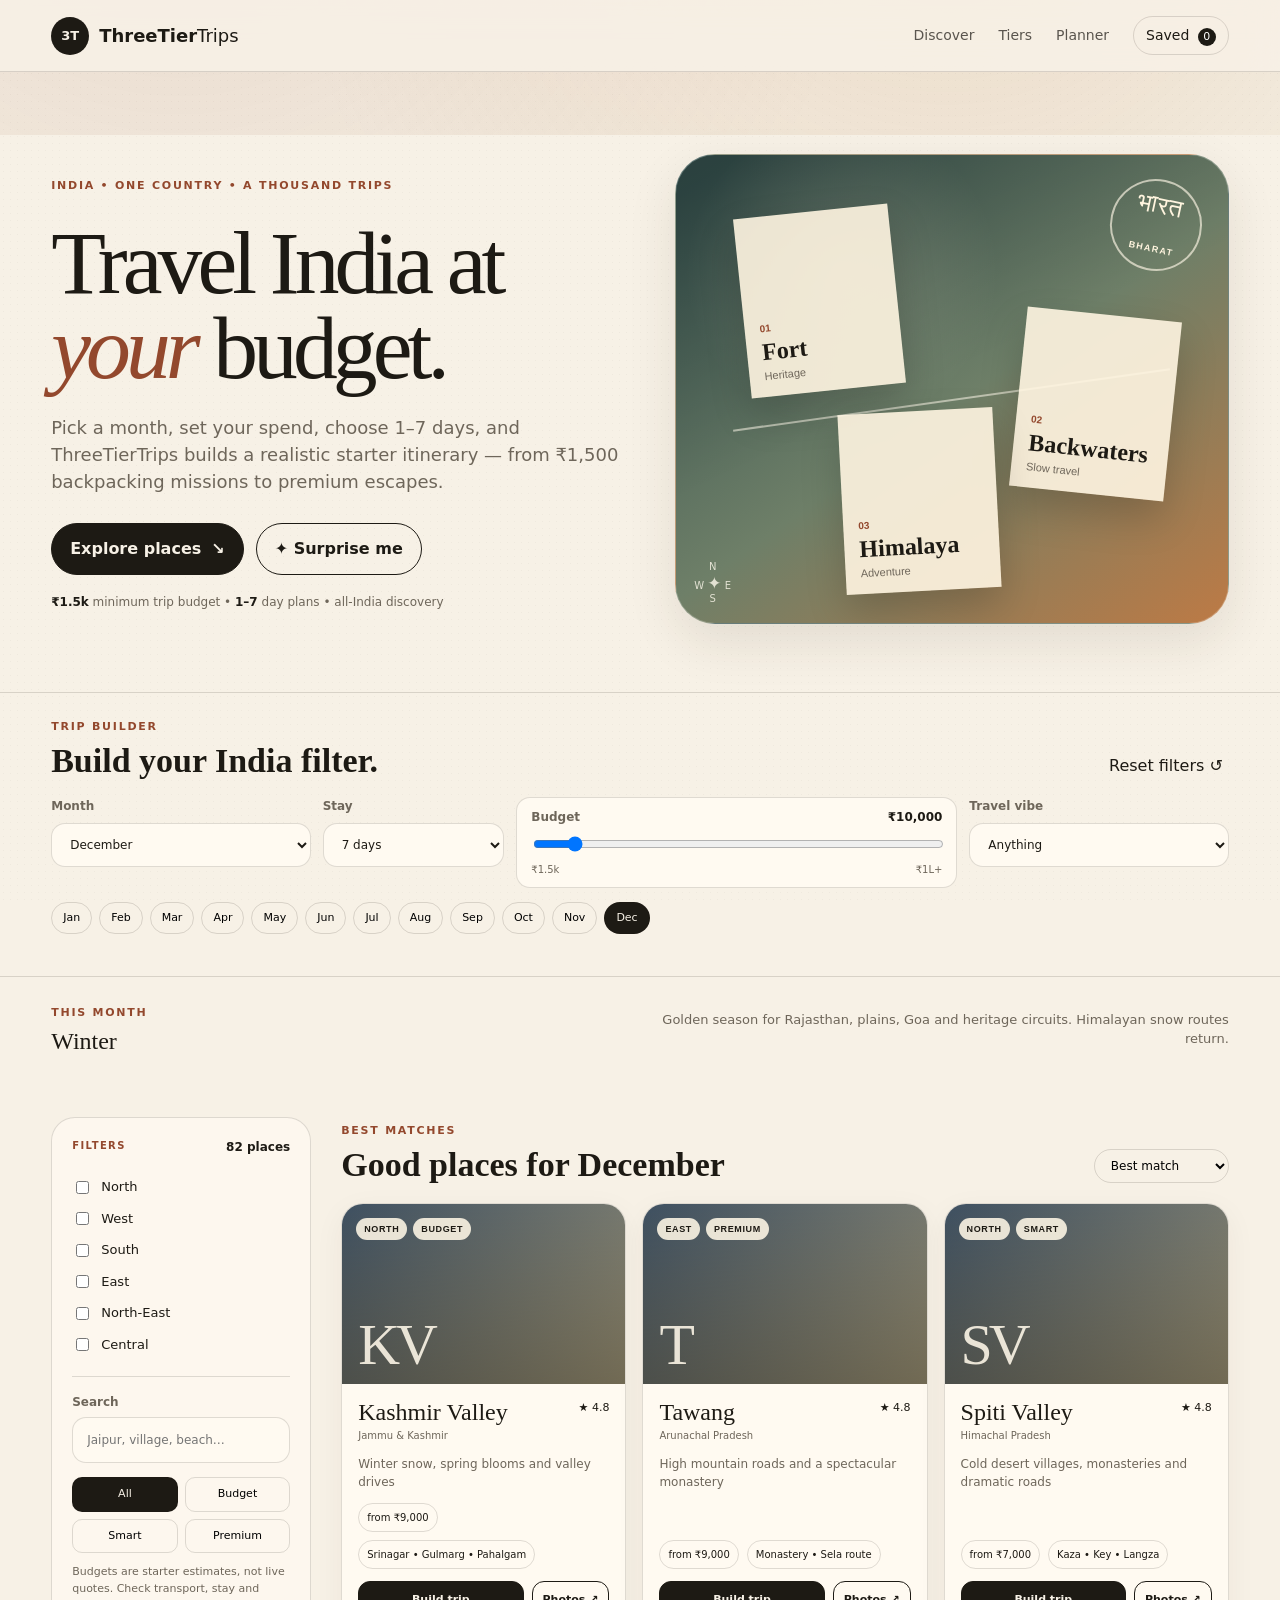
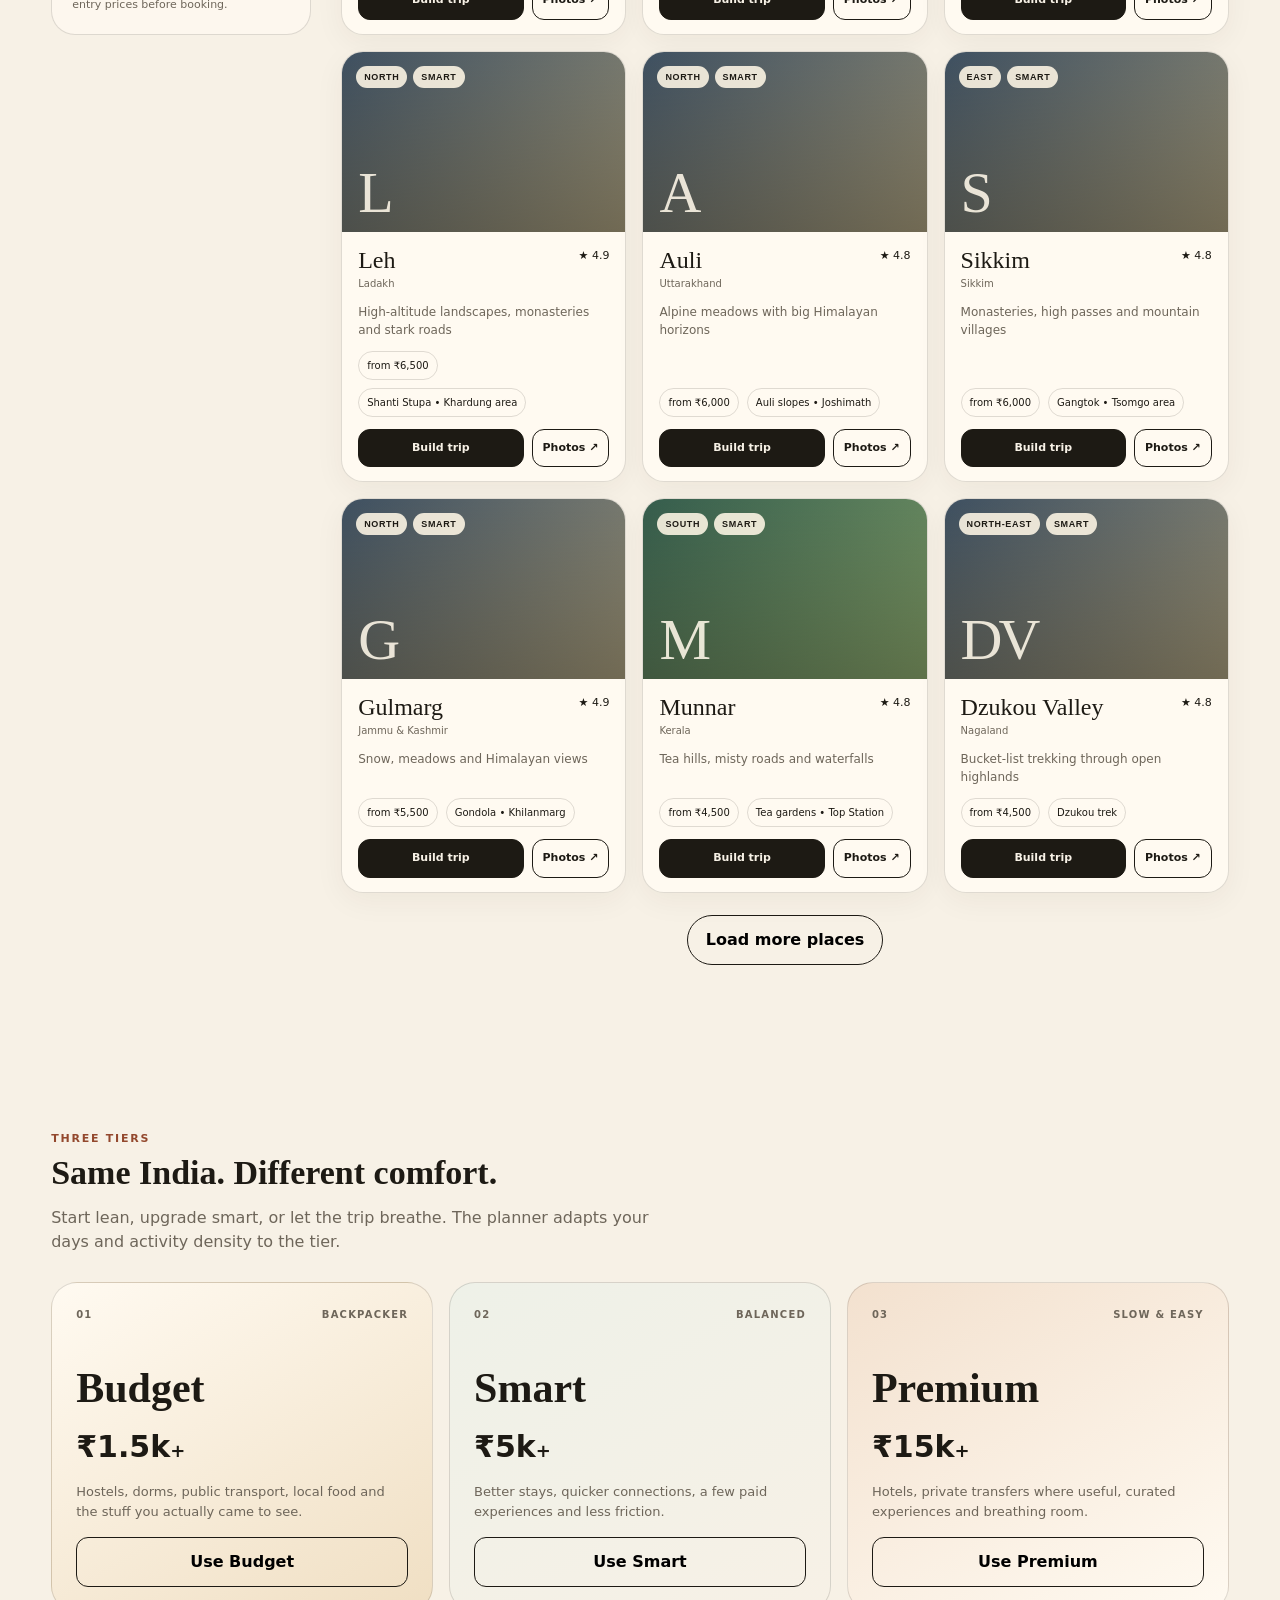
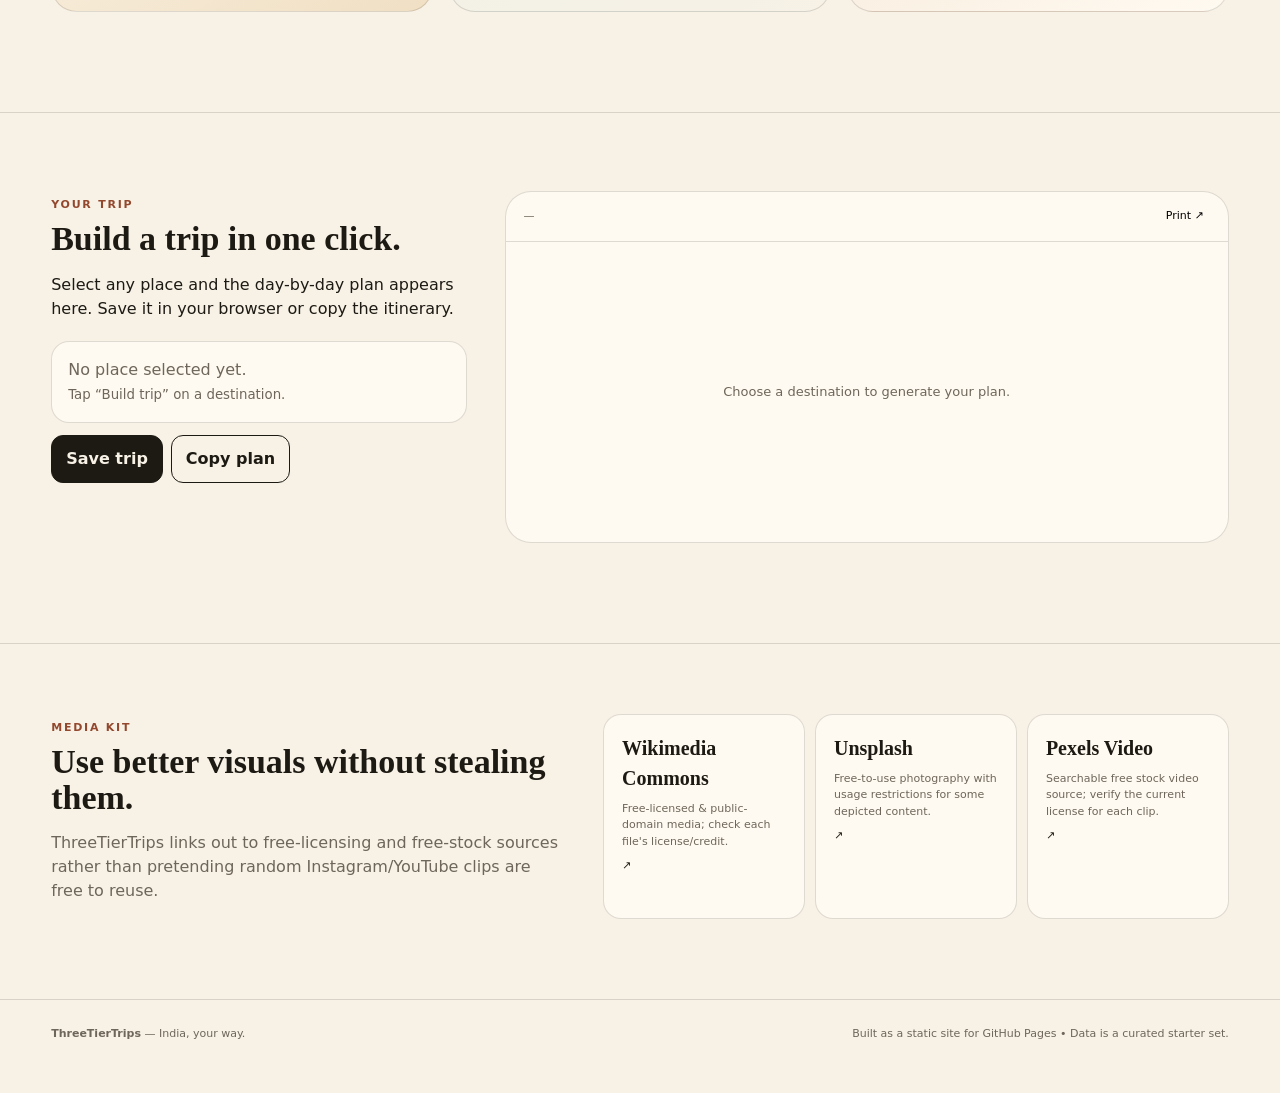
==== index.html @ b6c11d61 "Add files via upload" ====
<!doctype html>
<html lang="en">
<head>
  <meta charset="UTF-8" />
  <meta name="viewport" content="width=device-width, initial-scale=1.0" />
  <meta name="description" content="ThreeTierTrips — plan India trips from ₹1,500 to premium escapes, with 1–7 day itineraries and seasonal recommendations." />
  <title>ThreeTierTrips — India, your way.</title>
  <link rel="stylesheet" href="styles.css" />
</head>
<body>
  <div class="season-glow"></div>
  <header class="topbar">
    <a href="#" class="brand" aria-label="ThreeTierTrips home">
      <span class="brand-mark">3T</span>
      <span><strong>ThreeTier</strong>Trips</span>
    </a>
    <nav class="nav">
      <a href="#discover">Discover</a>
      <a href="#tiers">Tiers</a>
      <a href="#planner">Planner</a>
      <button id="savedBtn" class="ghost-btn">Saved <span id="savedCount">0</span></button>
    </nav>
  </header>

  <main>
    <section class="hero" id="discover">
      <div class="hero-copy">
        <p class="eyebrow">INDIA • ONE COUNTRY • A THOUSAND TRIPS</p>
        <h1>Travel India at <em>your</em> budget.</h1>
        <p class="hero-lede">Pick a month, set your spend, choose 1–7 days, and ThreeTierTrips builds a realistic starter itinerary — from ₹1,500 backpacking missions to premium escapes.</p>
        <div class="hero-actions">
          <a href="#explore" class="primary-btn">Explore places <span>↘</span></a>
          <button id="surpriseBtn" class="secondary-btn">✦ Surprise me</button>
        </div>
        <div class="hero-note"><span>₹1.5k</span> minimum trip budget • <span>1–7</span> day plans • all-India discovery</div>
      </div>
      <div class="hero-art" aria-hidden="true">
        <div class="stamp">भारत<br/><small>BHARAT</small></div>
        <div class="route-line"></div>
        <div class="art-card art-card-one"><span>01</span><b>Fort</b><small>Heritage</small></div>
        <div class="art-card art-card-two"><span>02</span><b>Backwaters</b><small>Slow travel</small></div>
        <div class="art-card art-card-three"><span>03</span><b>Himalaya</b><small>Adventure</small></div>
        <div class="compass">N<br/>W <span>✦</span> E<br/>S</div>
      </div>
    </section>

    <section class="control-panel" id="explore">
      <div class="control-head">
        <div>
          <span class="eyebrow">TRIP BUILDER</span>
          <h2>Build your India filter.</h2>
        </div>
        <button id="resetBtn" class="text-btn">Reset filters ↺</button>
      </div>
      <div class="controls-grid">
        <label class="control">
          <span>Month</span>
          <select id="monthSelect">
            <option value="1">January</option><option value="2">February</option><option value="3">March</option><option value="4">April</option>
            <option value="5">May</option><option value="6">June</option><option value="7">July</option><option value="8">August</option>
            <option value="9">September</option><option value="10">October</option><option value="11">November</option><option value="12">December</option>
          </select>
        </label>
        <label class="control">
          <span>Stay</span>
          <select id="daysSelect"><option value="1">1 day</option><option value="2">2 days</option><option value="3">3 days</option><option value="4">4 days</option><option value="5">5 days</option><option value="6">6 days</option><option value="7" selected>7 days</option></select>
        </label>
        <label class="control range-control">
          <span>Budget <strong id="budgetText">₹10,000</strong></span>
          <input id="budgetRange" type="range" min="1500" max="100000" step="500" value="10000" />
          <div class="range-labels"><span>₹1.5k</span><span>₹1L+</span></div>
        </label>
        <label class="control">
          <span>Travel vibe</span>
          <select id="vibeSelect"><option value="all">Anything</option><option value="heritage">Heritage</option><option value="nature">Nature</option><option value="beach">Beach</option><option value="mountains">Mountains</option><option value="food">Food & culture</option><option value="adventure">Adventure</option><option value="spiritual">Spiritual</option></select>
        </label>
      </div>
      <div class="month-strip" id="monthStrip"></div>
    </section>

    <section class="season-banner" id="seasonBanner"></section>

    <section class="explore-layout">
      <aside class="sidebar">
        <div class="side-card sticky-card">
          <div class="side-title"><span>FILTERS</span><b id="resultCount">0 places</b></div>
          <label class="checkrow"><input type="checkbox" value="North" class="region-check"/> North</label>
          <label class="checkrow"><input type="checkbox" value="West" class="region-check"/> West</label>
          <label class="checkrow"><input type="checkbox" value="South" class="region-check"/> South</label>
          <label class="checkrow"><input type="checkbox" value="East" class="region-check"/> East</label>
          <label class="checkrow"><input type="checkbox" value="North-East" class="region-check"/> North-East</label>
          <label class="checkrow"><input type="checkbox" value="Central" class="region-check"/> Central</label>
          <div class="side-divider"></div>
          <label class="control compact"><span>Search</span><input id="searchInput" type="search" placeholder="Jaipur, village, beach…" /></label>
          <div class="tier-mini">
            <button data-tier="all" class="tier-pill active">All</button>
            <button data-tier="budget" class="tier-pill">Budget</button>
            <button data-tier="smart" class="tier-pill">Smart</button>
            <button data-tier="premium" class="tier-pill">Premium</button>
          </div>
          <p class="side-help">Budgets are starter estimates, not live quotes. Check transport, stay and entry prices before booking.</p>
        </div>
      </aside>

      <div class="results">
        <div class="results-head">
          <div><span class="eyebrow">BEST MATCHES</span><h2 id="resultsTitle">Where should you go?</h2></div>
          <select id="sortSelect" class="sort-select"><option value="match">Best match</option><option value="budget">Lowest budget</option><option value="rating">Top rated</option><option value="name">A–Z</option></select>
        </div>
        <div id="placesGrid" class="places-grid"></div>
        <button id="loadMoreBtn" class="load-more">Load more places</button>
      </div>
    </section>

    <section class="tier-section" id="tiers">
      <div class="section-intro"><span class="eyebrow">THREE TIERS</span><h2>Same India. Different comfort.</h2><p>Start lean, upgrade smart, or let the trip breathe. The planner adapts your days and activity density to the tier.</p></div>
      <div class="tier-grid">
        <article class="tier-card tier-budget"><div class="tier-top"><span>01</span><span>BACKPACKER</span></div><h3>Budget</h3><div class="big-price">₹1.5k<span>+</span></div><p>Hostels, dorms, public transport, local food and the stuff you actually came to see.</p><button class="tier-select" data-set-tier="budget">Use Budget</button></article>
        <article class="tier-card tier-smart"><div class="tier-top"><span>02</span><span>BALANCED</span></div><h3>Smart</h3><div class="big-price">₹5k<span>+</span></div><p>Better stays, quicker connections, a few paid experiences and less friction.</p><button class="tier-select" data-set-tier="smart">Use Smart</button></article>
        <article class="tier-card tier-premium"><div class="tier-top"><span>03</span><span>SLOW & EASY</span></div><h3>Premium</h3><div class="big-price">₹15k<span>+</span></div><p>Hotels, private transfers where useful, curated experiences and breathing room.</p><button class="tier-select" data-set-tier="premium">Use Premium</button></article>
      </div>
    </section>

    <section class="planner" id="planner">
      <div class="planner-side">
        <span class="eyebrow">YOUR TRIP</span>
        <h2 id="plannerTitle">Build a trip in one click.</h2>
        <p>Select any place and the day-by-day plan appears here. Save it in your browser or copy the itinerary.</p>
        <div id="selectedPlace" class="selected-place empty-state">No place selected yet.<br/><small>Tap “Build trip” on a destination.</small></div>
        <div class="planner-actions"><button id="saveTripBtn" class="primary-btn" disabled>Save trip</button><button id="copyTripBtn" class="secondary-btn" disabled>Copy plan</button></div>
      </div>
      <div class="itinerary-wrap">
        <div class="itinerary-head"><span id="planMeta">—</span><button id="printBtn" class="icon-btn">Print ↗</button></div>
        <div id="itinerary" class="itinerary empty-itinerary">Choose a destination to generate your plan.</div>
      </div>
    </section>

    <section class="media-section">
      <div><span class="eyebrow">MEDIA KIT</span><h2>Use better visuals without stealing them.</h2><p>ThreeTierTrips links out to free-licensing and free-stock sources rather than pretending random Instagram/YouTube clips are free to reuse.</p></div>
      <div class="media-grid">
        <a href="https://commons.wikimedia.org/wiki/Category:India" target="_blank" rel="noopener" class="media-card"><b>Wikimedia Commons</b><span>Free-licensed & public-domain media; check each file's license/credit.</span>↗</a>
        <a href="https://unsplash.com/s/photos/india-travel" target="_blank" rel="noopener" class="media-card"><b>Unsplash</b><span>Free-to-use photography with usage restrictions for some depicted content.</span>↗</a>
        <a href="https://www.pexels.com/search/videos/india%20travel/" target="_blank" rel="noopener" class="media-card"><b>Pexels Video</b><span>Searchable free stock video source; verify the current license for each clip.</span>↗</a>
      </div>
    </section>
  </main>

  <footer class="footer"><div><strong>ThreeTierTrips</strong> — India, your way.</div><div>Built as a static site for GitHub Pages • Data is a curated starter set.</div></footer>
  <div id="toast" class="toast" role="status"></div>
  <script src="app.js"></script>
</body>
</html>
---- styles.css ----
:root{
  --ink:#1d1a14;--muted:#6e665a;--paper:#f7f1e6;--paper2:#efe4d1;--card:#fffaf1;--line:rgba(29,26,20,.14);
  --accent:#b24c2d;--accent2:#d08a3b;--sage:#475a4c;--shadow:0 18px 50px rgba(51,37,21,.10);--radius:24px;
}
*{box-sizing:border-box} html{scroll-behavior:smooth} body{margin:0;background:var(--paper);color:var(--ink);font-family:Inter,ui-sans-serif,system-ui,-apple-system,BlinkMacSystemFont,"Segoe UI",sans-serif;line-height:1.5} a{color:inherit;text-decoration:none} button,input,select{font:inherit} button{cursor:pointer}
body:before{content:"";position:fixed;inset:0;pointer-events:none;opacity:.09;background-image:radial-gradient(rgba(30,23,16,.38) .6px,transparent .6px);background-size:7px 7px;z-index:0}.season-glow{position:fixed;inset:-30vh -10vw auto;z-index:0;height:45vh;background:radial-gradient(circle at 70% 30%,rgba(208,138,59,.27),transparent 60%),radial-gradient(circle at 20% 20%,rgba(71,90,76,.16),transparent 55%);pointer-events:none}
.topbar{position:sticky;top:0;z-index:20;display:flex;justify-content:space-between;align-items:center;padding:16px clamp(18px,4vw,60px);background:color-mix(in srgb,var(--paper) 88%,transparent);backdrop-filter:blur(14px);border-bottom:1px solid var(--line)}.brand{display:flex;align-items:center;gap:10px;font-size:18px}.brand-mark{width:38px;height:38px;border-radius:50%;display:grid;place-items:center;background:var(--ink);color:var(--paper);font-weight:900;font-size:13px}.nav{display:flex;align-items:center;gap:24px;font-size:14px}.nav a{opacity:.72}.nav a:hover{opacity:1}.ghost-btn,.text-btn{background:none;border:0;color:var(--ink)}.ghost-btn{padding:8px 12px;border:1px solid var(--line);border-radius:999px}.ghost-btn span{display:inline-grid;place-items:center;margin-left:4px;width:18px;height:18px;border-radius:50%;background:var(--ink);color:#fff;font-size:11px}
main{position:relative;z-index:1}.hero{max-width:1320px;margin:0 auto;padding:74px clamp(18px,4vw,70px) 60px;display:grid;grid-template-columns:1.02fr .98fr;gap:48px;align-items:center;min-height:620px}.eyebrow{letter-spacing:.16em;font-weight:800;font-size:11px;color:var(--accent);display:inline-block}.hero h1{font-family:Georgia,serif;font-size:clamp(54px,7vw,92px);line-height:.95;letter-spacing:-.055em;margin:14px 0 24px;font-weight:500}.hero h1 em{font-style:italic;color:var(--accent)}.hero-lede{max-width:620px;font-size:18px;color:var(--muted)}.hero-actions{display:flex;gap:12px;margin-top:28px}.primary-btn,.secondary-btn{border-radius:999px;padding:13px 18px;border:1px solid var(--ink);display:inline-flex;align-items:center;gap:10px;font-weight:800}.primary-btn{background:var(--ink);color:var(--paper)}.secondary-btn{background:transparent;color:var(--ink)}.primary-btn:hover{transform:translateY(-1px)}.hero-note{margin-top:18px;color:var(--muted);font-size:12px}.hero-note span{color:var(--ink);font-weight:800}.hero-art{min-height:470px;position:relative;border-radius:40px;overflow:hidden;background:linear-gradient(145deg,#36524f 5%,#6e7f68 52%,#bd7a45 100%);box-shadow:var(--shadow);border:1px solid rgba(255,255,255,.24)}.hero-art:before{content:"";position:absolute;inset:0;background:linear-gradient(155deg,rgba(0,0,0,.22),transparent 48%),radial-gradient(circle at 30% 25%,rgba(255,245,211,.18),transparent 30%)}.stamp{position:absolute;right:26px;top:24px;width:92px;height:92px;border:2px solid rgba(255,248,230,.65);color:#fff5df;border-radius:50%;display:grid;place-items:center;text-align:center;font-family:Georgia,serif;font-size:25px;line-height:.75;transform:rotate(12deg)}.stamp small{font:800 9px Inter,sans-serif;letter-spacing:.15em}.route-line{position:absolute;left:10%;right:10%;top:52%;height:2px;background:rgba(255,249,236,.55);transform:rotate(-8deg)}.art-card{position:absolute;width:155px;height:180px;background:rgba(255,246,226,.9);padding:15px;display:flex;flex-direction:column;justify-content:flex-end;box-shadow:0 18px 40px rgba(0,0,0,.18);font-family:Georgia,serif}.art-card span{font:700 10px Inter,sans-serif;color:var(--accent)}.art-card b{font-size:24px}.art-card small{font:500 11px Inter,sans-serif;color:var(--muted)}.art-card-one{left:12%;top:12%;transform:rotate(-6deg)}.art-card-two{right:10%;top:34%;transform:rotate(6deg)}.art-card-three{left:30%;bottom:7%;transform:rotate(-3deg)}.compass{position:absolute;left:18px;bottom:18px;color:rgba(255,250,238,.8);font-size:10px;text-align:center;line-height:1.2}.compass span{font-size:17px}
.control-panel{max-width:1320px;margin:0 auto;padding:20px clamp(18px,4vw,70px) 40px}.control-panel,.side-card,.season-banner,.planner,.media-section,.tier-card{border-top:1px solid var(--line)}.control-head{display:flex;justify-content:space-between;align-items:end;margin-bottom:18px}.control-head h2,.results-head h2,.section-intro h2,.planner h2,.media-section h2{font-family:Georgia,serif;font-size:34px;line-height:1.05;margin:6px 0 0}.controls-grid{display:grid;grid-template-columns:1fr .7fr 1.7fr 1fr;gap:12px}.control{display:flex;flex-direction:column;gap:8px;font-size:12px;color:var(--muted)}.control>span{font-weight:700}.control select,.control input[type=search]{width:100%;background:var(--card);border:1px solid var(--line);border-radius:14px;padding:13px 14px;outline:none;color:var(--ink)}.range-control{background:var(--card);border:1px solid var(--line);border-radius:14px;padding:10px 14px}.range-control>span{display:flex;justify-content:space-between}.range-control strong{color:var(--ink)}.range-control input[type=range]{width:100%}.range-labels{display:flex;justify-content:space-between;font-size:10px}.month-strip{display:flex;gap:7px;overflow:auto;padding:14px 0 2px}.month-chip{white-space:nowrap;border:1px solid var(--line);border-radius:999px;background:transparent;padding:7px 11px;font-size:11px}.month-chip.active{background:var(--ink);color:var(--paper)}.season-banner{max-width:1320px;margin:0 auto;padding:0 clamp(18px,4vw,70px)}.season-inner{display:flex;justify-content:space-between;align-items:center;padding:22px 0}.season-title{font-family:Georgia,serif;font-size:24px}.season-copy{color:var(--muted);font-size:13px;max-width:600px;text-align:right}
.explore-layout{max-width:1320px;margin:0 auto;padding:36px clamp(18px,4vw,70px) 90px;display:grid;grid-template-columns:260px 1fr;gap:30px}.side-card{padding:20px;border:1px solid var(--line);border-radius:var(--radius);background:rgba(255,250,241,.72)}.sticky-card{position:sticky;top:86px}.side-title{display:flex;justify-content:space-between;margin-bottom:15px}.side-title span{font-size:10px;letter-spacing:.14em;font-weight:900;color:var(--accent)}.side-title b{font-size:12px}.checkrow{display:flex;gap:9px;align-items:center;padding:6px 0;font-size:13px}.checkrow input{accent-color:var(--ink)}.side-divider{height:1px;background:var(--line);margin:16px 0}.compact{gap:6px}.tier-mini{display:grid;grid-template-columns:repeat(2,1fr);gap:7px;margin-top:14px}.tier-pill{border:1px solid var(--line);background:none;border-radius:10px;padding:8px;font-size:11px}.tier-pill.active{background:var(--ink);color:var(--paper)}.side-help{font-size:11px;color:var(--muted);margin-bottom:0}.results-head{display:flex;justify-content:space-between;align-items:end;margin-bottom:20px}.sort-select{background:transparent;border:1px solid var(--line);padding:8px 12px;border-radius:999px;font-size:12px}.places-grid{display:grid;grid-template-columns:repeat(3,1fr);gap:16px}.place-card{background:var(--card);border:1px solid var(--line);border-radius:22px;overflow:hidden;display:flex;flex-direction:column;min-height:380px;box-shadow:0 8px 30px rgba(54,39,21,.05);transition:.18s}.place-card:hover{transform:translateY(-3px);box-shadow:var(--shadow)}.place-visual{height:180px;position:relative;overflow:hidden;background:linear-gradient(145deg,#839b7e,#bd7a45)}.place-visual:before{content:"";position:absolute;inset:0;background:linear-gradient(180deg,transparent,rgba(0,0,0,.32))}.place-initial{position:absolute;left:16px;bottom:10px;font:500 58px/1 Georgia,serif;color:rgba(255,248,233,.88);letter-spacing:-.07em}.tag-row{position:absolute;left:14px;top:14px;display:flex;gap:6px}.tag{padding:6px 8px;background:rgba(255,247,230,.88);border-radius:999px;font:800 9px Inter,sans-serif;letter-spacing:.07em}.place-body{padding:16px 16px 14px;display:flex;flex-direction:column;flex:1}.place-top{display:flex;justify-content:space-between;gap:10px}.place-title{font-family:Georgia,serif;font-size:24px;line-height:1.0}.place-state{font-size:10px;color:var(--muted);margin-top:4px}.rating{font-size:11px;white-space:nowrap}.place-desc{font-size:12px;color:var(--muted);margin:12px 0}.place-meta{display:flex;gap:8px;flex-wrap:wrap;margin-top:auto}.meta-pill{font-size:10px;border:1px solid var(--line);border-radius:999px;padding:6px 8px}.place-actions{display:grid;grid-template-columns:1fr auto;gap:8px;margin-top:12px}.build-btn,.media-btn{border:1px solid var(--ink);border-radius:12px;padding:10px;font-size:11px;font-weight:800}.build-btn{background:var(--ink);color:var(--paper)}.media-btn{background:none}.load-more{margin:22px auto 0;display:block;border:1px solid var(--ink);background:none;border-radius:999px;padding:12px 18px;font-weight:800}.no-results{padding:50px 20px;border:1px dashed var(--line);border-radius:20px;text-align:center;color:var(--muted);grid-column:1/-1}
.tier-section{max-width:1320px;margin:0 auto;padding:70px clamp(18px,4vw,70px) 100px}.section-intro{max-width:740px}.section-intro p,.media-section p{color:var(--muted);max-width:600px}.tier-grid{display:grid;grid-template-columns:repeat(3,1fr);gap:16px;margin-top:28px}.tier-card{border:1px solid var(--line);border-radius:26px;padding:24px;background:var(--card);min-height:330px;display:flex;flex-direction:column}.tier-top{display:flex;justify-content:space-between;font-size:10px;font-weight:900;letter-spacing:.12em;color:var(--muted)}.tier-card h3{font-family:Georgia,serif;font-size:42px;margin:35px 0 4px}.big-price{font-size:30px;font-weight:900}.big-price span{font-size:18px}.tier-card p{color:var(--muted);font-size:13px}.tier-select{margin-top:auto;border:1px solid var(--ink);background:none;border-radius:12px;padding:12px;font-weight:900}.tier-budget{background:linear-gradient(150deg,#fffaf1,#f0dfc3)}.tier-smart{background:linear-gradient(150deg,#eef1e8,#f7f1e6)}.tier-premium{background:linear-gradient(150deg,#f3e1cf,#fffaf1)}
.planner{max-width:1320px;margin:0 auto;padding:78px clamp(18px,4vw,70px) 100px;display:grid;grid-template-columns:.74fr 1.26fr;gap:28px}.planner-side{padding-right:10px}.selected-place{margin-top:20px;padding:16px;border:1px solid var(--line);border-radius:18px;background:var(--card)}.empty-state{color:var(--muted)}.selected-place h3{font-family:Georgia,serif;font-size:27px;margin:0}.selected-place p{font-size:12px;color:var(--muted);margin:8px 0}.planner-actions{display:flex;gap:8px;margin-top:12px}.planner-actions button{border-radius:12px;padding:11px 14px}.itinerary-wrap{background:var(--card);border:1px solid var(--line);border-radius:26px;overflow:hidden}.itinerary-head{display:flex;justify-content:space-between;align-items:center;padding:15px 18px;border-bottom:1px solid var(--line);font-size:11px;color:var(--muted)}.icon-btn{border:0;background:none;font-size:11px}.itinerary{padding:8px 18px}.empty-itinerary{min-height:300px;display:grid;place-items:center;color:var(--muted);font-size:13px;text-align:center}.day-row{display:grid;grid-template-columns:78px 1fr auto;gap:15px;padding:17px 0;border-bottom:1px solid var(--line);align-items:center}.day-num{font:800 11px Inter,sans-serif;color:var(--accent);letter-spacing:.1em}.day-title{font-family:Georgia,serif;font-size:22px}.day-desc{font-size:12px;color:var(--muted)}.day-cost{font-size:11px;font-weight:800;white-space:nowrap}.day-tags{display:flex;flex-wrap:wrap;gap:6px;margin-top:7px}.day-tag{font-size:9px;border:1px solid var(--line);padding:4px 6px;border-radius:999px;color:var(--muted)}
.media-section{max-width:1320px;margin:0 auto;padding:70px clamp(18px,4vw,70px) 80px;display:grid;grid-template-columns:.9fr 1.1fr;gap:40px}.media-grid{display:grid;grid-template-columns:repeat(3,1fr);gap:10px}.media-card{border:1px solid var(--line);border-radius:18px;padding:18px;background:var(--card);display:flex;flex-direction:column;gap:8px;font-size:11px}.media-card b{font-family:Georgia,serif;font-size:20px}.media-card span{color:var(--muted)}.footer{display:flex;justify-content:space-between;gap:20px;max-width:1320px;margin:0 auto;padding:26px clamp(18px,4vw,70px) 50px;color:var(--muted);font-size:11px;border-top:1px solid var(--line)}.toast{position:fixed;right:18px;bottom:18px;background:var(--ink);color:var(--paper);padding:11px 14px;border-radius:999px;font-size:12px;opacity:0;transform:translateY(12px);transition:.25s;z-index:50}.toast.show{opacity:1;transform:none}
@media(max-width:1000px){.hero{grid-template-columns:1fr}.hero-art{min-height:380px}.controls-grid{grid-template-columns:1fr 1fr}.range-control{grid-column:1/-1}.explore-layout{grid-template-columns:1fr}.sticky-card{position:static}.places-grid{grid-template-columns:repeat(2,1fr)}.planner,.media-section{grid-template-columns:1fr}.tier-grid{grid-template-columns:1fr 1fr}.media-grid{grid-template-columns:1fr 1fr}}
@media(max-width:680px){.nav a{display:none}.hero{padding-top:44px;min-height:auto}.hero h1{font-size:54px}.hero-art{min-height:330px}.controls-grid{grid-template-columns:1fr}.range-control{grid-column:auto}.places-grid,.tier-grid,.media-grid{grid-template-columns:1fr}.results-head{align-items:start;gap:12px}.day-row{grid-template-columns:50px 1fr}.day-cost{grid-column:2}.footer{flex-direction:column}.season-inner{display:block}.season-copy{text-align:left;margin-top:6px}}
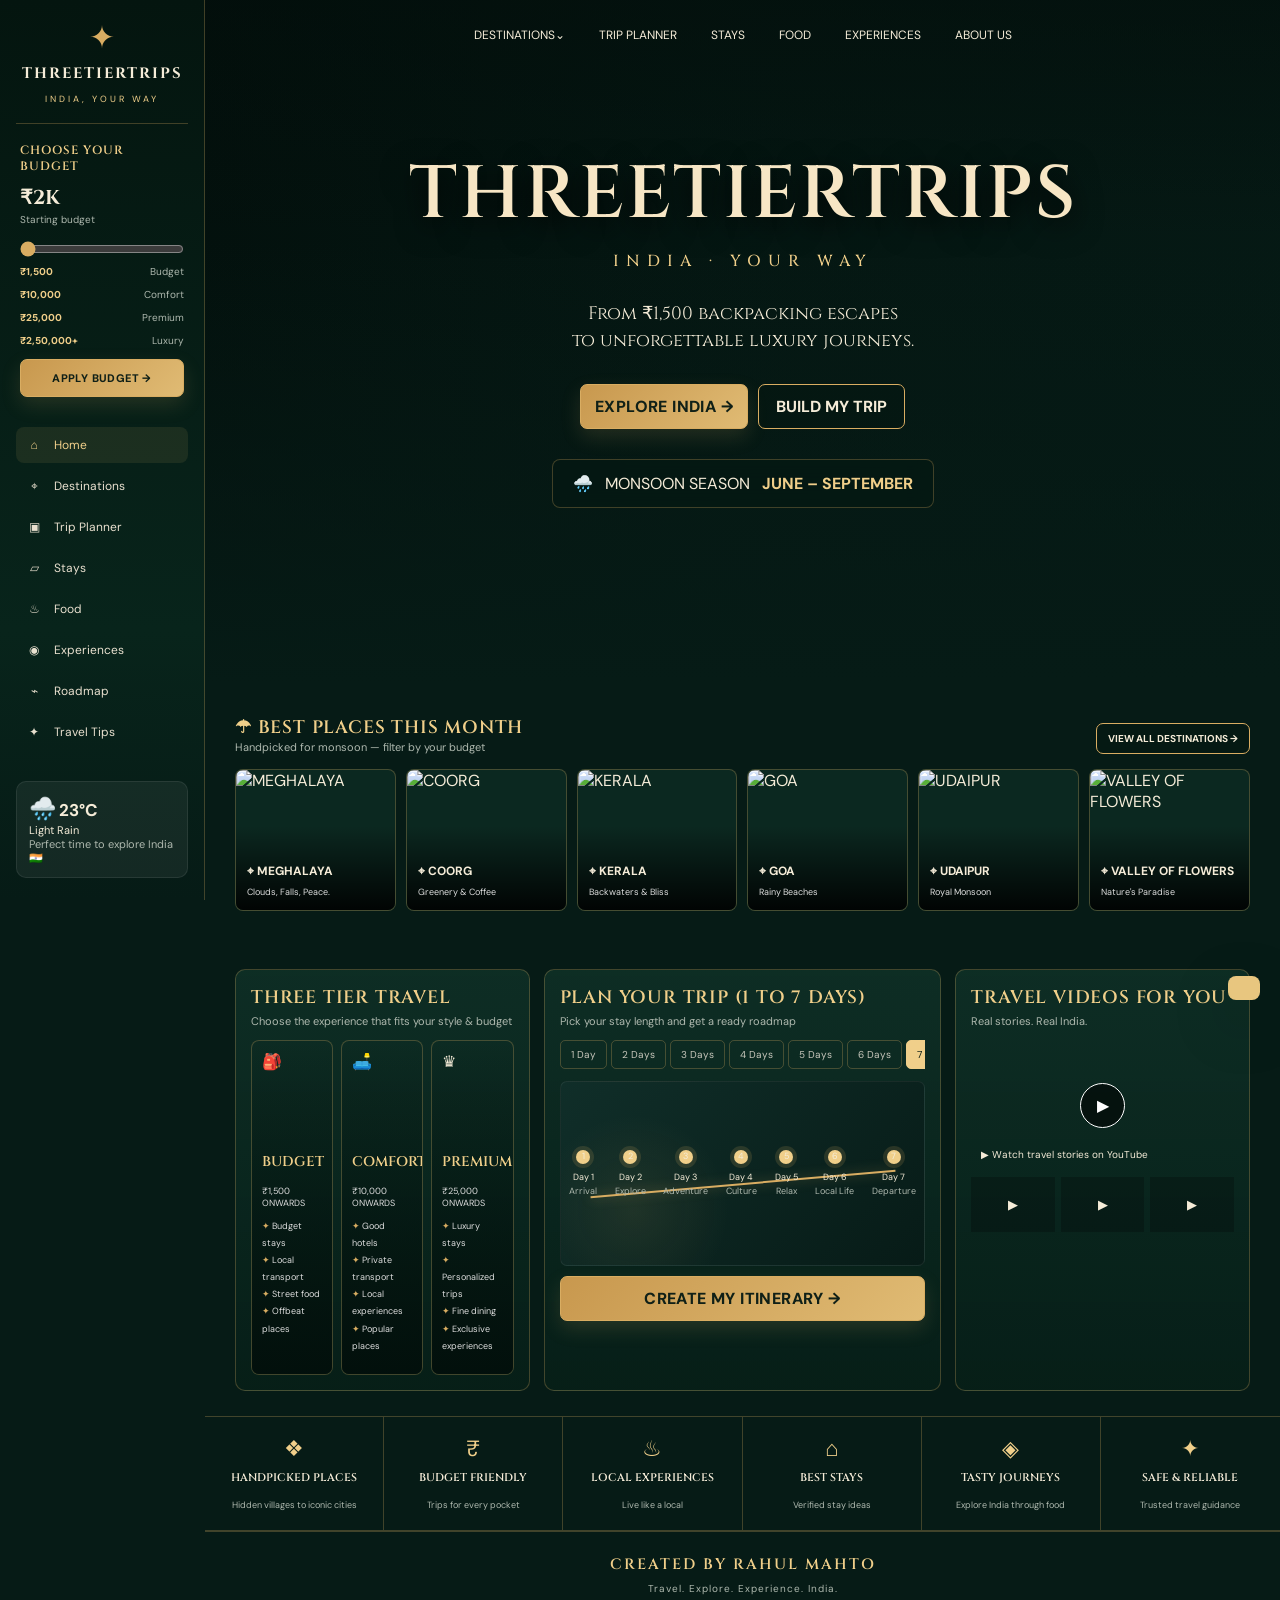
==== commit 322d66c9: "Add files via upload" ====
--- a/index.html
+++ b/index.html
@@ -1,152 +1,88 @@
-<!doctype html>
+<!DOCTYPE html>
 <html lang="en">
 <head>
-  <meta charset="UTF-8" />
-  <meta name="viewport" content="width=device-width, initial-scale=1.0" />
-  <meta name="description" content="ThreeTierTrips — plan India trips from ₹1,500 to premium escapes, with 1–7 day itineraries and seasonal recommendations." />
-  <title>ThreeTierTrips — India, your way.</title>
-  <link rel="stylesheet" href="styles.css" />
+  <meta charset="UTF-8">
+  <meta name="viewport" content="width=device-width, initial-scale=1.0">
+  <meta name="description" content="ThreeTierTrips — discover India by budget, season and trip length.">
+  <title>ThreeTierTrips — India, Your Way</title>
+  <link rel="preconnect" href="https://fonts.googleapis.com">
+  <link rel="preconnect" href="https://fonts.gstatic.com" crossorigin>
+  <link href="https://fonts.googleapis.com/css2?family=Cinzel:wght@500;600;700&family=DM+Sans:wght@400;500;600;700&display=swap" rel="stylesheet">
+  <link rel="stylesheet" href="style.css">
 </head>
 <body>
-  <div class="season-glow"></div>
-  <header class="topbar">
-    <a href="#" class="brand" aria-label="ThreeTierTrips home">
-      <span class="brand-mark">3T</span>
-      <span><strong>ThreeTier</strong>Trips</span>
-    </a>
+<div class="app">
+  <aside class="sidebar" id="sidebar">
+    <div class="brand"><div class="brand-mark">✦</div><h1>THREETIERTRIPS</h1><small>INDIA, YOUR WAY</small></div>
+    <div class="budget-box">
+      <div class="eyebrow">Choose your budget</div>
+      <div class="budget-value" id="budgetValue">₹1,500</div><div class="budget-sub">Starting budget</div>
+      <input id="budget" type="range" min="1500" max="250000" step="500" value="1500">
+      <div class="ticks"><div class="tick"><b>₹1,500</b><span>Budget</span></div><div class="tick"><b>₹10,000</b><span>Comfort</span></div><div class="tick"><b>₹25,000</b><span>Premium</span></div><div class="tick"><b>₹2,50,000+</b><span>Luxury</span></div></div>
+      <button class="btn budget-btn" id="applyBudget">APPLY BUDGET →</button>
+    </div>
     <nav class="nav">
-      <a href="#discover">Discover</a>
-      <a href="#tiers">Tiers</a>
-      <a href="#planner">Planner</a>
-      <button id="savedBtn" class="ghost-btn">Saved <span id="savedCount">0</span></button>
+      <button class="active" data-scroll="home"><span class="ico">⌂</span>Home</button>
+      <button data-scroll="destinations"><span class="ico">⌖</span>Destinations</button>
+      <button data-scroll="planner"><span class="ico">▣</span>Trip Planner</button>
+      <button data-scroll="tiers"><span class="ico">▱</span>Stays</button>
+      <button data-scroll="tiers"><span class="ico">♨</span>Food</button>
+      <button data-scroll="videos"><span class="ico">◉</span>Experiences</button>
+      <button data-scroll="planner"><span class="ico">⌁</span>Roadmap</button>
+      <button data-scroll="footer"><span class="ico">✦</span>Travel Tips</button>
     </nav>
-  </header>
+    <div class="weather"><span class="rain">🌧️</span> <strong>23°C</strong><br>Light Rain<br><span style="color:#aeb8ae">Perfect time to explore India</span> 🇮🇳</div>
+  </aside>
 
   <main>
-    <section class="hero" id="discover">
-      <div class="hero-copy">
-        <p class="eyebrow">INDIA • ONE COUNTRY • A THOUSAND TRIPS</p>
-        <h1>Travel India at <em>your</em> budget.</h1>
-        <p class="hero-lede">Pick a month, set your spend, choose 1–7 days, and ThreeTierTrips builds a realistic starter itinerary — from ₹1,500 backpacking missions to premium escapes.</p>
-        <div class="hero-actions">
-          <a href="#explore" class="primary-btn">Explore places <span>↘</span></a>
-          <button id="surpriseBtn" class="secondary-btn">✦ Surprise me</button>
-        </div>
-        <div class="hero-note"><span>₹1.5k</span> minimum trip budget • <span>1–7</span> day plans • all-India discovery</div>
-      </div>
-      <div class="hero-art" aria-hidden="true">
-        <div class="stamp">भारत<br/><small>BHARAT</small></div>
-        <div class="route-line"></div>
-        <div class="art-card art-card-one"><span>01</span><b>Fort</b><small>Heritage</small></div>
-        <div class="art-card art-card-two"><span>02</span><b>Backwaters</b><small>Slow travel</small></div>
-        <div class="art-card art-card-three"><span>03</span><b>Himalaya</b><small>Adventure</small></div>
-        <div class="compass">N<br/>W <span>✦</span> E<br/>S</div>
+    <button class="mobile-menu" id="menu">☰</button>
+    <section class="hero" id="home">
+      <div class="topbar"><a href="#destinations">DESTINATIONS⌄</a><a href="#planner">TRIP PLANNER</a><a href="#tiers">STAYS</a><a href="#tiers">FOOD</a><a href="#videos">EXPERIENCES</a><a href="#footer">ABOUT US</a></div>
+      <div class="hero-content">
+        <h2>THREETIERTRIPS</h2><div class="tag">INDIA · YOUR WAY</div>
+        <p class="hero-copy">From ₹1,500 backpacking escapes<br>to unforgettable luxury journeys.</p>
+        <div class="hero-actions"><button class="btn" onclick="scrollToId('destinations')">EXPLORE INDIA →</button><button class="outline" onclick="scrollToId('planner')">BUILD MY TRIP</button></div>
+        <div class="season-pill">🌧️ <span>MONSOON SEASON</span><b>JUNE – SEPTEMBER</b></div>
       </div>
     </section>
 
-    <section class="control-panel" id="explore">
-      <div class="control-head">
-        <div>
-          <span class="eyebrow">TRIP BUILDER</span>
-          <h2>Build your India filter.</h2>
-        </div>
-        <button id="resetBtn" class="text-btn">Reset filters ↺</button>
-      </div>
-      <div class="controls-grid">
-        <label class="control">
-          <span>Month</span>
-          <select id="monthSelect">
-            <option value="1">January</option><option value="2">February</option><option value="3">March</option><option value="4">April</option>
-            <option value="5">May</option><option value="6">June</option><option value="7">July</option><option value="8">August</option>
-            <option value="9">September</option><option value="10">October</option><option value="11">November</option><option value="12">December</option>
-          </select>
-        </label>
-        <label class="control">
-          <span>Stay</span>
-          <select id="daysSelect"><option value="1">1 day</option><option value="2">2 days</option><option value="3">3 days</option><option value="4">4 days</option><option value="5">5 days</option><option value="6">6 days</option><option value="7" selected>7 days</option></select>
-        </label>
-        <label class="control range-control">
-          <span>Budget <strong id="budgetText">₹10,000</strong></span>
-          <input id="budgetRange" type="range" min="1500" max="100000" step="500" value="10000" />
-          <div class="range-labels"><span>₹1.5k</span><span>₹1L+</span></div>
-        </label>
-        <label class="control">
-          <span>Travel vibe</span>
-          <select id="vibeSelect"><option value="all">Anything</option><option value="heritage">Heritage</option><option value="nature">Nature</option><option value="beach">Beach</option><option value="mountains">Mountains</option><option value="food">Food & culture</option><option value="adventure">Adventure</option><option value="spiritual">Spiritual</option></select>
-        </label>
-      </div>
-      <div class="month-strip" id="monthStrip"></div>
+    <section class="section" id="destinations">
+      <div class="section-head"><div><div class="section-title">☂ BEST PLACES THIS MONTH</div><div class="section-note">Handpicked for monsoon — filter by your budget</div></div><button class="outline" style="padding:8px 11px;font-size:10px" id="viewAll">VIEW ALL DESTINATIONS →</button></div>
+      <div class="destinations" id="destinationGrid"></div>
     </section>
 
-    <section class="season-banner" id="seasonBanner"></section>
+    <section class="section" id="tiers">
+      <div class="grid3">
+        <div class="panel"><div class="section-title">THREE TIER TRAVEL</div><div class="section-note" style="margin:4px 0 12px">Choose the experience that fits your style & budget</div><div class="tier-grid">
+          <article class="tier" style="background-image:url('https://images.unsplash.com/photo-1527631746610-bca00a040d60?auto=format&fit=crop&w=700&q=80')"><span>🎒</span><h3>BUDGET</h3><p>₹1,500 ONWARDS</p><ul><li>Budget stays</li><li>Local transport</li><li>Street food</li><li>Offbeat places</li></ul></article>
+          <article class="tier" style="background-image:url('https://images.unsplash.com/photo-1566073771259-6a8506099945?auto=format&fit=crop&w=700&q=80')"><span>🛋️</span><h3>COMFORT</h3><p>₹10,000 ONWARDS</p><ul><li>Good hotels</li><li>Private transport</li><li>Local experiences</li><li>Popular places</li></ul></article>
+          <article class="tier" style="background-image:url('https://images.unsplash.com/photo-1601918774946-25832a4be0d6?auto=format&fit=crop&w=700&q=80')"><span>♛</span><h3>PREMIUM</h3><p>₹25,000 ONWARDS</p><ul><li>Luxury stays</li><li>Personalized trips</li><li>Fine dining</li><li>Exclusive experiences</li></ul></article>
+        </div></div>
 
-    <section class="explore-layout">
-      <aside class="sidebar">
-        <div class="side-card sticky-card">
-          <div class="side-title"><span>FILTERS</span><b id="resultCount">0 places</b></div>
-          <label class="checkrow"><input type="checkbox" value="North" class="region-check"/> North</label>
-          <label class="checkrow"><input type="checkbox" value="West" class="region-check"/> West</label>
-          <label class="checkrow"><input type="checkbox" value="South" class="region-check"/> South</label>
-          <label class="checkrow"><input type="checkbox" value="East" class="region-check"/> East</label>
-          <label class="checkrow"><input type="checkbox" value="North-East" class="region-check"/> North-East</label>
-          <label class="checkrow"><input type="checkbox" value="Central" class="region-check"/> Central</label>
-          <div class="side-divider"></div>
-          <label class="control compact"><span>Search</span><input id="searchInput" type="search" placeholder="Jaipur, village, beach…" /></label>
-          <div class="tier-mini">
-            <button data-tier="all" class="tier-pill active">All</button>
-            <button data-tier="budget" class="tier-pill">Budget</button>
-            <button data-tier="smart" class="tier-pill">Smart</button>
-            <button data-tier="premium" class="tier-pill">Premium</button>
-          </div>
-          <p class="side-help">Budgets are starter estimates, not live quotes. Check transport, stay and entry prices before booking.</p>
+        <div class="panel" id="planner"><div class="section-title">PLAN YOUR TRIP (1 TO 7 DAYS)</div><div class="section-note" style="margin:4px 0 12px">Pick your stay length and get a ready roadmap</div>
+          <div class="planner-tabs" id="dayTabs"></div><div class="roadmap"><div class="route"></div><div class="stops" id="stops"></div></div>
+          <button class="btn" style="width:100%;margin-top:10px" id="createTrip">CREATE MY ITINERARY →</button>
         </div>
-      </aside>
 
-      <div class="results">
-        <div class="results-head">
-          <div><span class="eyebrow">BEST MATCHES</span><h2 id="resultsTitle">Where should you go?</h2></div>
-          <select id="sortSelect" class="sort-select"><option value="match">Best match</option><option value="budget">Lowest budget</option><option value="rating">Top rated</option><option value="name">A–Z</option></select>
+        <div class="panel" id="videos"><div class="section-title">TRAVEL VIDEOS FOR YOU</div><div class="section-note" style="margin:4px 0 12px">Real stories. Real India.</div>
+          <div class="video-main"><button class="play" id="watch">▶</button><label>▶ Watch travel stories on YouTube</label></div>
+          <div class="mini-videos"><div class="mini" style="background-image:url('https://images.unsplash.com/photo-1528127269322-539801943592?auto=format&fit=crop&w=500&q=80')"></div><div class="mini" style="background-image:url('https://images.unsplash.com/photo-1477587458883-47145ed94245?auto=format&fit=crop&w=500&q=80')"></div><div class="mini" style="background-image:url('https://images.unsplash.com/photo-1524492412937-b28074a5d7da?auto=format&fit=crop&w=500&q=80')"></div></div>
         </div>
-        <div id="placesGrid" class="places-grid"></div>
-        <button id="loadMoreBtn" class="load-more">Load more places</button>
       </div>
     </section>
 
-    <section class="tier-section" id="tiers">
-      <div class="section-intro"><span class="eyebrow">THREE TIERS</span><h2>Same India. Different comfort.</h2><p>Start lean, upgrade smart, or let the trip breathe. The planner adapts your days and activity density to the tier.</p></div>
-      <div class="tier-grid">
-        <article class="tier-card tier-budget"><div class="tier-top"><span>01</span><span>BACKPACKER</span></div><h3>Budget</h3><div class="big-price">₹1.5k<span>+</span></div><p>Hostels, dorms, public transport, local food and the stuff you actually came to see.</p><button class="tier-select" data-set-tier="budget">Use Budget</button></article>
-        <article class="tier-card tier-smart"><div class="tier-top"><span>02</span><span>BALANCED</span></div><h3>Smart</h3><div class="big-price">₹5k<span>+</span></div><p>Better stays, quicker connections, a few paid experiences and less friction.</p><button class="tier-select" data-set-tier="smart">Use Smart</button></article>
-        <article class="tier-card tier-premium"><div class="tier-top"><span>03</span><span>SLOW & EASY</span></div><h3>Premium</h3><div class="big-price">₹15k<span>+</span></div><p>Hotels, private transfers where useful, curated experiences and breathing room.</p><button class="tier-select" data-set-tier="premium">Use Premium</button></article>
-      </div>
+    <section class="benefits">
+      <div class="benefit"><i>❖</i><b>HANDPICKED PLACES</b><small>Hidden villages to iconic cities</small></div>
+      <div class="benefit"><i>₹</i><b>BUDGET FRIENDLY</b><small>Trips for every pocket</small></div>
+      <div class="benefit"><i>♨</i><b>LOCAL EXPERIENCES</b><small>Live like a local</small></div>
+      <div class="benefit"><i>⌂</i><b>BEST STAYS</b><small>Verified stay ideas</small></div>
+      <div class="benefit"><i>◈</i><b>TASTY JOURNEYS</b><small>Explore India through food</small></div>
+      <div class="benefit"><i>✦</i><b>SAFE & RELIABLE</b><small>Trusted travel guidance</small></div>
     </section>
-
-    <section class="planner" id="planner">
-      <div class="planner-side">
-        <span class="eyebrow">YOUR TRIP</span>
-        <h2 id="plannerTitle">Build a trip in one click.</h2>
-        <p>Select any place and the day-by-day plan appears here. Save it in your browser or copy the itinerary.</p>
-        <div id="selectedPlace" class="selected-place empty-state">No place selected yet.<br/><small>Tap “Build trip” on a destination.</small></div>
-        <div class="planner-actions"><button id="saveTripBtn" class="primary-btn" disabled>Save trip</button><button id="copyTripBtn" class="secondary-btn" disabled>Copy plan</button></div>
-      </div>
-      <div class="itinerary-wrap">
-        <div class="itinerary-head"><span id="planMeta">—</span><button id="printBtn" class="icon-btn">Print ↗</button></div>
-        <div id="itinerary" class="itinerary empty-itinerary">Choose a destination to generate your plan.</div>
-      </div>
-    </section>
-
-    <section class="media-section">
-      <div><span class="eyebrow">MEDIA KIT</span><h2>Use better visuals without stealing them.</h2><p>ThreeTierTrips links out to free-licensing and free-stock sources rather than pretending random Instagram/YouTube clips are free to reuse.</p></div>
-      <div class="media-grid">
-        <a href="https://commons.wikimedia.org/wiki/Category:India" target="_blank" rel="noopener" class="media-card"><b>Wikimedia Commons</b><span>Free-licensed & public-domain media; check each file's license/credit.</span>↗</a>
-        <a href="https://unsplash.com/s/photos/india-travel" target="_blank" rel="noopener" class="media-card"><b>Unsplash</b><span>Free-to-use photography with usage restrictions for some depicted content.</span>↗</a>
-        <a href="https://www.pexels.com/search/videos/india%20travel/" target="_blank" rel="noopener" class="media-card"><b>Pexels Video</b><span>Searchable free stock video source; verify the current license for each clip.</span>↗</a>
-      </div>
-    </section>
+    <footer id="footer">CREATED BY RAHUL MAHTO<small>Travel. Explore. Experience. India.</small></footer>
   </main>
-
-  <footer class="footer"><div><strong>ThreeTierTrips</strong> — India, your way.</div><div>Built as a static site for GitHub Pages • Data is a curated starter set.</div></footer>
-  <div id="toast" class="toast" role="status"></div>
-  <script src="app.js"></script>
+</div>
+<div class="toast" id="toast"></div>
+<script src="script.js"></script>
 </body>
-</html>
+</html>
--- a/style.css
+++ b/style.css
@@ -0,0 +1,40 @@
+:root{
+      --bg:#061b16;--panel:#0b2820;--panel2:#103329;--gold:#d9ad62;--gold2:#f0cf8a;
+      --cream:#f5ecd8;--muted:#aeb8ae;--line:rgba(217,173,98,.28);--shadow:0 20px 60px rgba(0,0,0,.3);
+    }
+    *{box-sizing:border-box} html{scroll-behavior:smooth}
+    body{margin:0;background:var(--bg);color:var(--cream);font-family:"DM Sans",sans-serif}
+    button,input{font:inherit} button{cursor:pointer}
+    .app{min-height:100vh;display:grid;grid-template-columns:205px 1fr}
+    .sidebar{position:fixed;inset:0 auto 0 0;width:205px;background:linear-gradient(180deg,#04150f,#08241b 70%,#061b16);border-right:1px solid var(--line);z-index:20;padding:22px 16px;display:flex;flex-direction:column}
+    .brand{text-align:center;padding-bottom:16px;border-bottom:1px solid var(--line)}
+    .brand-mark{font-size:31px;color:var(--gold);line-height:1}.brand h1{font:700 15px Cinzel,serif;letter-spacing:2px;margin:10px 0 2px}.brand small{font-size:9px;letter-spacing:3px;color:var(--gold2)}
+    .budget-box{padding:18px 4px 14px}.eyebrow{font:600 12px Cinzel,serif;letter-spacing:1px;color:var(--gold2);text-transform:uppercase}
+    .budget-value{font:700 20px Cinzel,serif;margin:10px 0 2px}.budget-sub{font-size:10px;color:var(--muted)}
+    input[type=range]{width:100%;accent-color:var(--gold);margin:15px 0 8px}
+    .ticks{display:flex;flex-direction:column;gap:10px}.tick{display:flex;justify-content:space-between;font-size:10px;color:var(--muted)}.tick b{color:var(--gold2)}
+    .btn{border:1px solid var(--gold);background:linear-gradient(135deg,#c8984e,#e0bb74);color:#102017;border-radius:7px;padding:11px 14px;font-weight:800;letter-spacing:.4px;box-shadow:0 8px 20px rgba(217,173,98,.15)}
+    .budget-btn{width:100%;margin:12px 0 16px;font-size:11px}
+    .nav{display:grid;gap:5px}.nav button{background:transparent;border:0;color:#e9e0cf;text-align:left;padding:10px 9px;border-radius:8px;font-size:12px;display:flex;gap:11px;align-items:center}.nav button:hover,.nav button.active{background:rgba(217,173,98,.1);color:var(--gold2)}.ico{width:18px;text-align:center}
+    .weather{margin-top:auto;background:rgba(255,255,255,.06);border:1px solid rgba(255,255,255,.08);border-radius:10px;padding:12px;font-size:11px}.weather strong{font-size:17px}.weather .rain{font-size:22px}
+    main{grid-column:2;min-width:0}
+    .hero{min-height:690px;position:relative;background:linear-gradient(90deg,rgba(2,13,10,.72) 0%,rgba(2,13,10,.3) 50%,rgba(2,13,10,.15)),url("https://images.unsplash.com/photo-1500530855697-b586d89ba3ee?auto=format&fit=crop&w=2200&q=85") center/cover}
+    .hero:after{content:"";position:absolute;inset:0;background:linear-gradient(180deg,rgba(2,12,9,.5),transparent 35%,#061b16 99%);pointer-events:none}
+    .topbar{position:relative;z-index:3;height:70px;display:flex;align-items:center;justify-content:center;gap:34px;font-size:12px}.topbar a{color:var(--cream);text-decoration:none}.topbar a:hover{color:var(--gold2)}
+    .hero-content{position:relative;z-index:3;max-width:900px;margin:75px auto 0;text-align:center;padding:0 25px}.hero-content h2{font:600 clamp(42px,6vw,74px) Cinzel,serif;letter-spacing:2px;margin:0;color:#f7e6c5;text-shadow:0 8px 30px #000}.tag{font:500 16px Cinzel,serif;letter-spacing:7px;color:var(--gold2);margin:5px 0 28px}.hero-copy{font:18px Cinzel,serif;line-height:1.5;max-width:620px;margin:auto}
+    .hero-actions{margin:30px 0;display:flex;gap:10px;justify-content:center}.outline{background:rgba(4,20,15,.35);color:var(--cream);border:1px solid var(--gold);border-radius:7px;padding:11px 17px;font-weight:700}
+    .season-pill{display:inline-flex;gap:12px;align-items:center;background:rgba(5,24,18,.72);border:1px solid var(--line);border-radius:8px;padding:13px 20px;backdrop-filter:blur(10px)}.season-pill b{color:var(--gold2)}
+    .section{padding:25px 30px}.section-head{display:flex;align-items:end;justify-content:space-between;margin-bottom:15px}.section-title{font:600 18px Cinzel,serif;color:var(--gold2);letter-spacing:.8px}.section-note{font-size:11px;color:var(--muted)}
+    .destinations{display:grid;grid-template-columns:repeat(6,minmax(150px,1fr));gap:10px;overflow:auto;padding-bottom:8px}
+    .card{min-width:150px;height:142px;border:1px solid var(--line);border-radius:8px;overflow:hidden;position:relative;background:#0b2820}.card img{width:100%;height:100%;object-fit:cover;transition:.35s}.card:hover img{transform:scale(1.06)}.card:after{content:"";position:absolute;inset:40% 0 0;background:linear-gradient(transparent,rgba(0,0,0,.9))}.card-info{position:absolute;z-index:2;left:11px;right:7px;bottom:10px}.card-info b{display:block;font-size:12px}.card-info small{color:#ddd;font-size:9px}
+    .grid3{display:grid;grid-template-columns:1fr 1.35fr 1fr;gap:14px}.panel{background:linear-gradient(180deg,rgba(16,51,41,.78),rgba(7,31,24,.92));border:1px solid var(--line);border-radius:10px;padding:15px;min-width:0}.tier-grid{display:grid;grid-template-columns:repeat(3,1fr);gap:8px}.tier{min-height:190px;border:1px solid var(--line);border-radius:8px;overflow:hidden;position:relative;padding:10px;background-size:cover;background-position:center}.tier:after{content:"";position:absolute;inset:0;background:linear-gradient(transparent,rgba(2,15,11,.95))}.tier>*{position:relative;z-index:2}.tier h3{margin-top:80px;font:600 14px Cinzel,serif;color:var(--gold2)}.tier p{font-size:9px;color:#ddd}.tier ul{padding:0;list-style:none;font-size:9px;line-height:1.9;color:#ddd}.tier li:before{content:"✦ ";color:var(--gold)}
+    .planner-tabs{display:flex;gap:4px;overflow:auto;margin-bottom:12px}.planner-tabs button{border:1px solid var(--line);background:transparent;color:#c8c7bc;padding:7px 10px;border-radius:5px;font-size:10px;white-space:nowrap}.planner-tabs button.active{background:var(--gold2);color:#102017;border-color:var(--gold2)}
+    .roadmap{height:185px;border:1px solid rgba(255,255,255,.07);border-radius:7px;padding:12px;background:radial-gradient(circle at 20% 70%,rgba(217,173,98,.09),transparent 30%),linear-gradient(135deg,#102e29,#071b17);position:relative;overflow:hidden}.route{position:absolute;left:8%;right:8%;top:55%;height:2px;background:var(--gold);transform:rotate(-5deg);box-shadow:0 0 12px rgba(217,173,98,.45)}.stops{position:absolute;inset:0;display:flex;justify-content:space-around;align-items:center}.stop{font-size:9px;text-align:center}.dot{width:14px;height:14px;border-radius:50%;background:var(--gold2);margin:auto auto 7px;box-shadow:0 0 0 4px rgba(217,173,98,.15)}.stop span{color:var(--muted);display:block;margin-top:2px}
+    .video-main{height:130px;border-radius:8px;overflow:hidden;position:relative;background:url("https://images.unsplash.com/photo-1530789253388-582c481c54b0?auto=format&fit=crop&w=900&q=80") center/cover}.play{position:absolute;inset:0;margin:auto;width:45px;height:45px;border-radius:50%;border:1px solid white;background:rgba(0,0,0,.55);color:#fff}.video-main label{position:absolute;bottom:9px;left:10px;font-size:10px}
+    .mini-videos{display:grid;grid-template-columns:repeat(3,1fr);gap:6px;margin-top:7px}.mini{height:55px;border-radius:5px;background-size:cover;background-position:center;position:relative}.mini:after{content:"▶";position:absolute;inset:0;display:grid;place-items:center;background:rgba(0,0,0,.25);font-size:13px}
+    .benefits{display:grid;grid-template-columns:repeat(6,1fr);border-top:1px solid var(--line);border-bottom:1px solid var(--line)}.benefit{padding:17px 10px;text-align:center;border-right:1px solid var(--line)}.benefit:last-child{border:0}.benefit i{font-size:22px;color:var(--gold2);font-style:normal}.benefit b{display:block;font:600 11px Cinzel,serif;margin:7px 0}.benefit small{font-size:9px;color:var(--muted)}
+    footer{padding:22px;text-align:center;font:600 15px Cinzel,serif;letter-spacing:2px;color:var(--gold2);border-top:1px solid var(--line)}footer small{display:block;font:400 10px "DM Sans";letter-spacing:1px;color:var(--muted);margin-top:7px}
+    .mobile-menu{display:none}
+    .toast{position:fixed;right:20px;bottom:20px;background:#e8c67f;color:#0b2118;padding:12px 16px;border-radius:8px;font-size:12px;font-weight:700;z-index:100;transform:translateY(120px);transition:.3s;box-shadow:var(--shadow)}.toast.show{transform:none}
+    @media(max-width:1100px){.destinations{grid-template-columns:repeat(3,1fr)}.grid3{grid-template-columns:1fr}.benefits{grid-template-columns:repeat(3,1fr)}}
+    @media(max-width:780px){.app{display:block}.sidebar{transform:translateX(-100%);transition:.3s;width:245px;box-shadow:var(--shadow)}.sidebar.open{transform:none}.mobile-menu{display:block;position:fixed;top:15px;left:15px;z-index:30;border:1px solid var(--gold);background:#071d16;color:var(--gold2);border-radius:7px;padding:8px 11px}.topbar{padding-left:50px;gap:14px;justify-content:flex-end;padding-right:16px}.topbar a:nth-child(n+4){display:none}.hero{min-height:620px}.section{padding:22px 16px}.destinations{grid-template-columns:repeat(2,1fr)}.tier-grid{grid-template-columns:1fr}.tier{min-height:150px}.benefits{grid-template-columns:repeat(2,1fr)}.benefit:nth-child(odd){border-right:1px solid var(--line)}.hero-content{margin-top:65px}}
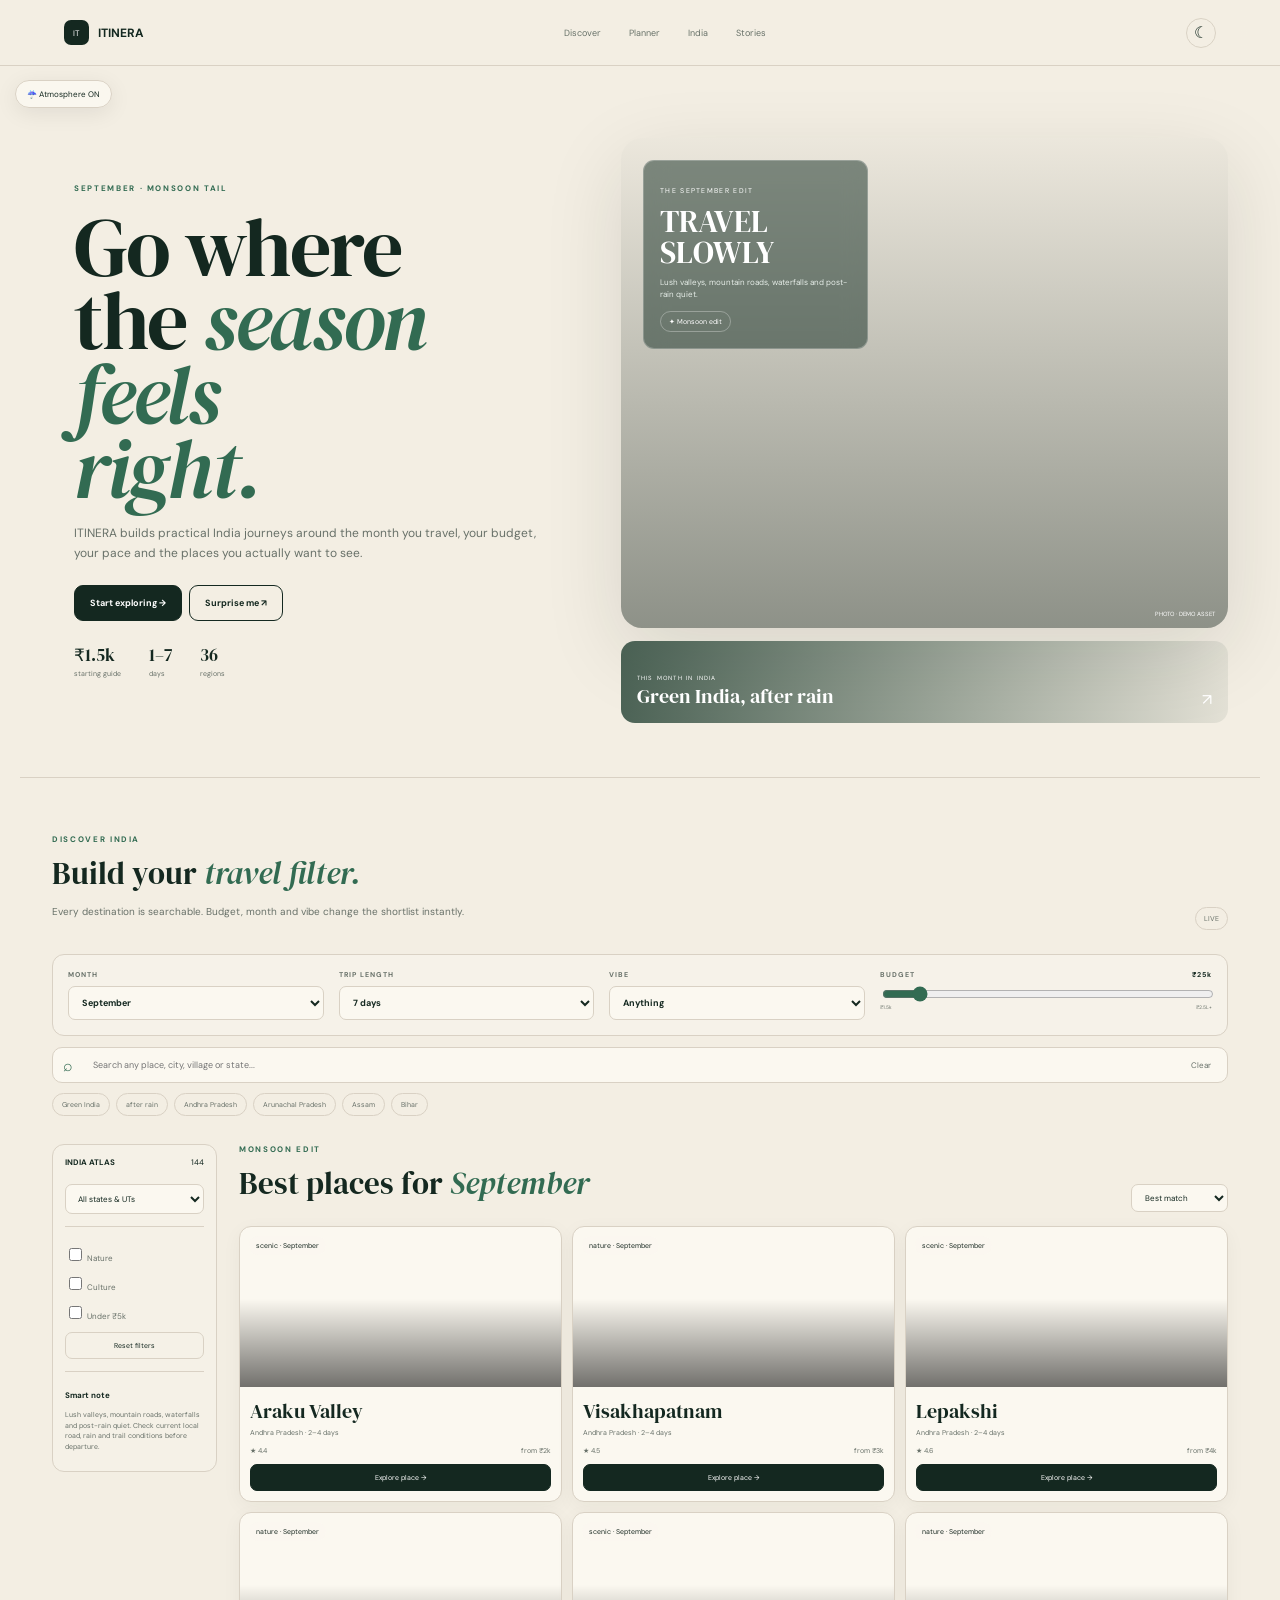
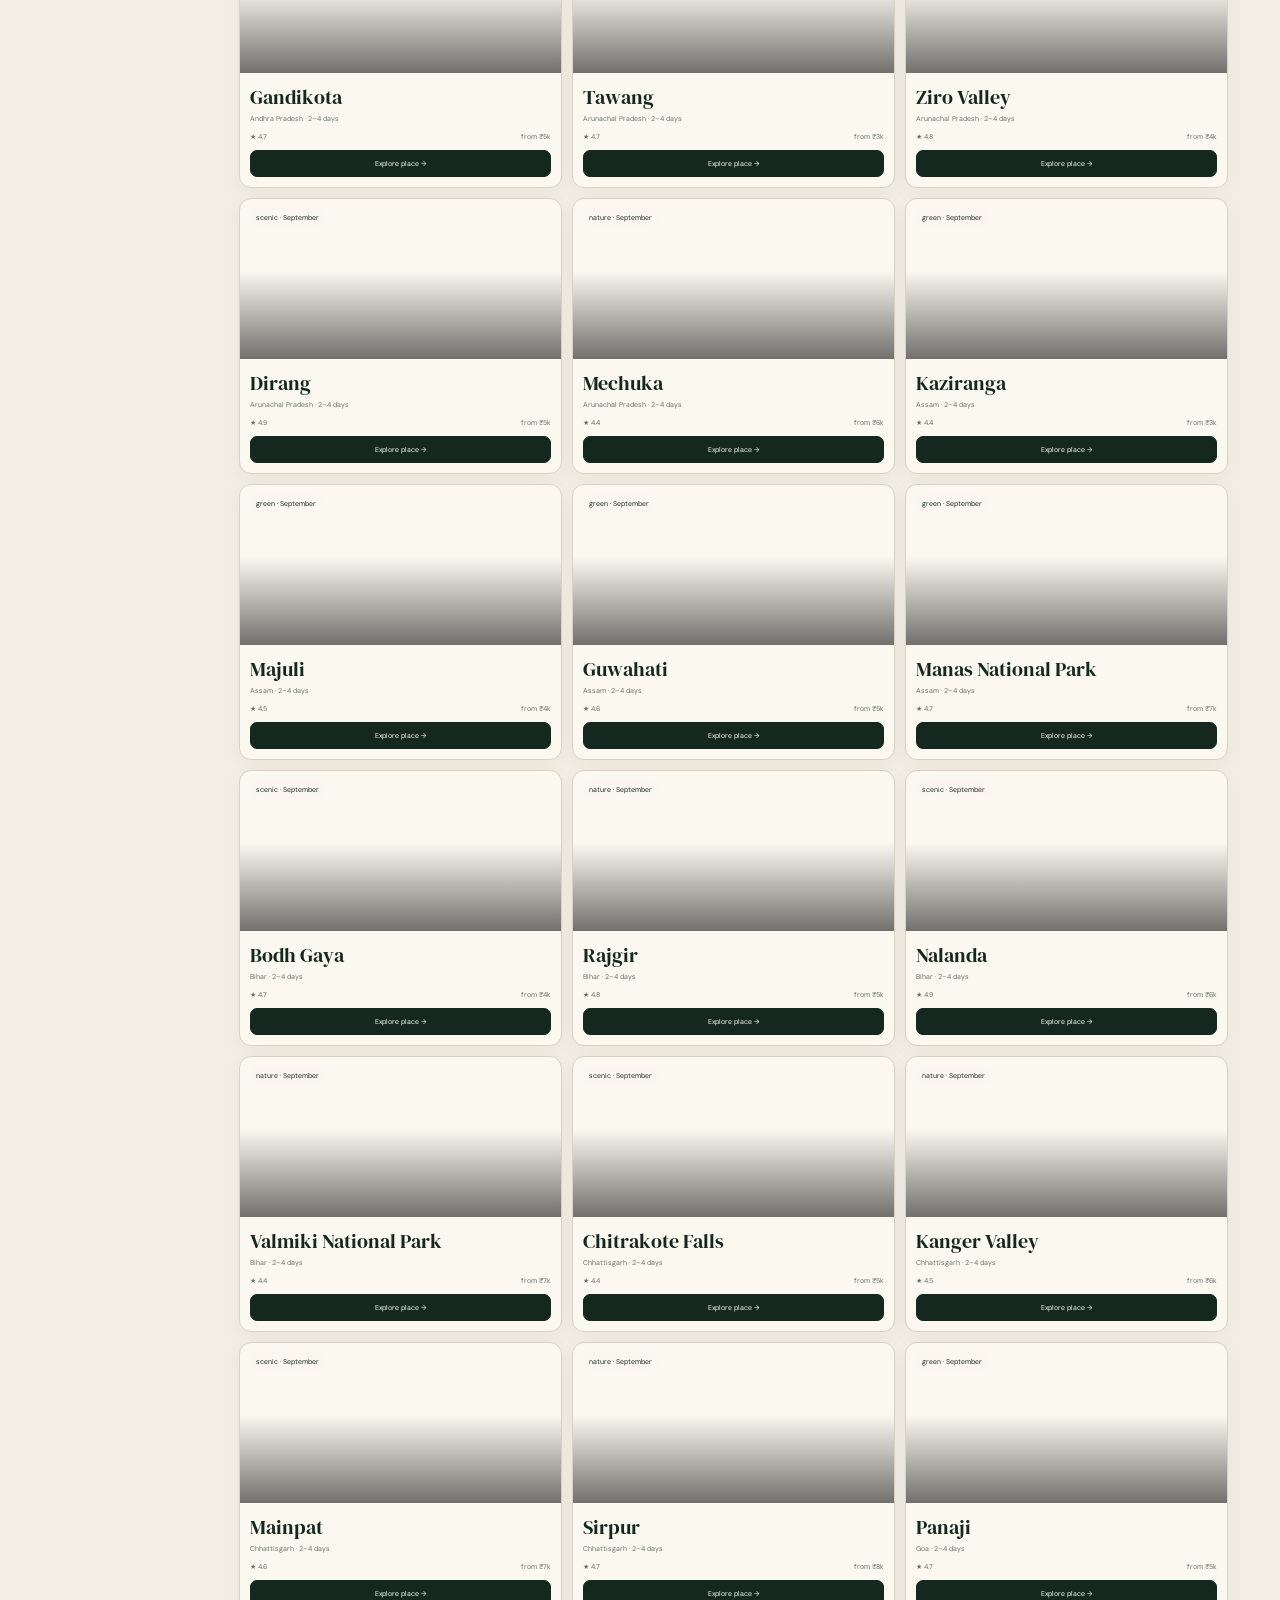
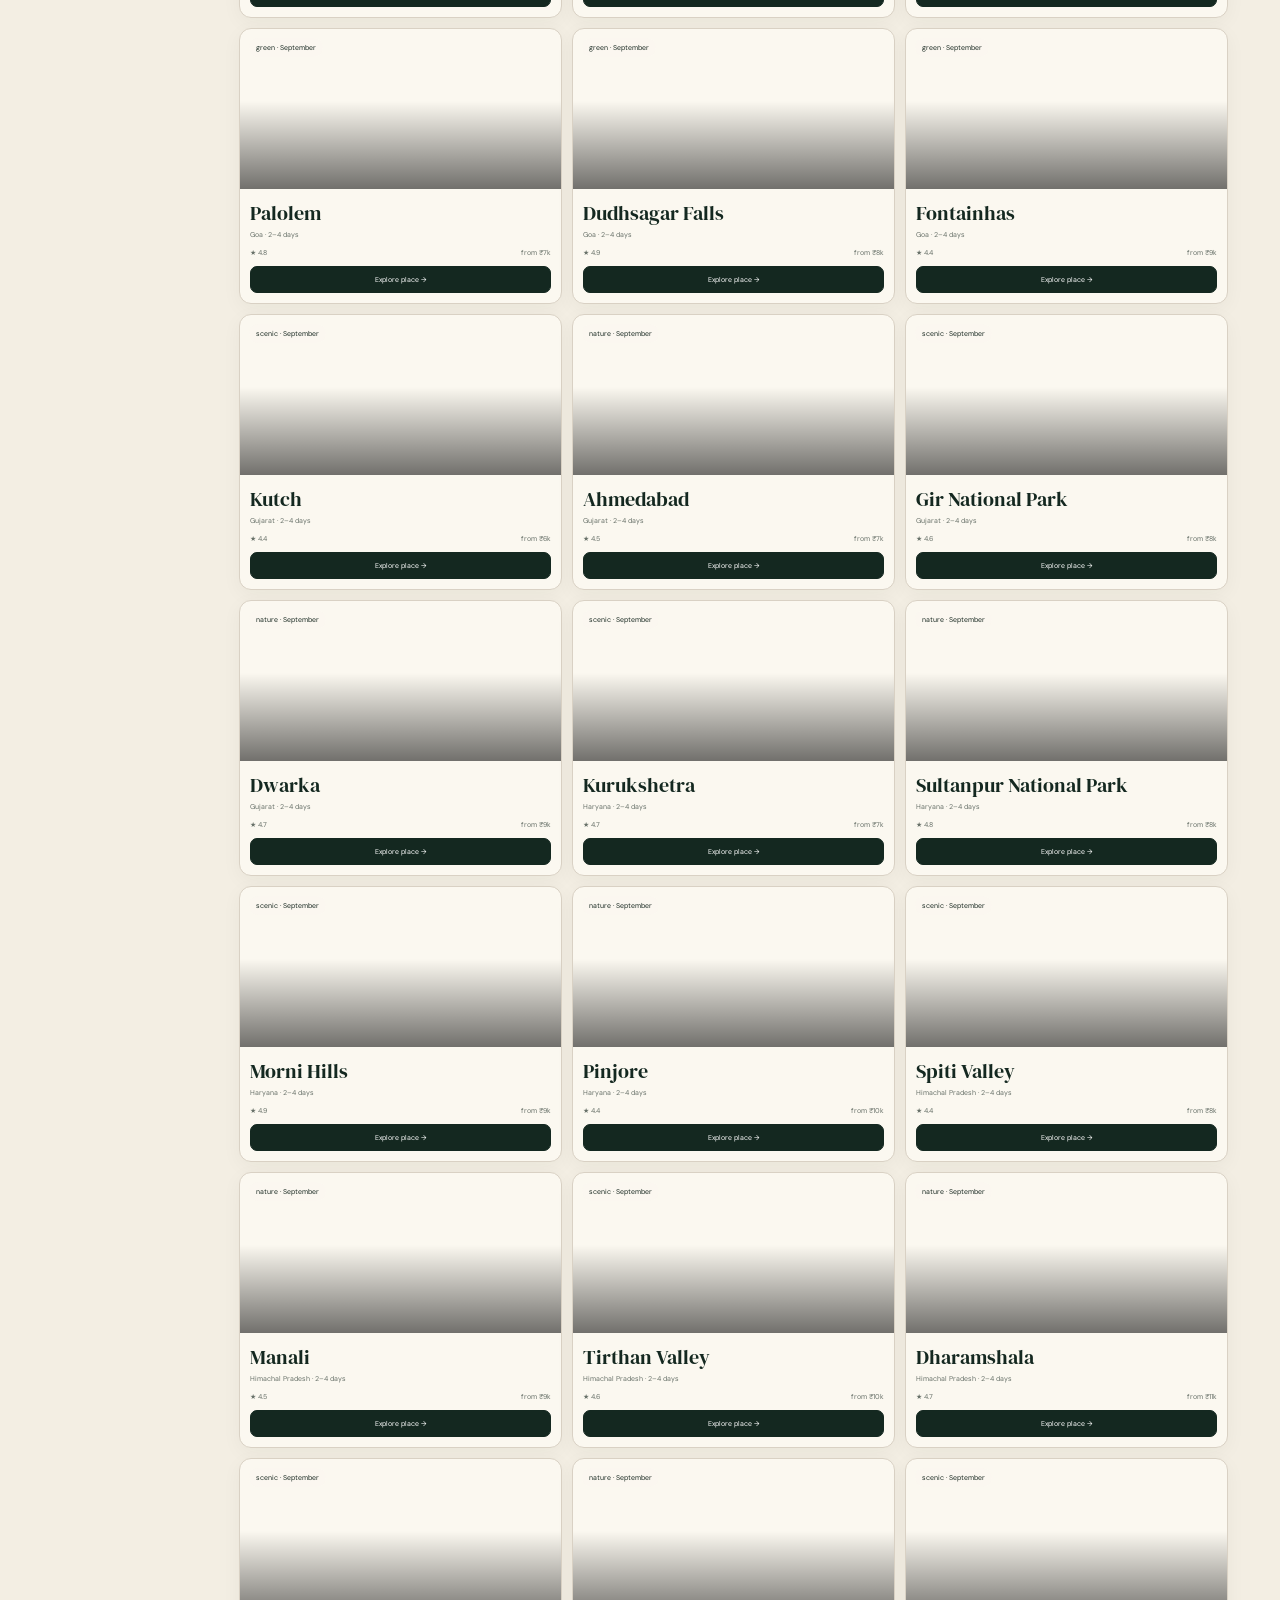
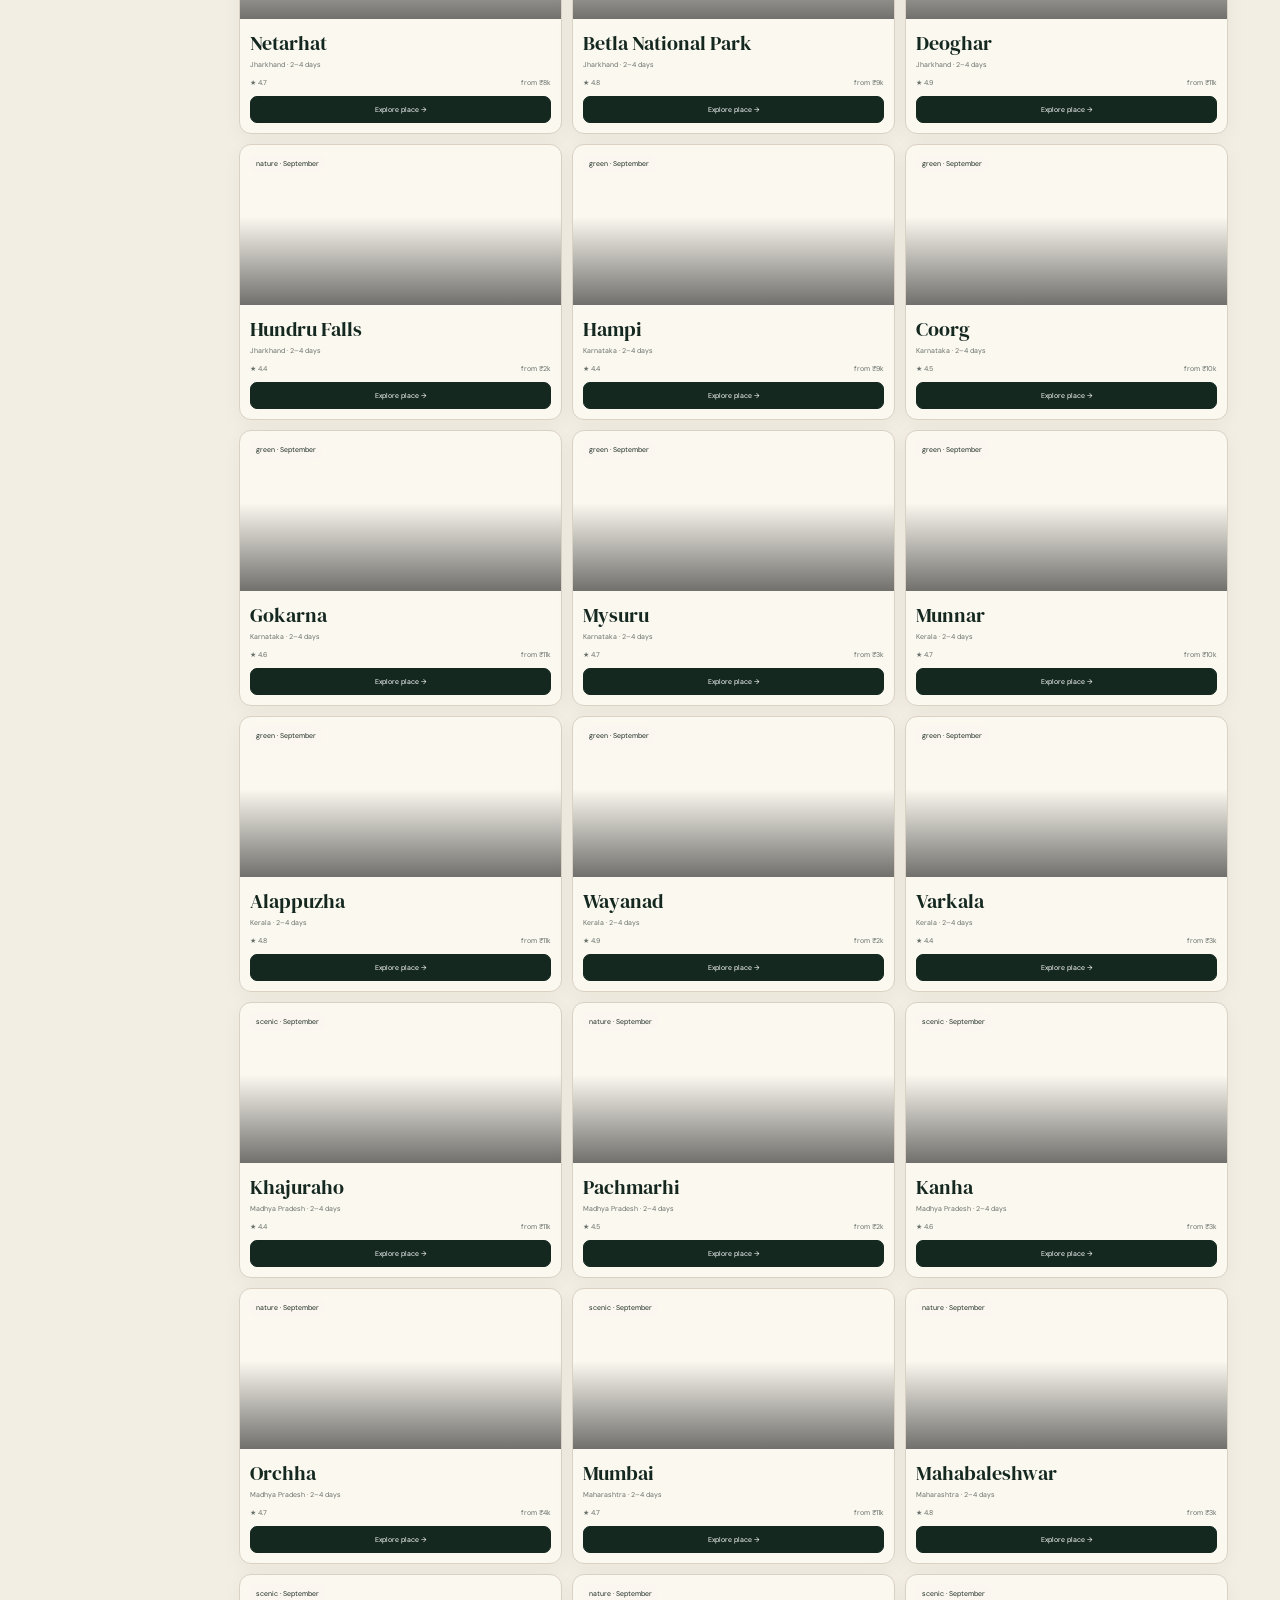
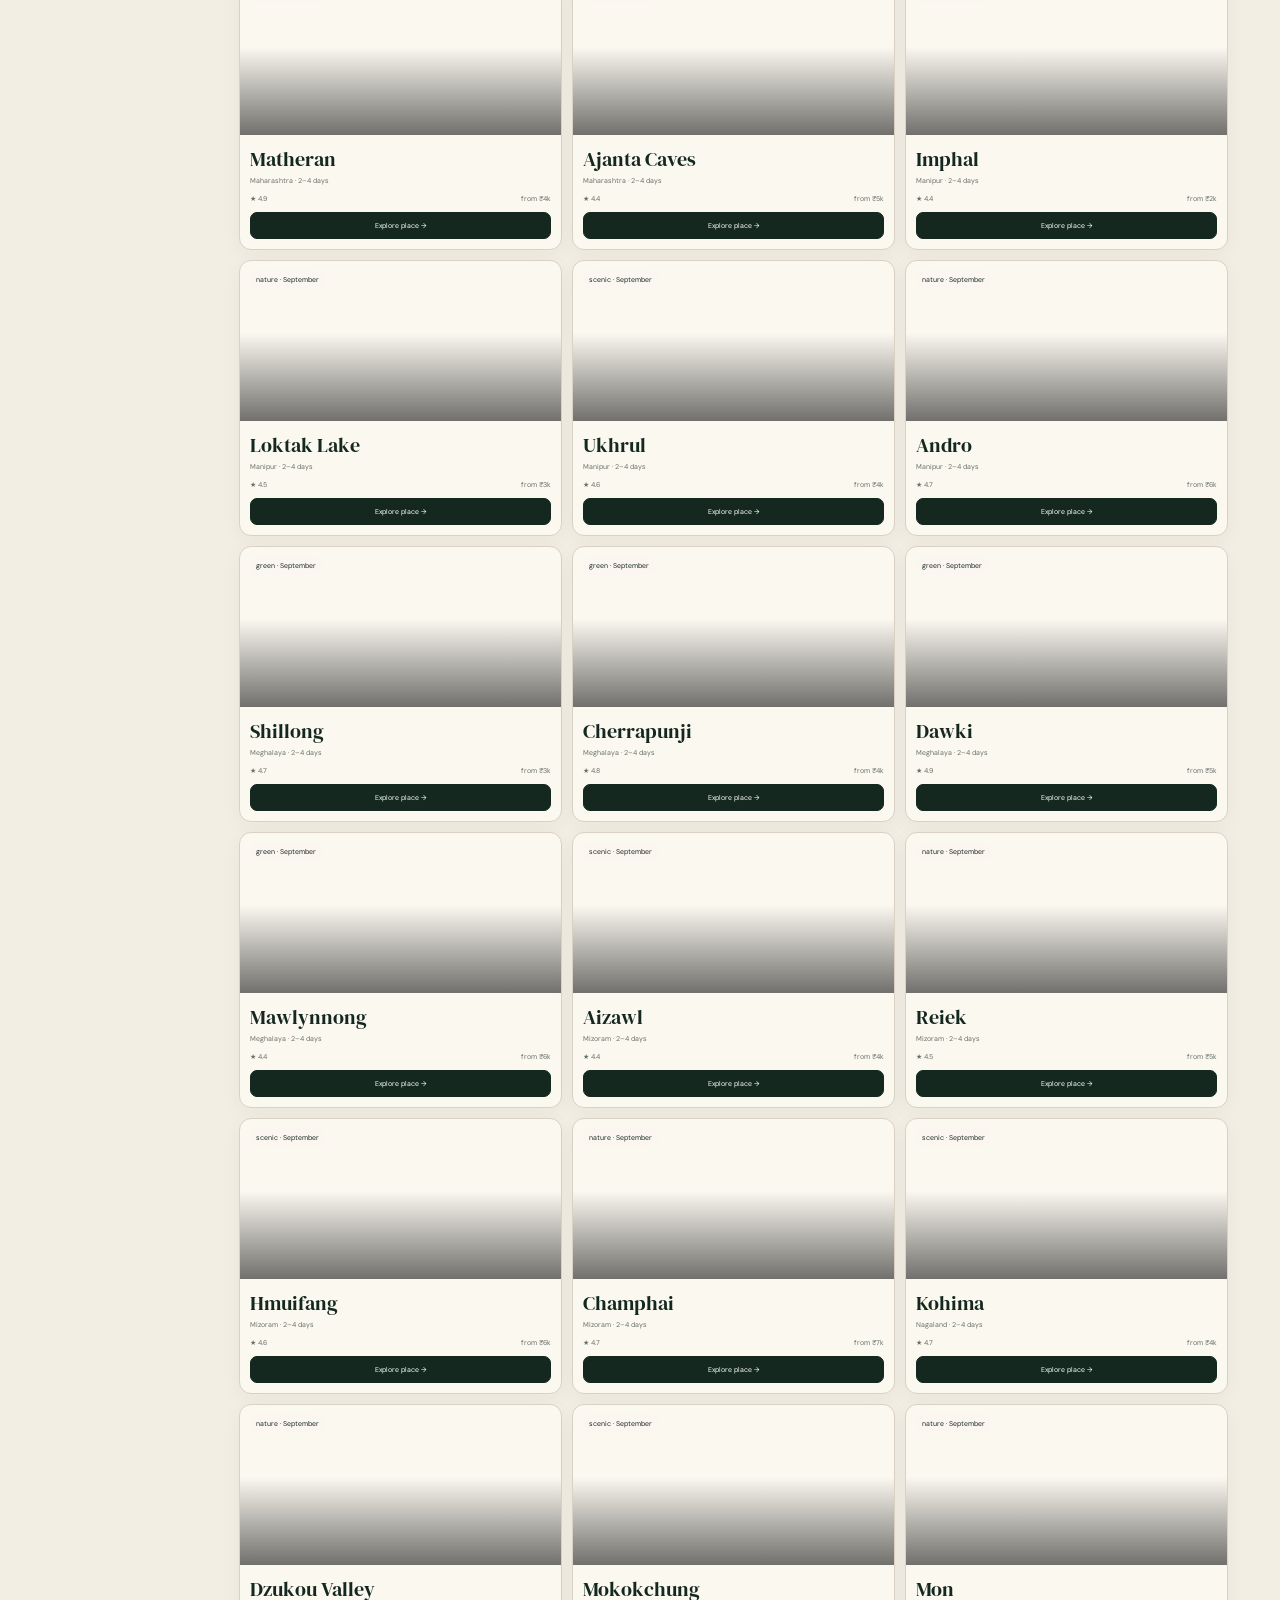
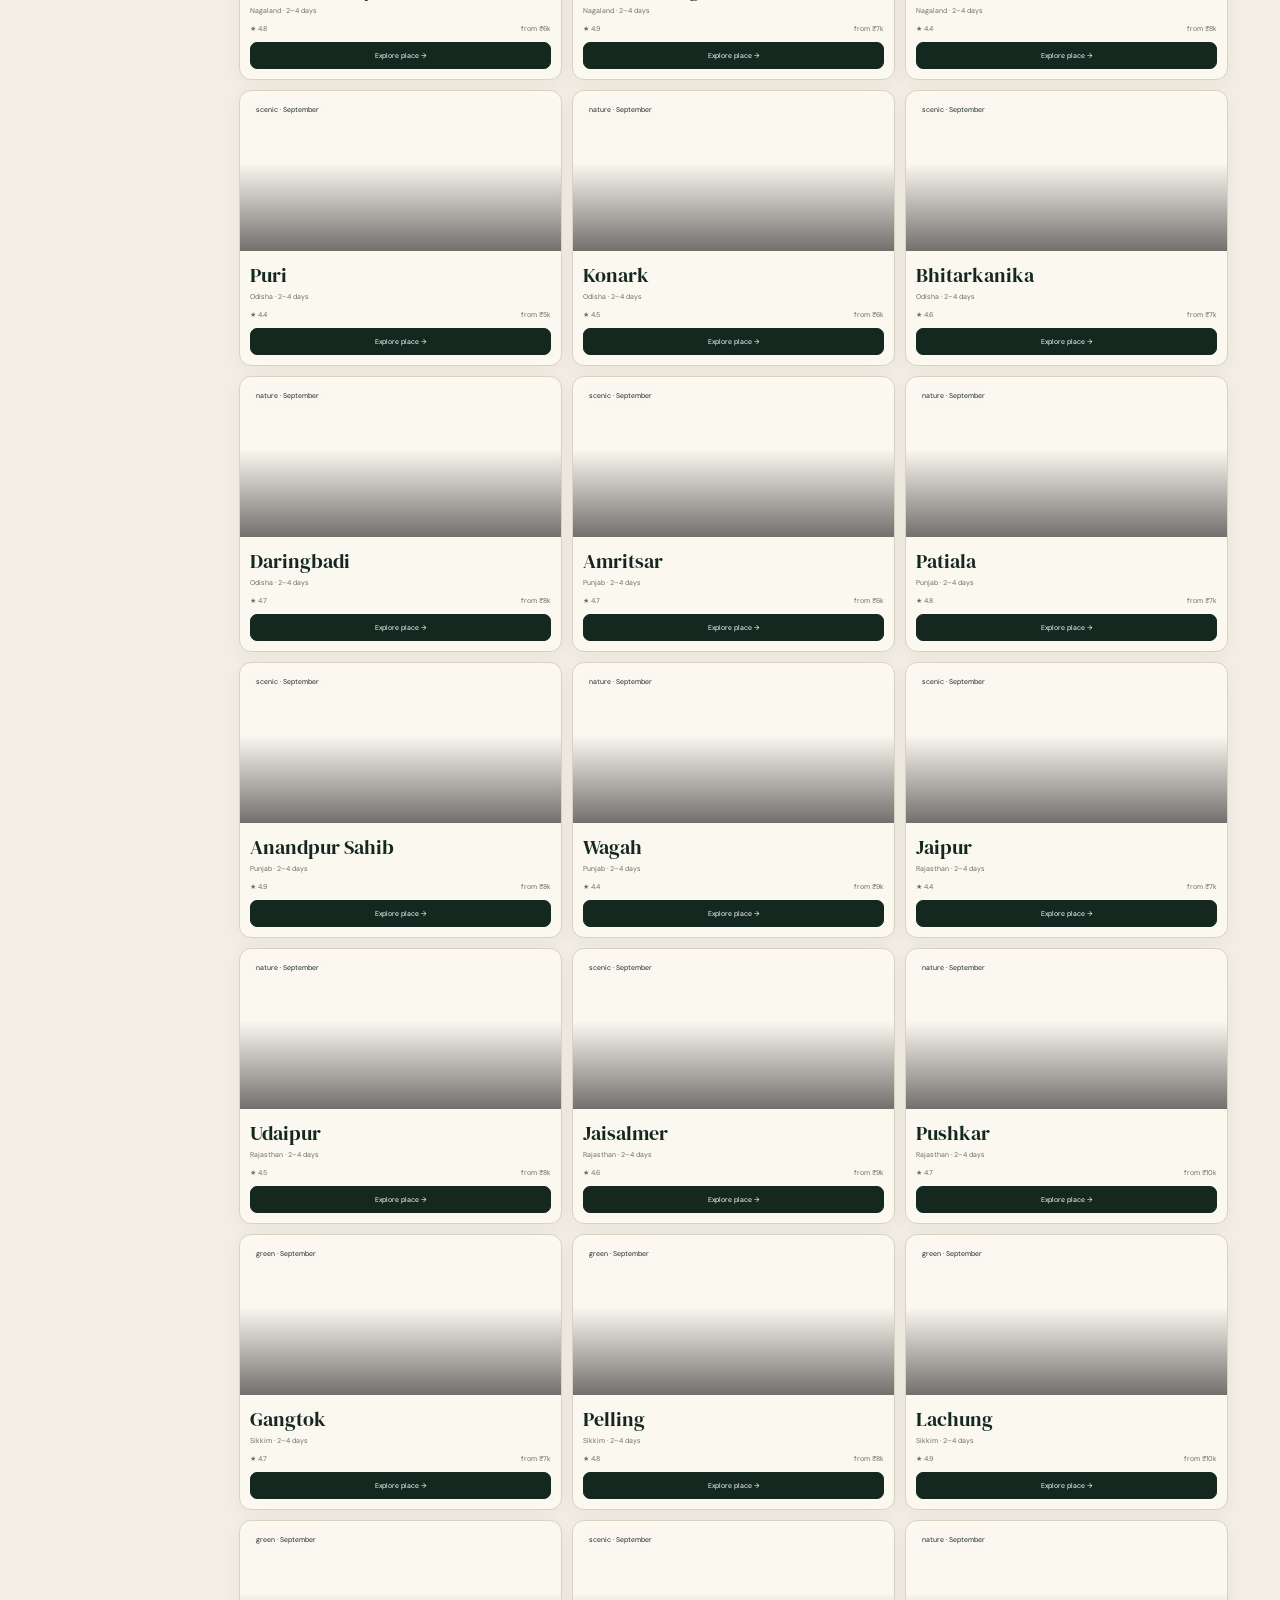
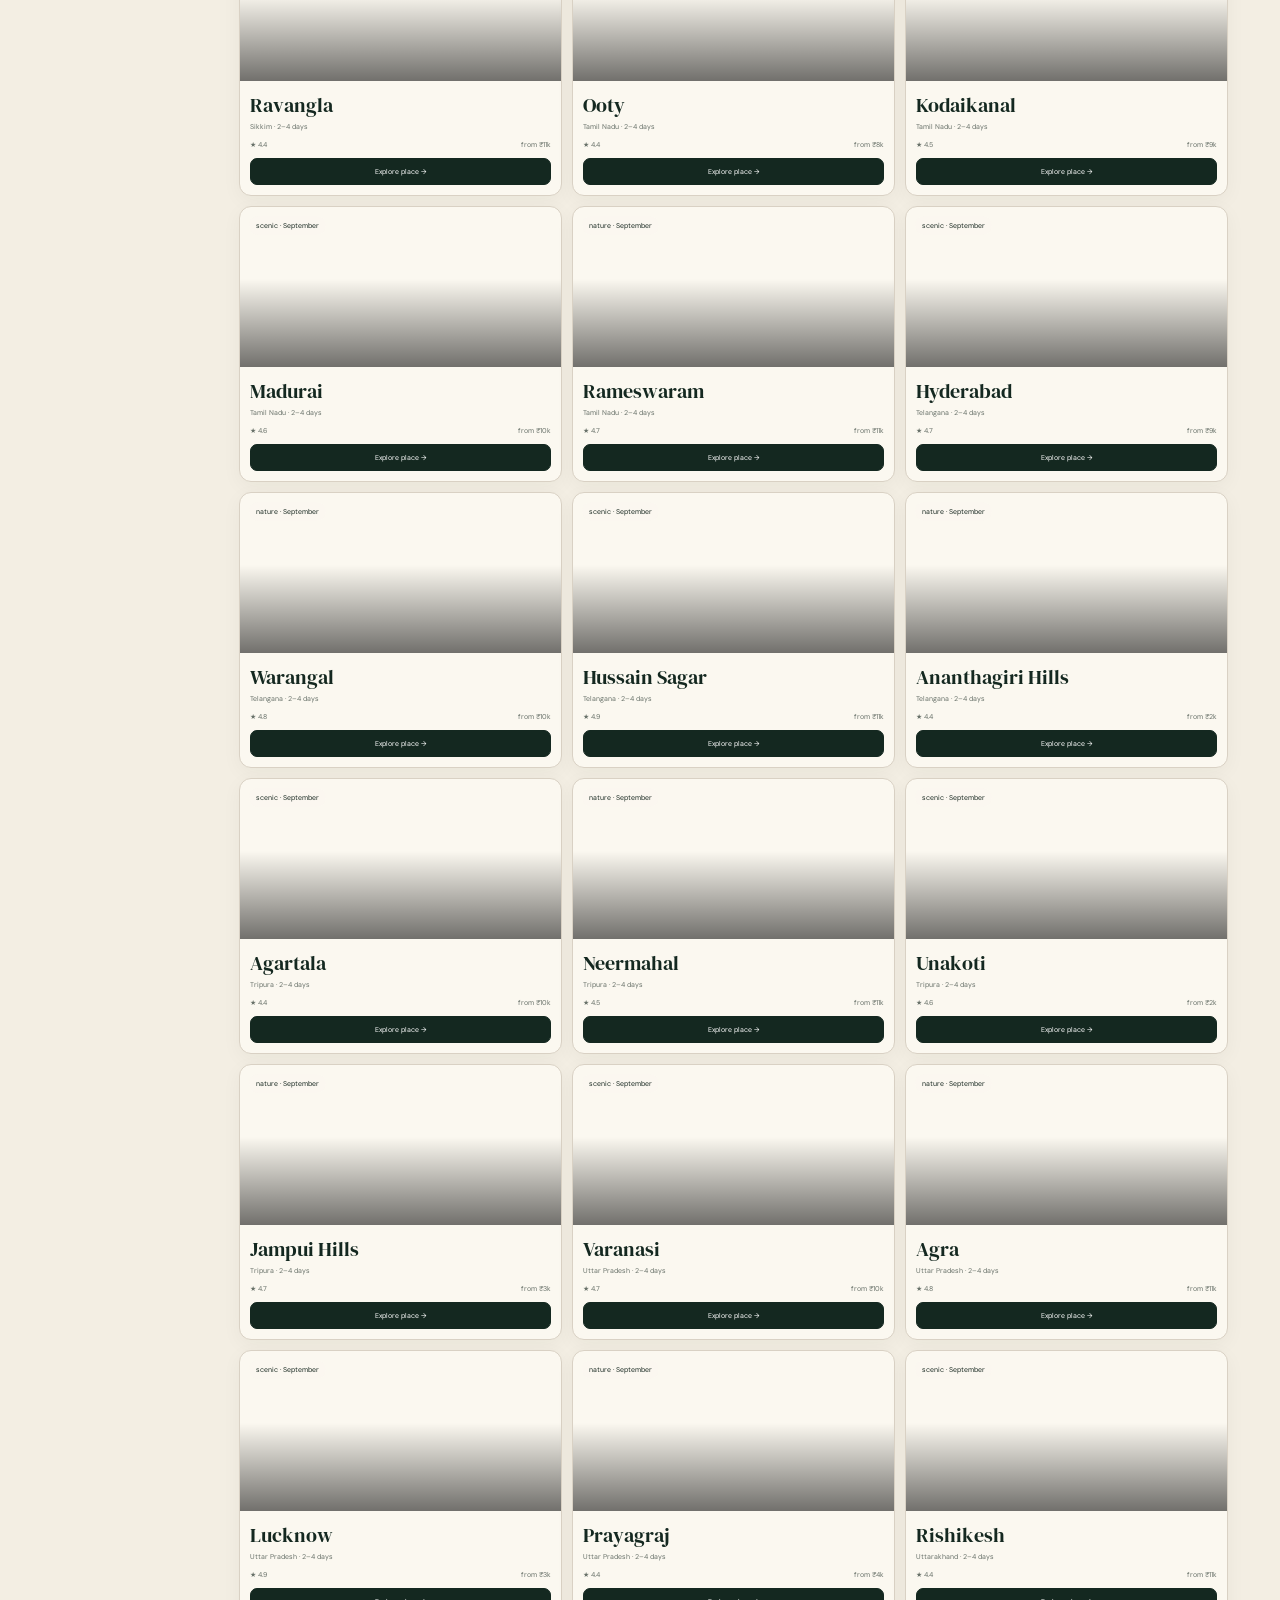
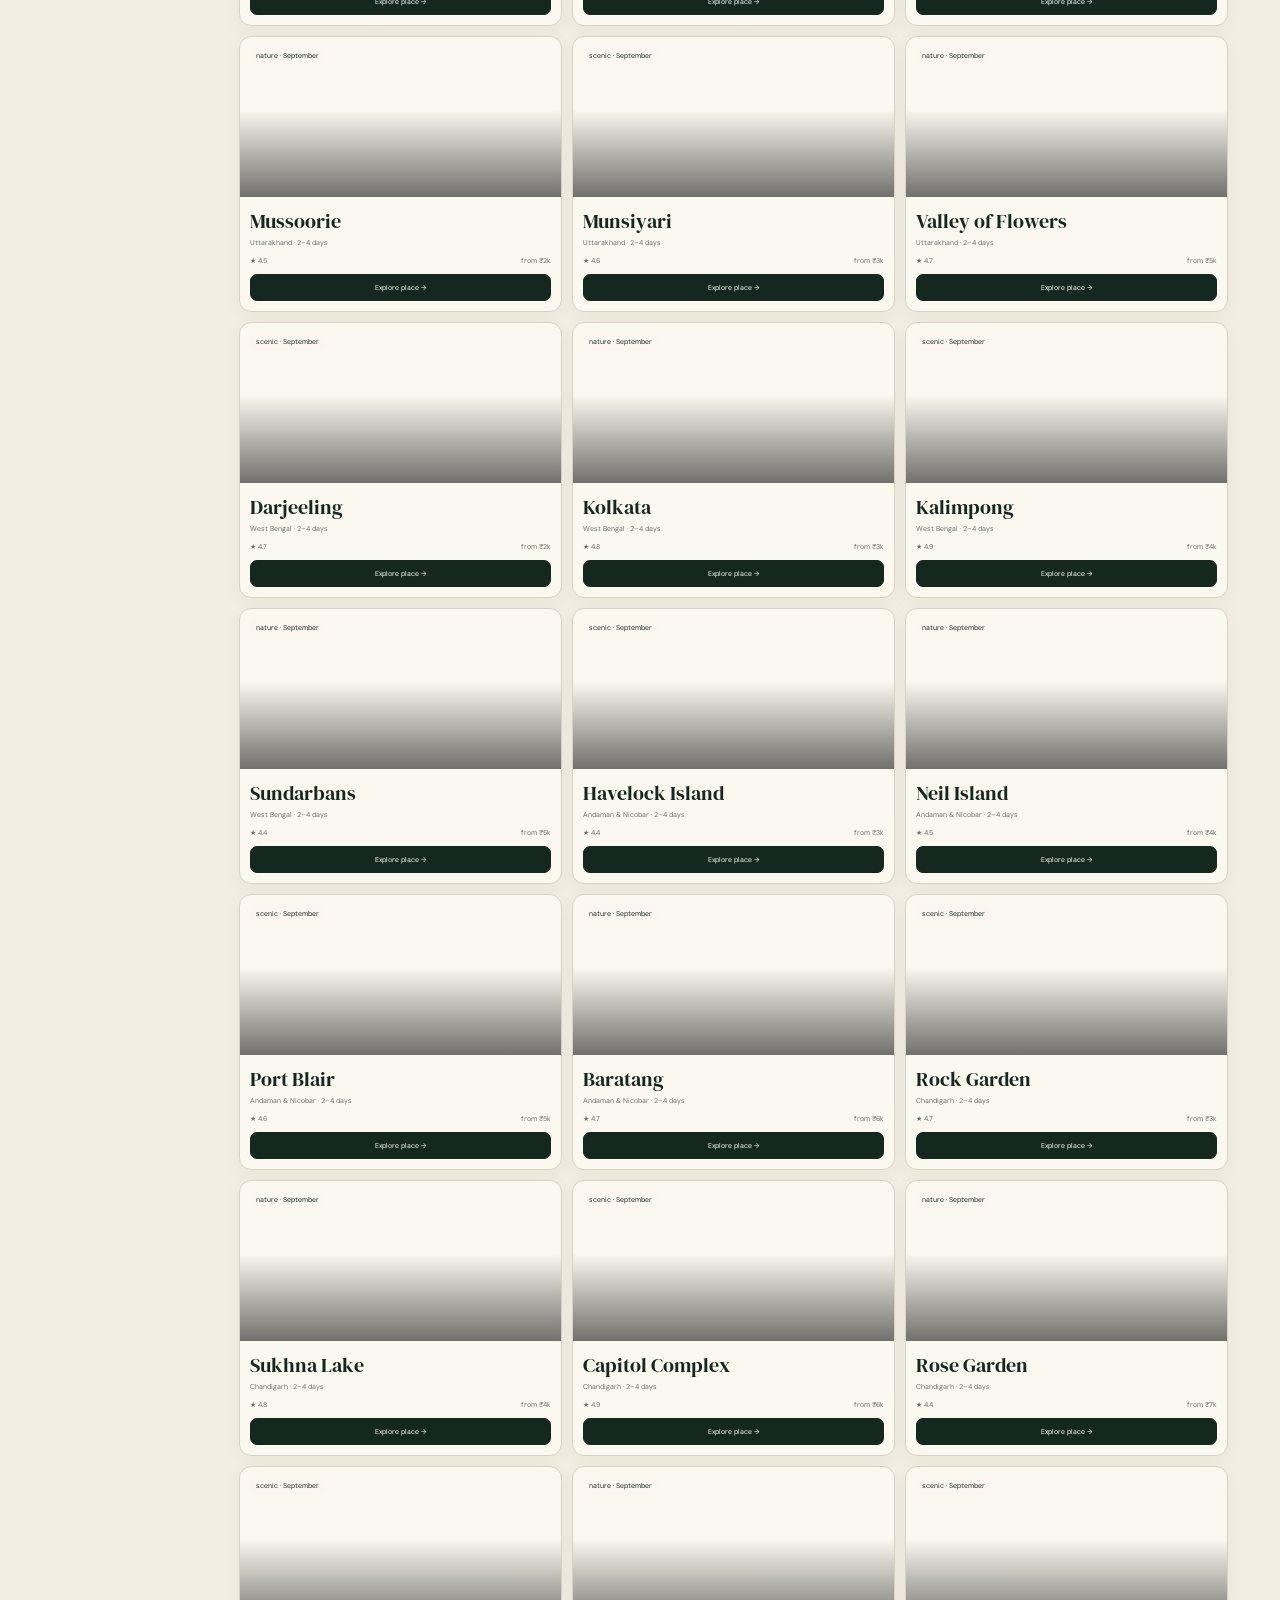
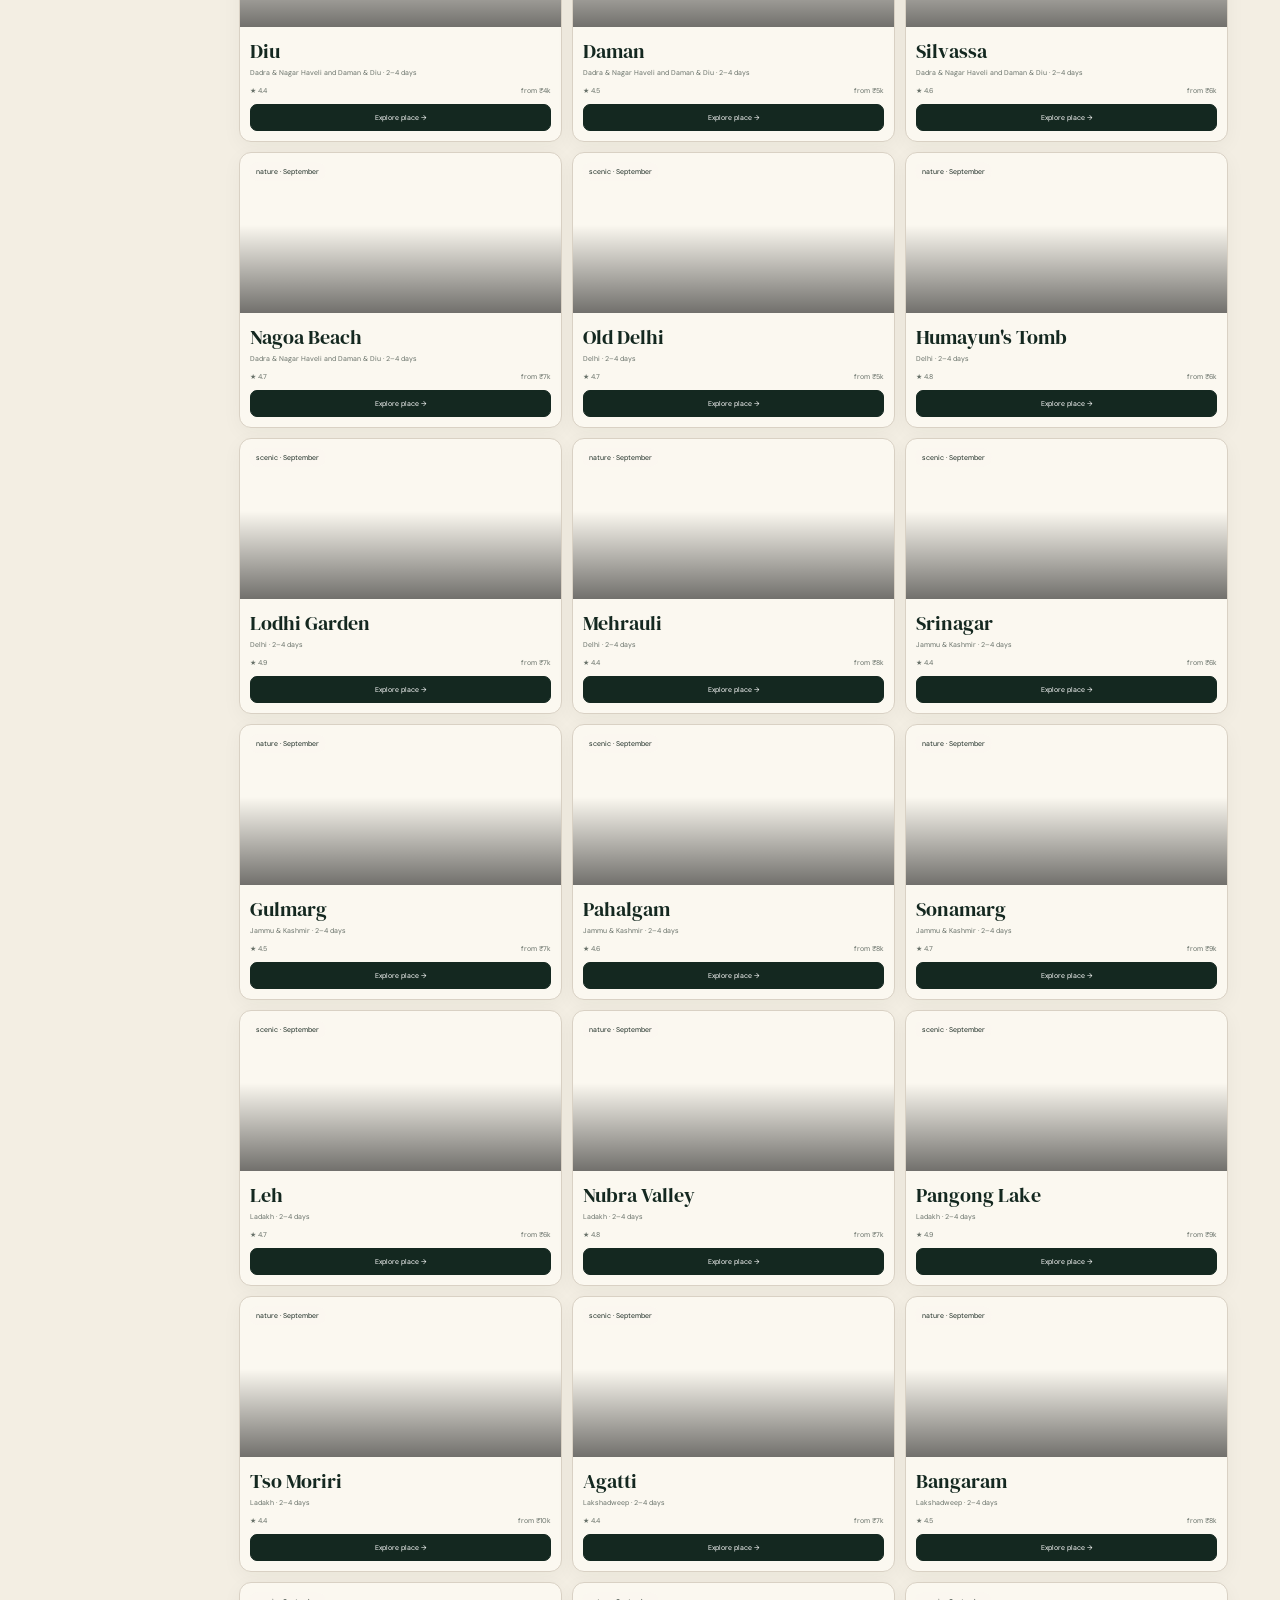
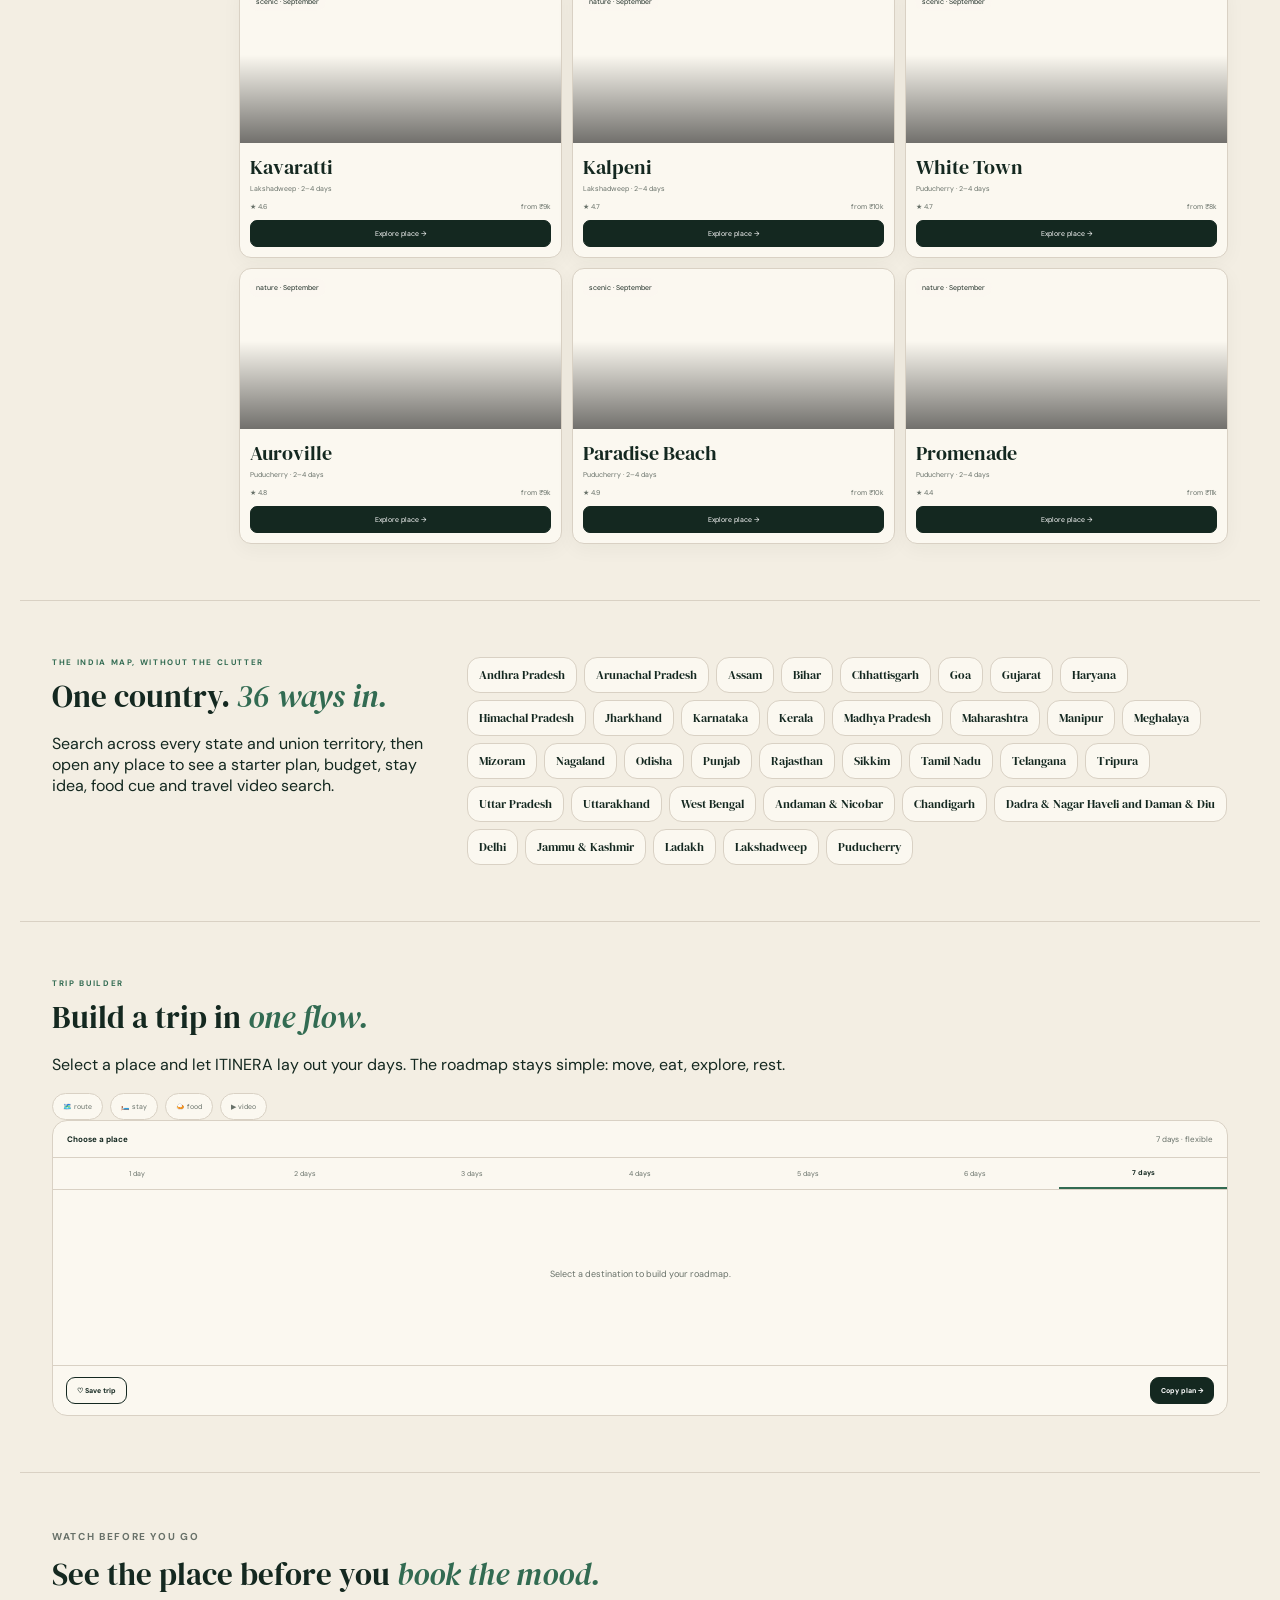
==== commit 9451850e: "Add files via upload" ====
--- a/index.html
+++ b/index.html
@@ -1,88 +1,132 @@
-<!DOCTYPE html>
+<!doctype html>
 <html lang="en">
 <head>
-  <meta charset="UTF-8">
-  <meta name="viewport" content="width=device-width, initial-scale=1.0">
-  <meta name="description" content="ThreeTierTrips — discover India by budget, season and trip length.">
-  <title>ThreeTierTrips — India, Your Way</title>
-  <link rel="preconnect" href="https://fonts.googleapis.com">
-  <link rel="preconnect" href="https://fonts.gstatic.com" crossorigin>
-  <link href="https://fonts.googleapis.com/css2?family=Cinzel:wght@500;600;700&family=DM+Sans:wght@400;500;600;700&display=swap" rel="stylesheet">
-  <link rel="stylesheet" href="style.css">
+<meta charset="utf-8">
+<meta name="viewport" content="width=device-width, initial-scale=1">
+<meta name="theme-color" content="#17352a">
+<meta name="description" content="ITINERA — season-aware travel planning across India.">
+<title>ITINERA — India, your way</title>
+<link rel="preconnect" href="https://fonts.googleapis.com">
+<link rel="preconnect" href="https://fonts.gstatic.com" crossorigin>
+<link href="https://fonts.googleapis.com/css2?family=DM+Sans:wght@400;500;600;700&family=DM+Serif+Display:ital@0;1&display=swap" rel="stylesheet">
+<link rel="stylesheet" href="style.css">
 </head>
-<body>
-<div class="app">
-  <aside class="sidebar" id="sidebar">
-    <div class="brand"><div class="brand-mark">✦</div><h1>THREETIERTRIPS</h1><small>INDIA, YOUR WAY</small></div>
-    <div class="budget-box">
-      <div class="eyebrow">Choose your budget</div>
-      <div class="budget-value" id="budgetValue">₹1,500</div><div class="budget-sub">Starting budget</div>
-      <input id="budget" type="range" min="1500" max="250000" step="500" value="1500">
-      <div class="ticks"><div class="tick"><b>₹1,500</b><span>Budget</span></div><div class="tick"><b>₹10,000</b><span>Comfort</span></div><div class="tick"><b>₹25,000</b><span>Premium</span></div><div class="tick"><b>₹2,50,000+</b><span>Luxury</span></div></div>
-      <button class="btn budget-btn" id="applyBudget">APPLY BUDGET →</button>
+<body data-season="monsoon">
+<div id="atmosphere" aria-hidden="true"></div>
+<button class="atmo-btn" id="atmoBtn">☔ <span>Atmosphere ON</span></button>
+
+<header class="site-header">
+  <a class="logo" href="#top"><span>IT</span><strong>ITINERA</strong></a>
+  <nav class="desktop-nav">
+    <a href="#discover">Discover</a><a href="#planner">Planner</a><a href="#india">India</a><a href="#stories">Stories</a>
+  </nav>
+  <div class="header-tools">
+    <button class="round" id="themeBtn" aria-label="Toggle dark mode">☾</button>
+    <button class="round mobile-only" id="menuBtn" aria-label="Menu">☰</button>
+  </div>
+</header>
+
+<main id="top">
+<section class="hero wrap">
+  <div class="hero-text">
+    <p class="eyebrow" id="seasonEyebrow">SEPTEMBER · MONSOON TAIL · INDIA</p>
+    <h1>Go where<br>the <i>season feels<br>right.</i></h1>
+    <p class="lede">ITINERA builds practical India journeys around the month you travel, your budget, your pace and the places you actually want to see.</p>
+    <div class="hero-actions">
+      <button class="primary" onclick="scrollToId('discover')">Start exploring <span>→</span></button>
+      <button class="secondary" onclick="surpriseMe()">Surprise me ↗</button>
     </div>
-    <nav class="nav">
-      <button class="active" data-scroll="home"><span class="ico">⌂</span>Home</button>
-      <button data-scroll="destinations"><span class="ico">⌖</span>Destinations</button>
-      <button data-scroll="planner"><span class="ico">▣</span>Trip Planner</button>
-      <button data-scroll="tiers"><span class="ico">▱</span>Stays</button>
-      <button data-scroll="tiers"><span class="ico">♨</span>Food</button>
-      <button data-scroll="videos"><span class="ico">◉</span>Experiences</button>
-      <button data-scroll="planner"><span class="ico">⌁</span>Roadmap</button>
-      <button data-scroll="footer"><span class="ico">✦</span>Travel Tips</button>
-    </nav>
-    <div class="weather"><span class="rain">🌧️</span> <strong>23°C</strong><br>Light Rain<br><span style="color:#aeb8ae">Perfect time to explore India</span> 🇮🇳</div>
-  </aside>
+    <div class="hero-facts"><span><b>₹1.5k</b>starting guide</span><span><b>1–7</b>days</span><span><b>36</b>regions</span></div>
+  </div>
+  <div class="hero-media">
+    <div class="hero-shot">
+      <div class="glass">
+        <small>THE SEPTEMBER EDIT</small>
+        <h2 id="heroTitle">TRAVEL<br>SLOWLY</h2>
+        <p id="heroBlurb">Lush valleys, mountain roads, waterfalls and post-rain quiet.</p>
+        <span id="heroChip">✦ monsoon mode</span>
+      </div>
+      <small class="photo-label">PHOTO · DEMO ASSET</small>
+    </div>
+    <div class="season-banner">
+      <div><small id="bannerSmall">THIS MONTH IN INDIA</small><strong id="bannerTitle">Green India, after rain</strong></div><span>↗</span>
+    </div>
+  </div>
+</section>
 
-  <main>
-    <button class="mobile-menu" id="menu">☰</button>
-    <section class="hero" id="home">
-      <div class="topbar"><a href="#destinations">DESTINATIONS⌄</a><a href="#planner">TRIP PLANNER</a><a href="#tiers">STAYS</a><a href="#tiers">FOOD</a><a href="#videos">EXPERIENCES</a><a href="#footer">ABOUT US</a></div>
-      <div class="hero-content">
-        <h2>THREETIERTRIPS</h2><div class="tag">INDIA · YOUR WAY</div>
-        <p class="hero-copy">From ₹1,500 backpacking escapes<br>to unforgettable luxury journeys.</p>
-        <div class="hero-actions"><button class="btn" onclick="scrollToId('destinations')">EXPLORE INDIA →</button><button class="outline" onclick="scrollToId('planner')">BUILD MY TRIP</button></div>
-        <div class="season-pill">🌧️ <span>MONSOON SEASON</span><b>JUNE – SEPTEMBER</b></div>
+<section class="section wrap" id="discover">
+  <div class="section-title"><div><p class="eyebrow">DISCOVER INDIA</p><h2>Build your <i>travel filter.</i></h2><p>Every destination is searchable. Budget, month and vibe change the shortlist instantly.</p></div><span class="status">LIVE</span></div>
+  <div class="controls">
+    <label>MONTH<select id="month"></select></label>
+    <label>TRIP LENGTH<select id="tripDays"><option>1 day</option><option>2 days</option><option>3 days</option><option>4 days</option><option>5 days</option><option>6 days</option><option selected>7 days</option></select></label>
+    <label>VIBE<select id="vibe"><option>Anything</option><option>Nature</option><option>Culture</option><option>Green</option><option>Scenic</option><option>Slow</option></select></label>
+    <label>BUDGET <b id="budgetValue">₹25k</b><input id="budget" type="range" min="1500" max="250000" step="500" value="25000"><span class="range"><small>₹1.5k</small><small>₹2.5L+</small></span></label>
+  </div>
+  <div class="searchbar"><span>⌕</span><input id="search" placeholder="Search any place, city, village or state..."><button id="clearSearch">Clear</button></div>
+  <div class="quick" id="quickFilters"></div>
+
+  <div class="results">
+    <aside class="sidebar">
+      <div class="side-heading"><b>INDIA ATLAS</b><span id="count">0</span></div>
+      <select id="stateFilter"><option value="">All states & UTs</option></select>
+      <div class="check-list">
+        <label><input type="checkbox" id="natureOnly"> Nature</label>
+        <label><input type="checkbox" id="cultureOnly"> Culture</label>
+        <label><input type="checkbox" id="lowOnly"> Under ₹5k</label>
       </div>
-    </section>
+      <button class="reset" id="resetFilters">Reset filters</button>
+      <div class="side-note"><b>Smart note</b><p id="smartNote">September is a strong green-season month in many regions. Always verify local road and trail conditions.</p></div>
+    </aside>
+    <div class="place-content">
+      <div class="results-head"><div><p class="eyebrow" id="seasonLabel">SEASON EDIT</p><h2>Best places for <i id="monthName">September</i></h2></div><select id="sort"><option value="match">Best match</option><option value="low">Lowest budget</option><option value="rating">Highest rated</option></select></div>
+      <div id="cards" class="cards"></div>
+    </div>
+  </div>
+</section>
 
-    <section class="section" id="destinations">
-      <div class="section-head"><div><div class="section-title">☂ BEST PLACES THIS MONTH</div><div class="section-note">Handpicked for monsoon — filter by your budget</div></div><button class="outline" style="padding:8px 11px;font-size:10px" id="viewAll">VIEW ALL DESTINATIONS →</button></div>
-      <div class="destinations" id="destinationGrid"></div>
-    </section>
+<section class="section wrap mini-section" id="india">
+  <div><p class="eyebrow">THE INDIA MAP, WITHOUT THE CLUTTER</p><h2>One country. <i>36 ways in.</i></h2><p>Search across every state and union territory, then open any place to see a starter plan, budget, stay idea, food cue and travel video search.</p></div>
+  <div class="state-cloud" id="stateCloud"></div>
+</section>
 
-    <section class="section" id="tiers">
-      <div class="grid3">
-        <div class="panel"><div class="section-title">THREE TIER TRAVEL</div><div class="section-note" style="margin:4px 0 12px">Choose the experience that fits your style & budget</div><div class="tier-grid">
-          <article class="tier" style="background-image:url('https://images.unsplash.com/photo-1527631746610-bca00a040d60?auto=format&fit=crop&w=700&q=80')"><span>🎒</span><h3>BUDGET</h3><p>₹1,500 ONWARDS</p><ul><li>Budget stays</li><li>Local transport</li><li>Street food</li><li>Offbeat places</li></ul></article>
-          <article class="tier" style="background-image:url('https://images.unsplash.com/photo-1566073771259-6a8506099945?auto=format&fit=crop&w=700&q=80')"><span>🛋️</span><h3>COMFORT</h3><p>₹10,000 ONWARDS</p><ul><li>Good hotels</li><li>Private transport</li><li>Local experiences</li><li>Popular places</li></ul></article>
-          <article class="tier" style="background-image:url('https://images.unsplash.com/photo-1601918774946-25832a4be0d6?auto=format&fit=crop&w=700&q=80')"><span>♛</span><h3>PREMIUM</h3><p>₹25,000 ONWARDS</p><ul><li>Luxury stays</li><li>Personalized trips</li><li>Fine dining</li><li>Exclusive experiences</li></ul></article>
-        </div></div>
+<section class="section wrap" id="planner">
+  <div class="planner-copy"><p class="eyebrow">TRIP BUILDER</p><h2>Build a trip in <i>one flow.</i></h2><p>Select a place and let ITINERA lay out your days. The roadmap stays simple: move, eat, explore, rest.</p><div class="builder-stats"><span>🗺️ route</span><span>🛏️ stay</span><span>🍛 food</span><span>▶ video</span></div></div>
+  <div class="planner-card">
+    <div class="planner-top"><strong id="plannerPlace">Choose a place</strong><span id="plannerMeta">7 days · flexible</span></div>
+    <div class="day-tabs" id="dayTabs"></div>
+    <div class="roadmap" id="roadmap"><p>Select a destination to build your roadmap.</p></div>
+    <div class="planner-bottom"><button class="secondary" id="saveBtn">♡ Save trip</button><button class="primary" id="copyBtn">Copy plan →</button></div>
+  </div>
+</section>
 
-        <div class="panel" id="planner"><div class="section-title">PLAN YOUR TRIP (1 TO 7 DAYS)</div><div class="section-note" style="margin:4px 0 12px">Pick your stay length and get a ready roadmap</div>
-          <div class="planner-tabs" id="dayTabs"></div><div class="roadmap"><div class="route"></div><div class="stops" id="stops"></div></div>
-          <button class="btn" style="width:100%;margin-top:10px" id="createTrip">CREATE MY ITINERARY →</button>
-        </div>
+<section class="section wrap" id="stories">
+  <p class="eyebrow">WATCH BEFORE YOU GO</p><h2>See the place before you <i>book the mood.</i></h2><p>Open YouTube searches for real trip reports, road conditions and cinematic place guides.</p>
+  <div class="videos">
+    <a target="_blank" href="https://www.youtube.com/results?search_query=India+monsoon+travel" class="video one"><span>▶</span><b>India after rain</b></a>
+    <a target="_blank" href="https://www.youtube.com/results?search_query=Meghalaya+travel" class="video two"><span>▶</span><b>Meghalaya</b></a>
+    <a target="_blank" href="https://www.youtube.com/results?search_query=Kashmir+travel" class="video three"><span>▶</span><b>Kashmir</b></a>
+    <a target="_blank" href="https://www.youtube.com/results?search_query=Kerala+travel" class="video four"><span>▶</span><b>Kerala</b></a>
+  </div>
+</section>
+</main>
 
-        <div class="panel" id="videos"><div class="section-title">TRAVEL VIDEOS FOR YOU</div><div class="section-note" style="margin:4px 0 12px">Real stories. Real India.</div>
-          <div class="video-main"><button class="play" id="watch">▶</button><label>▶ Watch travel stories on YouTube</label></div>
-          <div class="mini-videos"><div class="mini" style="background-image:url('https://images.unsplash.com/photo-1528127269322-539801943592?auto=format&fit=crop&w=500&q=80')"></div><div class="mini" style="background-image:url('https://images.unsplash.com/photo-1477587458883-47145ed94245?auto=format&fit=crop&w=500&q=80')"></div><div class="mini" style="background-image:url('https://images.unsplash.com/photo-1524492412937-b28074a5d7da?auto=format&fit=crop&w=500&q=80')"></div></div>
-        </div>
+<footer class="site-footer"><strong>ITINERA</strong><span>India, your way.</span><span>CREATED BY RAHUL MAHTO</span></footer>
+
+<div class="modal" id="modal" aria-hidden="true">
+  <div class="modal-box">
+    <button class="modal-close" id="modalClose">×</button>
+    <div class="modal-image" id="modalImage"></div>
+    <div class="modal-body">
+      <p class="eyebrow" id="modalState">STATE</p><h2 id="modalTitle">Place</h2><p id="modalDesc"></p>
+      <div class="modal-grid">
+        <div><small>STARTER BUDGET</small><b id="modalBudget"></b></div><div><small>BEST WINDOW</small><b id="modalBest"></b></div>
+        <div><small>STAY IDEA</small><b id="modalStay"></b></div><div><small>FOOD CUE</small><b id="modalFood"></b></div>
       </div>
-    </section>
-
-    <section class="benefits">
-      <div class="benefit"><i>❖</i><b>HANDPICKED PLACES</b><small>Hidden villages to iconic cities</small></div>
-      <div class="benefit"><i>₹</i><b>BUDGET FRIENDLY</b><small>Trips for every pocket</small></div>
-      <div class="benefit"><i>♨</i><b>LOCAL EXPERIENCES</b><small>Live like a local</small></div>
-      <div class="benefit"><i>⌂</i><b>BEST STAYS</b><small>Verified stay ideas</small></div>
-      <div class="benefit"><i>◈</i><b>TASTY JOURNEYS</b><small>Explore India through food</small></div>
-      <div class="benefit"><i>✦</i><b>SAFE & RELIABLE</b><small>Trusted travel guidance</small></div>
-    </section>
-    <footer id="footer">CREATED BY RAHUL MAHTO<small>Travel. Explore. Experience. India.</small></footer>
-  </main>
+      <div class="modal-actions"><button class="primary" id="modalPlan">Build roadmap →</button><a class="secondary as-button" id="modalVideo" target="_blank">▶ Watch on YouTube</a><button class="secondary" id="modalSave">♡ Save</button></div>
+    </div>
+  </div>
 </div>
 <div class="toast" id="toast"></div>
-<script src="script.js"></script>
-</body>
-</html>+
+<script src="data.js"></script><script src="script.js"></script>
+</body></html>
--- a/style.css
+++ b/style.css
@@ -1,40 +1 @@
-:root{
-      --bg:#061b16;--panel:#0b2820;--panel2:#103329;--gold:#d9ad62;--gold2:#f0cf8a;
-      --cream:#f5ecd8;--muted:#aeb8ae;--line:rgba(217,173,98,.28);--shadow:0 20px 60px rgba(0,0,0,.3);
-    }
-    *{box-sizing:border-box} html{scroll-behavior:smooth}
-    body{margin:0;background:var(--bg);color:var(--cream);font-family:"DM Sans",sans-serif}
-    button,input{font:inherit} button{cursor:pointer}
-    .app{min-height:100vh;display:grid;grid-template-columns:205px 1fr}
-    .sidebar{position:fixed;inset:0 auto 0 0;width:205px;background:linear-gradient(180deg,#04150f,#08241b 70%,#061b16);border-right:1px solid var(--line);z-index:20;padding:22px 16px;display:flex;flex-direction:column}
-    .brand{text-align:center;padding-bottom:16px;border-bottom:1px solid var(--line)}
-    .brand-mark{font-size:31px;color:var(--gold);line-height:1}.brand h1{font:700 15px Cinzel,serif;letter-spacing:2px;margin:10px 0 2px}.brand small{font-size:9px;letter-spacing:3px;color:var(--gold2)}
-    .budget-box{padding:18px 4px 14px}.eyebrow{font:600 12px Cinzel,serif;letter-spacing:1px;color:var(--gold2);text-transform:uppercase}
-    .budget-value{font:700 20px Cinzel,serif;margin:10px 0 2px}.budget-sub{font-size:10px;color:var(--muted)}
-    input[type=range]{width:100%;accent-color:var(--gold);margin:15px 0 8px}
-    .ticks{display:flex;flex-direction:column;gap:10px}.tick{display:flex;justify-content:space-between;font-size:10px;color:var(--muted)}.tick b{color:var(--gold2)}
-    .btn{border:1px solid var(--gold);background:linear-gradient(135deg,#c8984e,#e0bb74);color:#102017;border-radius:7px;padding:11px 14px;font-weight:800;letter-spacing:.4px;box-shadow:0 8px 20px rgba(217,173,98,.15)}
-    .budget-btn{width:100%;margin:12px 0 16px;font-size:11px}
-    .nav{display:grid;gap:5px}.nav button{background:transparent;border:0;color:#e9e0cf;text-align:left;padding:10px 9px;border-radius:8px;font-size:12px;display:flex;gap:11px;align-items:center}.nav button:hover,.nav button.active{background:rgba(217,173,98,.1);color:var(--gold2)}.ico{width:18px;text-align:center}
-    .weather{margin-top:auto;background:rgba(255,255,255,.06);border:1px solid rgba(255,255,255,.08);border-radius:10px;padding:12px;font-size:11px}.weather strong{font-size:17px}.weather .rain{font-size:22px}
-    main{grid-column:2;min-width:0}
-    .hero{min-height:690px;position:relative;background:linear-gradient(90deg,rgba(2,13,10,.72) 0%,rgba(2,13,10,.3) 50%,rgba(2,13,10,.15)),url("https://images.unsplash.com/photo-1500530855697-b586d89ba3ee?auto=format&fit=crop&w=2200&q=85") center/cover}
-    .hero:after{content:"";position:absolute;inset:0;background:linear-gradient(180deg,rgba(2,12,9,.5),transparent 35%,#061b16 99%);pointer-events:none}
-    .topbar{position:relative;z-index:3;height:70px;display:flex;align-items:center;justify-content:center;gap:34px;font-size:12px}.topbar a{color:var(--cream);text-decoration:none}.topbar a:hover{color:var(--gold2)}
-    .hero-content{position:relative;z-index:3;max-width:900px;margin:75px auto 0;text-align:center;padding:0 25px}.hero-content h2{font:600 clamp(42px,6vw,74px) Cinzel,serif;letter-spacing:2px;margin:0;color:#f7e6c5;text-shadow:0 8px 30px #000}.tag{font:500 16px Cinzel,serif;letter-spacing:7px;color:var(--gold2);margin:5px 0 28px}.hero-copy{font:18px Cinzel,serif;line-height:1.5;max-width:620px;margin:auto}
-    .hero-actions{margin:30px 0;display:flex;gap:10px;justify-content:center}.outline{background:rgba(4,20,15,.35);color:var(--cream);border:1px solid var(--gold);border-radius:7px;padding:11px 17px;font-weight:700}
-    .season-pill{display:inline-flex;gap:12px;align-items:center;background:rgba(5,24,18,.72);border:1px solid var(--line);border-radius:8px;padding:13px 20px;backdrop-filter:blur(10px)}.season-pill b{color:var(--gold2)}
-    .section{padding:25px 30px}.section-head{display:flex;align-items:end;justify-content:space-between;margin-bottom:15px}.section-title{font:600 18px Cinzel,serif;color:var(--gold2);letter-spacing:.8px}.section-note{font-size:11px;color:var(--muted)}
-    .destinations{display:grid;grid-template-columns:repeat(6,minmax(150px,1fr));gap:10px;overflow:auto;padding-bottom:8px}
-    .card{min-width:150px;height:142px;border:1px solid var(--line);border-radius:8px;overflow:hidden;position:relative;background:#0b2820}.card img{width:100%;height:100%;object-fit:cover;transition:.35s}.card:hover img{transform:scale(1.06)}.card:after{content:"";position:absolute;inset:40% 0 0;background:linear-gradient(transparent,rgba(0,0,0,.9))}.card-info{position:absolute;z-index:2;left:11px;right:7px;bottom:10px}.card-info b{display:block;font-size:12px}.card-info small{color:#ddd;font-size:9px}
-    .grid3{display:grid;grid-template-columns:1fr 1.35fr 1fr;gap:14px}.panel{background:linear-gradient(180deg,rgba(16,51,41,.78),rgba(7,31,24,.92));border:1px solid var(--line);border-radius:10px;padding:15px;min-width:0}.tier-grid{display:grid;grid-template-columns:repeat(3,1fr);gap:8px}.tier{min-height:190px;border:1px solid var(--line);border-radius:8px;overflow:hidden;position:relative;padding:10px;background-size:cover;background-position:center}.tier:after{content:"";position:absolute;inset:0;background:linear-gradient(transparent,rgba(2,15,11,.95))}.tier>*{position:relative;z-index:2}.tier h3{margin-top:80px;font:600 14px Cinzel,serif;color:var(--gold2)}.tier p{font-size:9px;color:#ddd}.tier ul{padding:0;list-style:none;font-size:9px;line-height:1.9;color:#ddd}.tier li:before{content:"✦ ";color:var(--gold)}
-    .planner-tabs{display:flex;gap:4px;overflow:auto;margin-bottom:12px}.planner-tabs button{border:1px solid var(--line);background:transparent;color:#c8c7bc;padding:7px 10px;border-radius:5px;font-size:10px;white-space:nowrap}.planner-tabs button.active{background:var(--gold2);color:#102017;border-color:var(--gold2)}
-    .roadmap{height:185px;border:1px solid rgba(255,255,255,.07);border-radius:7px;padding:12px;background:radial-gradient(circle at 20% 70%,rgba(217,173,98,.09),transparent 30%),linear-gradient(135deg,#102e29,#071b17);position:relative;overflow:hidden}.route{position:absolute;left:8%;right:8%;top:55%;height:2px;background:var(--gold);transform:rotate(-5deg);box-shadow:0 0 12px rgba(217,173,98,.45)}.stops{position:absolute;inset:0;display:flex;justify-content:space-around;align-items:center}.stop{font-size:9px;text-align:center}.dot{width:14px;height:14px;border-radius:50%;background:var(--gold2);margin:auto auto 7px;box-shadow:0 0 0 4px rgba(217,173,98,.15)}.stop span{color:var(--muted);display:block;margin-top:2px}
-    .video-main{height:130px;border-radius:8px;overflow:hidden;position:relative;background:url("https://images.unsplash.com/photo-1530789253388-582c481c54b0?auto=format&fit=crop&w=900&q=80") center/cover}.play{position:absolute;inset:0;margin:auto;width:45px;height:45px;border-radius:50%;border:1px solid white;background:rgba(0,0,0,.55);color:#fff}.video-main label{position:absolute;bottom:9px;left:10px;font-size:10px}
-    .mini-videos{display:grid;grid-template-columns:repeat(3,1fr);gap:6px;margin-top:7px}.mini{height:55px;border-radius:5px;background-size:cover;background-position:center;position:relative}.mini:after{content:"▶";position:absolute;inset:0;display:grid;place-items:center;background:rgba(0,0,0,.25);font-size:13px}
-    .benefits{display:grid;grid-template-columns:repeat(6,1fr);border-top:1px solid var(--line);border-bottom:1px solid var(--line)}.benefit{padding:17px 10px;text-align:center;border-right:1px solid var(--line)}.benefit:last-child{border:0}.benefit i{font-size:22px;color:var(--gold2);font-style:normal}.benefit b{display:block;font:600 11px Cinzel,serif;margin:7px 0}.benefit small{font-size:9px;color:var(--muted)}
-    footer{padding:22px;text-align:center;font:600 15px Cinzel,serif;letter-spacing:2px;color:var(--gold2);border-top:1px solid var(--line)}footer small{display:block;font:400 10px "DM Sans";letter-spacing:1px;color:var(--muted);margin-top:7px}
-    .mobile-menu{display:none}
-    .toast{position:fixed;right:20px;bottom:20px;background:#e8c67f;color:#0b2118;padding:12px 16px;border-radius:8px;font-size:12px;font-weight:700;z-index:100;transform:translateY(120px);transition:.3s;box-shadow:var(--shadow)}.toast.show{transform:none}
-    @media(max-width:1100px){.destinations{grid-template-columns:repeat(3,1fr)}.grid3{grid-template-columns:1fr}.benefits{grid-template-columns:repeat(3,1fr)}}
-    @media(max-width:780px){.app{display:block}.sidebar{transform:translateX(-100%);transition:.3s;width:245px;box-shadow:var(--shadow)}.sidebar.open{transform:none}.mobile-menu{display:block;position:fixed;top:15px;left:15px;z-index:30;border:1px solid var(--gold);background:#071d16;color:var(--gold2);border-radius:7px;padding:8px 11px}.topbar{padding-left:50px;gap:14px;justify-content:flex-end;padding-right:16px}.topbar a:nth-child(n+4){display:none}.hero{min-height:620px}.section{padding:22px 16px}.destinations{grid-template-columns:repeat(2,1fr)}.tier-grid{grid-template-columns:1fr}.tier{min-height:150px}.benefits{grid-template-columns:repeat(2,1fr)}.benefit:nth-child(odd){border-right:1px solid var(--line)}.hero-content{margin-top:65px}}+:root{--bg:#f3eee3;--paper:#fbf8f0;--paper2:#eee9dd;--ink:#142820;--muted:#687169;--green:#326b52;--green2:#173e2e;--gold:#cfa768;--line:#d9d1c4;--danger:#8c493d;--shadow:0 24px 80px rgba(24,36,28,.12)}*{box-sizing:border-box}html{scroll-behavior:smooth}body{margin:0;background:var(--bg);color:var(--ink);font-family:"DM Sans",sans-serif;transition:background .3s,color .3s}button,input,select{font:inherit}button,a{cursor:pointer}.wrap{max-width:1240px;margin:auto;padding-left:32px;padding-right:32px}.site-header{height:66px;border-bottom:1px solid var(--line);display:flex;align-items:center;justify-content:space-between;padding:0 5vw;position:sticky;top:0;background:color-mix(in srgb,var(--bg) 94%,transparent);backdrop-filter:blur(16px);z-index:25}.logo{display:flex;align-items:center;gap:9px;color:var(--ink);text-decoration:none;font-size:12px}.logo span{display:grid;place-items:center;width:25px;height:25px;border-radius:7px;background:var(--ink);color:#fff;font-size:8px}.desktop-nav{display:flex;gap:28px;font-size:9px;color:var(--muted)}.desktop-nav a{color:inherit;text-decoration:none}.desktop-nav a:hover{color:var(--green)}.header-tools{display:flex;gap:7px}.round{width:30px;height:30px;border:1px solid var(--line);background:transparent;border-radius:50%;color:var(--ink)}.mobile-only{display:none}.atmo-btn{position:fixed;z-index:40;top:80px;left:15px;border:1px solid var(--line);background:rgba(251,248,240,.9);color:var(--ink);backdrop-filter:blur(10px);border-radius:20px;padding:8px 11px;font-size:8px;box-shadow:0 5px 22px rgba(0,0,0,.08)}#atmosphere{position:fixed;inset:0;z-index:20;pointer-events:none;overflow:hidden}.rain-drop{position:absolute;top:-30px;width:1px;height:20px;background:linear-gradient(transparent,rgba(74,118,99,.7));animation:rainfall linear infinite}@keyframes rainfall{to{transform:translate(20px,112vh)}}.sun-mote{position:absolute;width:6px;height:6px;border-radius:50%;background:rgba(207,167,104,.35);animation:float 8s ease-in-out infinite}@keyframes float{50%{transform:translate(28px,30px)}100%{transform:translate(-10px,80px)}}.fall-leaf{position:absolute;top:-20px;animation:leafdrop linear infinite;font-size:13px;opacity:.55}@keyframes leafdrop{to{transform:translate(90px,110vh) rotate(300deg)}}.hero{display:grid;grid-template-columns:.9fr 1.1fr;gap:72px;align-items:center;padding-top:72px;padding-bottom:54px}.hero-text{padding-left:22px}.eyebrow{font-size:8px;letter-spacing:1.65px;font-weight:700;color:var(--green);text-transform:uppercase;margin:0}.hero h1{font:400 clamp(53px,7vw,82px)/.9 "DM Serif Display",serif;letter-spacing:-2.3px;margin:18px 0}.hero h1 i,h2 i{font-style:italic;color:var(--green)}.lede{max-width:480px;font-size:12px;color:var(--muted);line-height:1.65}.hero-actions{display:flex;gap:7px;margin:22px 0}.primary,.secondary{border-radius:9px;padding:11px 15px;font-size:9px;font-weight:700;text-decoration:none}.primary{background:var(--ink);color:#fff;border:1px solid var(--ink)}.secondary{background:transparent;color:var(--ink);border:1px solid var(--ink)}.as-button{display:inline-flex;align-items:center}.hero-facts{display:flex;gap:28px;color:var(--muted);font-size:7px}.hero-facts b{display:block;color:var(--ink);font:400 17px "DM Serif Display",serif;margin-bottom:2px}.hero-media{min-width:0}.hero-shot{height:490px;border-radius:21px;position:relative;overflow:hidden;background:url("https://images.unsplash.com/photo-1501785888041-af3ef285b470?auto=format&fit=crop&w=1400&q=88") center/cover;box-shadow:var(--shadow)}.hero-shot:after{content:"";position:absolute;inset:0;background:linear-gradient(180deg,rgba(10,22,17,.03),rgba(8,23,16,.43))}.glass{position:absolute;z-index:2;top:22px;left:22px;width:225px;padding:16px;border-radius:11px;background:rgba(17,43,33,.5);backdrop-filter:blur(12px);border:1px solid rgba(255,255,255,.23);color:#fff}.glass small{font-size:7px;letter-spacing:1.3px}.glass h2{font:400 31px/1 "DM Serif Display",serif;margin:8px 0}.glass p{font-size:8px;line-height:1.5;color:#e7eee9}.glass span{display:inline-block;border:1px solid rgba(255,255,255,.3);padding:5px 8px;border-radius:13px;font-size:7px}.photo-label{position:absolute;z-index:2;right:13px;bottom:10px;font-size:6px;color:#fff}.season-banner{height:82px;margin-top:13px;border-radius:14px;overflow:hidden;background:url("https://images.unsplash.com/photo-1470770841072-f978cf4d019e?auto=format&fit=crop&w=1100&q=85") center/cover;display:flex;justify-content:space-between;align-items:end;padding:13px 16px;color:#fff;position:relative}.season-banner:after{content:"";position:absolute;inset:0;background:linear-gradient(90deg,rgba(14,47,33,.73),rgba(14,47,33,.07))}.season-banner>*{position:relative;z-index:2}.season-banner small{display:block;font-size:6px;letter-spacing:1.2px}.season-banner strong{display:block;font:400 20px "DM Serif Display",serif}.section{padding-top:56px;padding-bottom:56px;border-top:1px solid var(--line)}.section h2{font:400 31px "DM Serif Display",serif;margin:8px 0}.section>p,.section-title p:not(.eyebrow){font-size:10px;color:var(--muted);line-height:1.6;max-width:620px}.section-title{display:flex;justify-content:space-between;align-items:end}.status{font-size:7px;border:1px solid var(--line);padding:6px 8px;border-radius:12px;color:var(--muted)}.controls{display:grid;grid-template-columns:1fr 1fr 1fr 1.3fr;gap:15px;margin-top:24px;background:rgba(255,255,255,.22);border:1px solid var(--line);border-radius:12px;padding:15px}.controls label{font-size:7px;color:var(--muted);font-weight:700;letter-spacing:1px}.controls b{float:right;color:var(--ink)}select,input[type=range]{margin-top:7px}.controls select{width:100%;padding:9px;border:1px solid var(--line);border-radius:7px;background:var(--paper);color:var(--ink);font-size:9px}.controls input[type=range]{width:100%;accent-color:var(--green);display:block}.range{display:flex;justify-content:space-between;font-size:6px;font-weight:400;letter-spacing:0}.searchbar{display:flex;align-items:center;gap:9px;margin-top:11px;border:1px solid var(--line);background:var(--paper);border-radius:10px;padding:0 10px}.searchbar span{color:var(--green)}.searchbar input{flex:1;border:0;outline:none;background:transparent;color:var(--ink);padding:11px;font-size:9px}.searchbar button{border:0;background:transparent;color:var(--muted);font-size:8px}.quick{display:flex;gap:6px;flex-wrap:wrap;margin-top:10px}.quick button{padding:6px 9px;border:1px solid var(--line);background:transparent;border-radius:14px;color:var(--muted);font-size:7px}.quick button.active{background:var(--green);border-color:var(--green);color:#fff}.results{display:grid;grid-template-columns:165px 1fr;gap:22px;margin-top:28px}.sidebar{background:rgba(255,255,255,.15);border:1px solid var(--line);border-radius:12px;padding:12px;height:max-content}.side-heading{display:flex;justify-content:space-between;font-size:8px;margin-bottom:10px}.sidebar select{width:100%;padding:8px;border:1px solid var(--line);border-radius:7px;background:var(--paper);color:var(--ink);font-size:8px}.check-list{border-top:1px solid var(--line);margin-top:12px;padding-top:8px}.check-list label{display:block;color:var(--muted);font-size:8px;margin:10px 0}.check-list input{accent-color:var(--green)}.reset{width:100%;border:1px solid var(--line);background:transparent;color:var(--ink);border-radius:7px;padding:8px;font-size:7px}.side-note{border-top:1px solid var(--line);margin-top:12px;padding-top:10px}.side-note b{font-size:8px}.side-note p{font-size:7px;line-height:1.5;color:var(--muted)}.place-head,.results-head{display:flex;justify-content:space-between;align-items:end}.results-head select{padding:7px 9px;border:1px solid var(--line);border-radius:7px;background:var(--paper);color:var(--ink);font-size:8px}.cards{display:grid;grid-template-columns:repeat(3,minmax(0,1fr));gap:10px;margin-top:14px}.place{overflow:hidden;border:1px solid var(--line);border-radius:12px;background:var(--paper);box-shadow:0 5px 20px rgba(22,38,29,.045);transition:.2s}.place:hover{transform:translateY(-4px);box-shadow:var(--shadow)}.place-image{height:160px;background-size:cover;background-position:center;position:relative}.place-image:after{content:"";position:absolute;inset:45% 0 0;background:linear-gradient(transparent,rgba(0,0,0,.55))}.badge{position:absolute;z-index:2;top:9px;left:9px;background:rgba(251,248,240,.92);border-radius:9px;padding:5px 7px;font-size:7px;color:#1b2b23}.place-body{padding:10px}.place-body h3{font:400 20px "DM Serif Display",serif;margin:0 0 3px}.place-body .subline{font-size:7px;color:var(--muted)}.place-meta{display:flex;justify-content:space-between;margin-top:9px;font-size:7px;color:var(--muted)}.place-body button{margin-top:9px;width:100%;border:1px solid var(--ink);background:var(--ink);color:#fff;border-radius:7px;padding:8px;font-size:7px}.mini-section{display:grid;grid-template-columns:1fr 2fr;gap:35px}.state-cloud{display:flex;flex-wrap:wrap;gap:7px;align-content:start}.state-cloud button{border:1px solid var(--line);background:var(--paper);border-radius:13px;padding:9px 11px;font:400 12px "DM Serif Display",serif;color:var(--ink)}.state-cloud button:hover{border-color:var(--green);color:var(--green)}.builder-stats{display:flex;gap:7px;flex-wrap:wrap;margin-top:18px}.builder-stats span{border:1px solid var(--line);background:var(--paper);padding:8px 10px;border-radius:14px;font-size:7px;color:var(--muted)}.planner{display:grid;grid-template-columns:1fr 1.15fr;gap:45px;align-items:center}.planner-card{background:var(--paper);border:1px solid var(--line);border-radius:15px;overflow:hidden}.planner-top{padding:13px 14px;border-bottom:1px solid var(--line);display:flex;justify-content:space-between;font-size:8px}.planner-top span{color:var(--muted)}.day-tabs{display:flex;border-bottom:1px solid var(--line)}.day-tabs button{flex:1;border:0;background:transparent;color:var(--muted);padding:10px 2px;font-size:7px}.day-tabs button.active{color:var(--ink);font-weight:700;border-bottom:2px solid var(--green)}.roadmap{height:175px;position:relative;padding:18px;overflow:hidden}.roadmap>p{font-size:9px;color:var(--muted);text-align:center;margin-top:60px}.road-line{position:absolute;top:52%;left:10%;right:10%;height:1px;background:#bab9ae;transform:rotate(-7deg)}.nodes{display:flex;height:100%;align-items:center;justify-content:space-between;position:relative}.node{text-align:center;font-size:7px;color:var(--ink)}.node .node-icon{width:29px;height:29px;border-radius:50%;border:1px solid var(--green);background:var(--paper);display:grid;place-items:center;margin:0 auto 6px;font-size:13px;box-shadow:0 0 0 5px color-mix(in srgb,var(--green) 10%,transparent)}.node small{display:block;color:var(--muted);font-size:6px;margin-top:2px}.planner-bottom{border-top:1px solid var(--line);padding:11px 13px;display:flex;gap:7px}.planner-bottom button{padding:8px 10px;font-size:7px}.planner-bottom .primary{margin-left:auto}.videos{display:grid;grid-template-columns:1.35fr 1fr 1fr 1fr;gap:8px;margin-top:22px}.video{height:165px;border-radius:11px;overflow:hidden;position:relative;background-size:cover;background-position:center;border:1px solid var(--line);text-decoration:none}.one{background-image:url("https://images.unsplash.com/photo-1470770841072-f978cf4d019e?auto=format&fit=crop&w=1000&q=85")}.two{background-image:url("https://images.unsplash.com/photo-1500534623283-312aade485b7?auto=format&fit=crop&w=1000&q=85")}.three{background-image:url("https://images.unsplash.com/photo-1548013146-72479768bada?auto=format&fit=crop&w=1000&q=85")}.four{background-image:url("https://images.unsplash.com/photo-1602216056096-3b40cc0c9944?auto=format&fit=crop&w=1000&q=85")}.video:after{content:"";position:absolute;inset:0;background:linear-gradient(transparent 45%,rgba(0,0,0,.72))}.video span{position:absolute;z-index:2;left:10px;bottom:10px;width:26px;height:26px;border-radius:50%;display:grid;place-items:center;background:#fff;color:var(--ink);font-size:9px}.video b{position:absolute;z-index:2;left:44px;bottom:13px;color:#fff;font-size:8px}.site-footer{max-width:1240px;margin:auto;padding:26px 32px 35px;border-top:1px solid var(--line);display:flex;gap:24px;font-size:8px;color:var(--muted)}.site-footer strong{color:var(--ink);letter-spacing:1.2px}.site-footer span:last-child{margin-left:auto}.modal{position:fixed;inset:0;background:rgba(7,20,15,.55);display:none;align-items:center;justify-content:center;z-index:100;padding:25px}.modal.show{display:flex}.modal-box{width:min(760px,100%);max-height:90vh;overflow:auto;background:var(--paper);border:1px solid var(--line);border-radius:18px;position:relative;box-shadow:0 30px 90px rgba(0,0,0,.3)}.modal-close{position:absolute;right:12px;top:12px;z-index:3;width:30px;height:30px;border-radius:50%;border:1px solid rgba(255,255,255,.5);background:rgba(0,0,0,.35);color:#fff;font-size:18px}.modal-image{height:260px;background-size:cover;background-position:center}.modal-body{padding:20px}.modal-body h2{font:400 38px "DM Serif Display",serif;margin:6px 0}.modal-body>p:not(.eyebrow){font-size:10px;color:var(--muted);line-height:1.6}.modal-grid{display:grid;grid-template-columns:repeat(4,1fr);gap:8px;margin:18px 0}.modal-grid>div{border:1px solid var(--line);border-radius:10px;padding:11px}.modal-grid small{display:block;font-size:6px;color:var(--muted);letter-spacing:1px}.modal-grid b{display:block;margin-top:7px;font:400 14px "DM Serif Display",serif}.modal-actions{display:flex;gap:7px}.modal-actions button,.modal-actions a{padding:9px 12px;font-size:8px}.toast{position:fixed;right:20px;bottom:20px;z-index:120;background:var(--ink);color:#fff;padding:11px 14px;border-radius:8px;font-size:8px;opacity:0;transform:translateY(15px);pointer-events:none;transition:.25s}.toast.show{opacity:1;transform:none}.dark{--bg:#101b16;--paper:#17251f;--paper2:#1d2d25;--ink:#edf4ed;--muted:#aeb9b1;--green:#79af91;--green2:#a6c9b2;--gold:#e0bf81;--line:#34473d;--shadow:0 24px 80px rgba(0,0,0,.3)}.dark .atmo-btn{background:rgba(23,37,31,.9)}.dark .hero-shot{box-shadow:0 24px 80px rgba(0,0,0,.3)}@media(max-width:930px){.hero{grid-template-columns:1fr;gap:28px}.hero-text{padding-left:0}.controls{grid-template-columns:1fr 1fr}.results,.mini-section,.planner{grid-template-columns:1fr}.cards{grid-template-columns:repeat(2,1fr)}.videos{grid-template-columns:1fr 1fr}.modal-grid{grid-template-columns:1fr 1fr}}@media(max-width:650px){.wrap{padding-left:16px;padding-right:16px}.desktop-nav{display:none}.mobile-only{display:block}.hero{padding-top:45px}.hero h1{font-size:56px}.hero-shot{height:390px}.controls,.cards,.videos{grid-template-columns:1fr}.results{gap:12px}.hero-facts{gap:16px}.section{padding-top:42px;padding-bottom:42px}.site-footer{display:block;padding:22px 16px;line-height:2.3}.site-footer span:last-child{display:block;margin:0}.floating{top:72px}.modal{padding:12px}.modal-image{height:210px}.modal-actions{flex-wrap:wrap}.modal-actions .primary,.modal-actions .secondary{flex:1}.state-cloud button{font-size:11px}}
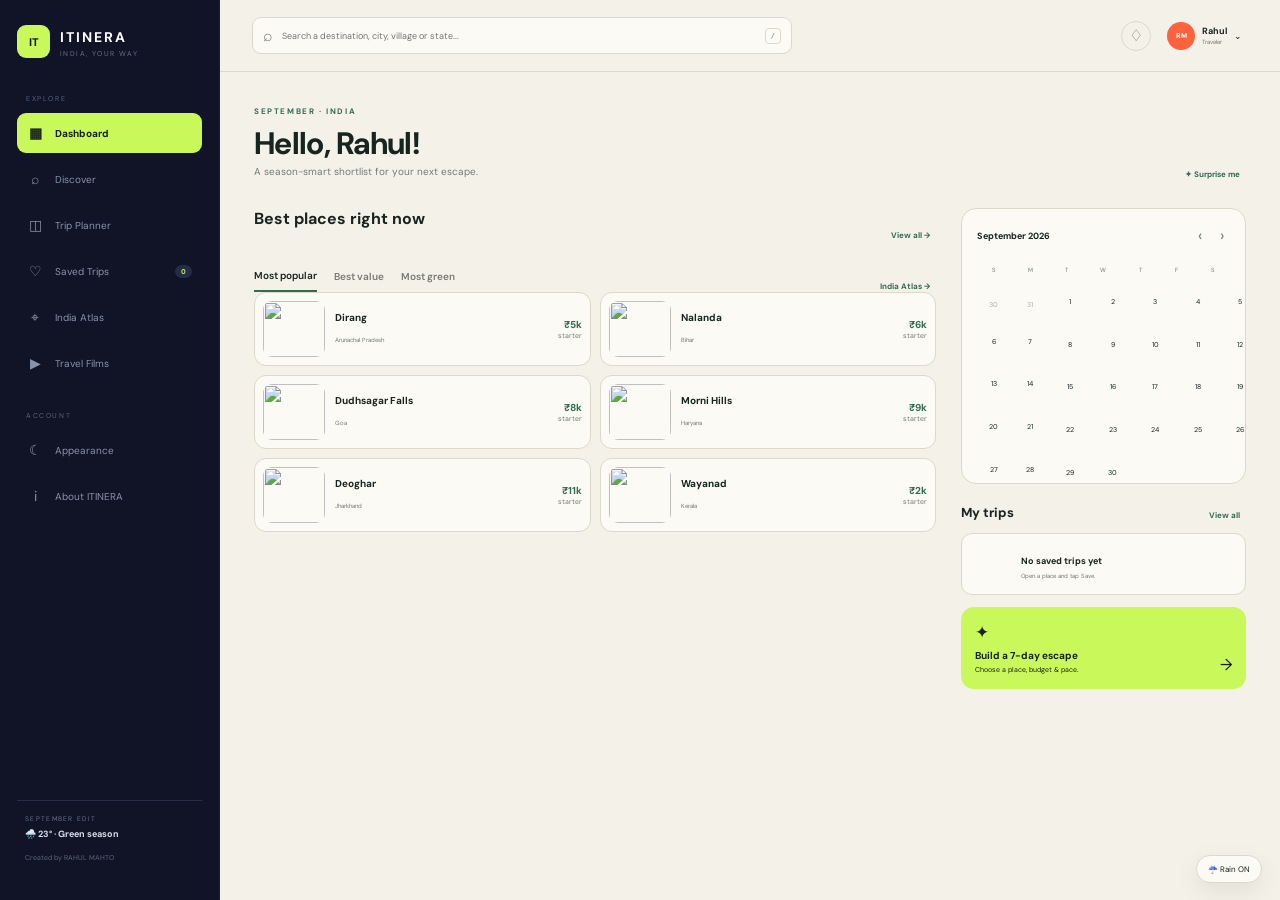
==== commit 9d6cc8d5: "Add files via upload" ====
--- a/index.html
+++ b/index.html
@@ -2,131 +2,112 @@
 <html lang="en">
 <head>
 <meta charset="utf-8">
-<meta name="viewport" content="width=device-width, initial-scale=1">
-<meta name="theme-color" content="#17352a">
-<meta name="description" content="ITINERA — season-aware travel planning across India.">
-<title>ITINERA — India, your way</title>
+<meta name="viewport" content="width=device-width,initial-scale=1">
+<meta name="theme-color" content="#101326">
+<title>ITINERA — Travel Dashboard</title>
 <link rel="preconnect" href="https://fonts.googleapis.com">
 <link rel="preconnect" href="https://fonts.gstatic.com" crossorigin>
-<link href="https://fonts.googleapis.com/css2?family=DM+Sans:wght@400;500;600;700&family=DM+Serif+Display:ital@0;1&display=swap" rel="stylesheet">
+<link href="https://fonts.googleapis.com/css2?family=DM+Sans:wght@400;500;600;700&display=swap" rel="stylesheet">
 <link rel="stylesheet" href="style.css">
 </head>
-<body data-season="monsoon">
-<div id="atmosphere" aria-hidden="true"></div>
-<button class="atmo-btn" id="atmoBtn">☔ <span>Atmosphere ON</span></button>
+<body>
+<div id="atmosphere"></div>
+<button class="weather-switch" id="atmoBtn">☔ <span>Rain ON</span></button>
 
-<header class="site-header">
-  <a class="logo" href="#top"><span>IT</span><strong>ITINERA</strong></a>
-  <nav class="desktop-nav">
-    <a href="#discover">Discover</a><a href="#planner">Planner</a><a href="#india">India</a><a href="#stories">Stories</a>
+<aside class="sidebar" id="sidebar">
+  <div class="brand"><div class="brand-mark">IT</div><div><strong>ITINERA</strong><small>INDIA, YOUR WAY</small></div></div>
+  <div class="menu-label">EXPLORE</div>
+  <nav>
+    <button class="nav-item active" data-view="dashboard"><span>▦</span>Dashboard</button>
+    <button class="nav-item" data-view="discover"><span>⌕</span>Discover</button>
+    <button class="nav-item" data-view="planner"><span>◫</span>Trip Planner</button>
+    <button class="nav-item" data-view="saved"><span>♡</span>Saved Trips <b id="savedCount">0</b></button>
+    <button class="nav-item" data-view="atlas"><span>⌖</span>India Atlas</button>
+    <button class="nav-item" data-view="stories"><span>▶</span>Travel Films</button>
   </nav>
-  <div class="header-tools">
-    <button class="round" id="themeBtn" aria-label="Toggle dark mode">☾</button>
-    <button class="round mobile-only" id="menuBtn" aria-label="Menu">☰</button>
-  </div>
+  <div class="menu-label lower">ACCOUNT</div>
+  <nav>
+    <button class="nav-item" data-action="theme"><span id="themeIcon">☾</span>Appearance</button>
+    <button class="nav-item" data-action="about"><span>i</span>About ITINERA</button>
+  </nav>
+  <div class="sidebar-foot"><small>SEPTEMBER EDIT</small><strong>🌧️ 23° · Green season</strong><span>Created by RAHUL MAHTO</span></div>
+</aside>
+
+<div class="app">
+<header class="topbar">
+  <button class="mobile-menu" id="menuBtn">☰</button>
+  <div class="search-wrap"><span>⌕</span><input id="globalSearch" placeholder="Search a destination, city, village or state..."><kbd>/</kbd></div>
+  <div class="top-actions"><button id="notifBtn" class="top-icon">♢</button><button class="profile" id="profileBtn"><span>RM</span><div><b>Rahul</b><small>Traveler</small></div>⌄</button></div>
 </header>
 
-<main id="top">
-<section class="hero wrap">
-  <div class="hero-text">
-    <p class="eyebrow" id="seasonEyebrow">SEPTEMBER · MONSOON TAIL · INDIA</p>
-    <h1>Go where<br>the <i>season feels<br>right.</i></h1>
-    <p class="lede">ITINERA builds practical India journeys around the month you travel, your budget, your pace and the places you actually want to see.</p>
-    <div class="hero-actions">
-      <button class="primary" onclick="scrollToId('discover')">Start exploring <span>→</span></button>
-      <button class="secondary" onclick="surpriseMe()">Surprise me ↗</button>
+<main id="main">
+<section class="view active" id="view-dashboard">
+  <div class="hello-row"><div><p class="eyebrow">SEPTEMBER · INDIA</p><h1>Hello, Rahul!</h1><p class="muted">A season-smart shortlist for your next escape.</p></div><button class="ghost" id="surpriseBtn">✦ Surprise me</button></div>
+
+  <div class="hero-grid">
+    <div>
+      <div class="section-row"><h2>Best places right now</h2><button class="text-btn" data-viewlink="discover">View all →</button></div>
+      <div class="featured-grid" id="featuredGrid"></div>
+      <div class="section-row gap-top"><div class="tabs" id="homeTabs"><button class="active" data-tab="popular">Most popular</button><button data-tab="budget">Best value</button><button data-tab="green">Most green</button></div><button class="text-btn" data-viewlink="atlas">India Atlas →</button></div>
+      <div class="compact-grid" id="compactGrid"></div>
     </div>
-    <div class="hero-facts"><span><b>₹1.5k</b>starting guide</span><span><b>1–7</b>days</span><span><b>36</b>regions</span></div>
-  </div>
-  <div class="hero-media">
-    <div class="hero-shot">
-      <div class="glass">
-        <small>THE SEPTEMBER EDIT</small>
-        <h2 id="heroTitle">TRAVEL<br>SLOWLY</h2>
-        <p id="heroBlurb">Lush valleys, mountain roads, waterfalls and post-rain quiet.</p>
-        <span id="heroChip">✦ monsoon mode</span>
+    <aside class="right-rail">
+      <div class="calendar">
+        <div class="calendar-head"><b id="calTitle">September 2026</b><button id="prevMonth">‹</button><button id="nextMonth">›</button></div>
+        <div class="week"><span>S</span><span>M</span><span>T</span><span>W</span><span>T</span><span>F</span><span>S</span></div>
+        <div class="days" id="calendarDays"></div>
       </div>
-      <small class="photo-label">PHOTO · DEMO ASSET</small>
-    </div>
-    <div class="season-banner">
-      <div><small id="bannerSmall">THIS MONTH IN INDIA</small><strong id="bannerTitle">Green India, after rain</strong></div><span>↗</span>
-    </div>
+      <div class="rail-head"><h3>My trips</h3><button class="text-btn" data-viewlink="saved">View all</button></div>
+      <div class="trip-list" id="tripList"></div>
+      <button class="promo" id="buildPromo"><span>✦</span><b>Build a 7-day escape</b><small>Choose a place, budget & pace.</small><em>→</em></button>
+    </aside>
   </div>
 </section>
 
-<section class="section wrap" id="discover">
-  <div class="section-title"><div><p class="eyebrow">DISCOVER INDIA</p><h2>Build your <i>travel filter.</i></h2><p>Every destination is searchable. Budget, month and vibe change the shortlist instantly.</p></div><span class="status">LIVE</span></div>
-  <div class="controls">
+<section class="view" id="view-discover">
+  <div class="page-heading"><div><p class="eyebrow">DISCOVER INDIA</p><h1>Find your next <i>place.</i></h1><p class="muted">Search all 36 regions and explore places that fit your month, vibe and budget.</p></div><button class="primary" id="clearFilters">Reset filters</button></div>
+  <div class="filter-panel">
     <label>MONTH<select id="month"></select></label>
-    <label>TRIP LENGTH<select id="tripDays"><option>1 day</option><option>2 days</option><option>3 days</option><option>4 days</option><option>5 days</option><option>6 days</option><option selected>7 days</option></select></label>
+    <label>TRIP LENGTH<select id="length"><option>1 day</option><option>2 days</option><option>3 days</option><option>4 days</option><option>5 days</option><option>6 days</option><option selected>7 days</option></select></label>
     <label>VIBE<select id="vibe"><option>Anything</option><option>Nature</option><option>Culture</option><option>Green</option><option>Scenic</option><option>Slow</option></select></label>
-    <label>BUDGET <b id="budgetValue">₹25k</b><input id="budget" type="range" min="1500" max="250000" step="500" value="25000"><span class="range"><small>₹1.5k</small><small>₹2.5L+</small></span></label>
+    <label>BUDGET <b id="budgetText">₹25k</b><input id="budget" type="range" min="1500" max="250000" step="500" value="25000"><span class="range"><small>₹1.5k</small><small>₹2.5L+</small></span></label>
+    <label>STATE / UT<select id="state"></select></label>
   </div>
-  <div class="searchbar"><span>⌕</span><input id="search" placeholder="Search any place, city, village or state..."><button id="clearSearch">Clear</button></div>
-  <div class="quick" id="quickFilters"></div>
+  <div class="discover-body"><aside class="filter-side"><b>QUICK FILTERS</b><label><input type="checkbox" id="nature"> 🌿 Nature</label><label><input type="checkbox" id="culture"> 🏛 Culture</label><label><input type="checkbox" id="low"> ₹ Under 5k</label><div class="tip"><small>ITINERA TIP</small><p id="discoverTip">September is strong for lush landscapes and slower trips.</p></div></aside><div><div class="results-head"><div><span class="count" id="resultCount">0 places</span></div><select id="sort"><option value="match">Best match</option><option value="low">Lowest budget</option><option value="rating">Highest rated</option></select></div><div class="place-grid" id="placeGrid"></div></div></div>
+</section>
 
-  <div class="results">
-    <aside class="sidebar">
-      <div class="side-heading"><b>INDIA ATLAS</b><span id="count">0</span></div>
-      <select id="stateFilter"><option value="">All states & UTs</option></select>
-      <div class="check-list">
-        <label><input type="checkbox" id="natureOnly"> Nature</label>
-        <label><input type="checkbox" id="cultureOnly"> Culture</label>
-        <label><input type="checkbox" id="lowOnly"> Under ₹5k</label>
-      </div>
-      <button class="reset" id="resetFilters">Reset filters</button>
-      <div class="side-note"><b>Smart note</b><p id="smartNote">September is a strong green-season month in many regions. Always verify local road and trail conditions.</p></div>
-    </aside>
-    <div class="place-content">
-      <div class="results-head"><div><p class="eyebrow" id="seasonLabel">SEASON EDIT</p><h2>Best places for <i id="monthName">September</i></h2></div><select id="sort"><option value="match">Best match</option><option value="low">Lowest budget</option><option value="rating">Highest rated</option></select></div>
-      <div id="cards" class="cards"></div>
+<section class="view" id="view-planner">
+  <div class="page-heading"><div><p class="eyebrow">TRIP PLANNER</p><h1>Build a trip <i>that flows.</i></h1><p class="muted">Pick a destination from Discover or start here. Your route stays season-aware.</p></div></div>
+  <div class="planner-grid">
+    <div class="planner-main">
+      <div class="planner-card"><div class="planner-card-head"><div><small>DESTINATION</small><h2 id="planPlace">Choose a place</h2></div><button id="changePlace">Choose destination</button></div><div class="day-tabs" id="dayTabs"></div><div class="roadmap" id="roadmap"><div class="empty-road">Select a destination to generate your roadmap.</div></div><div class="plan-controls"><label>BUDGET<input id="planBudget" type="number" value="10000" min="1500" step="500"></label><label>TRAVEL STYLE<select id="planStyle"><option>Slow & scenic</option><option>Adventure</option><option>Culture & food</option><option>Nature</option></select></label><button class="primary" id="generatePlan">Generate plan</button></div></div>
     </div>
+    <aside class="planner-side"><div class="info-card"><small>WHAT ITINERA ADDS</small><div>🗺️ Day route</div><div>🛏️ Stay idea</div><div>🍛 Food cue</div><div>🚆 Transport</div><div>▶ Destination video</div><div>☁️ Seasonal note</div></div><div class="info-card green"><small>TRAVEL SMART</small><p>Always verify current weather, road, trail and local access conditions before leaving.</p></div></aside>
   </div>
 </section>
 
-<section class="section wrap mini-section" id="india">
-  <div><p class="eyebrow">THE INDIA MAP, WITHOUT THE CLUTTER</p><h2>One country. <i>36 ways in.</i></h2><p>Search across every state and union territory, then open any place to see a starter plan, budget, stay idea, food cue and travel video search.</p></div>
-  <div class="state-cloud" id="stateCloud"></div>
+<section class="view" id="view-saved">
+  <div class="page-heading"><div><p class="eyebrow">YOUR COLLECTION</p><h1>Saved <i>trips.</i></h1><p class="muted">Everything you save stays in this browser.</p></div></div>
+  <div class="saved-grid" id="savedGrid"></div>
 </section>
 
-<section class="section wrap" id="planner">
-  <div class="planner-copy"><p class="eyebrow">TRIP BUILDER</p><h2>Build a trip in <i>one flow.</i></h2><p>Select a place and let ITINERA lay out your days. The roadmap stays simple: move, eat, explore, rest.</p><div class="builder-stats"><span>🗺️ route</span><span>🛏️ stay</span><span>🍛 food</span><span>▶ video</span></div></div>
-  <div class="planner-card">
-    <div class="planner-top"><strong id="plannerPlace">Choose a place</strong><span id="plannerMeta">7 days · flexible</span></div>
-    <div class="day-tabs" id="dayTabs"></div>
-    <div class="roadmap" id="roadmap"><p>Select a destination to build your roadmap.</p></div>
-    <div class="planner-bottom"><button class="secondary" id="saveBtn">♡ Save trip</button><button class="primary" id="copyBtn">Copy plan →</button></div>
-  </div>
+<section class="view" id="view-atlas">
+  <div class="page-heading"><div><p class="eyebrow">INDIA ATLAS</p><h1>Every state. <i>Your route.</i></h1><p class="muted">Jump into any state or union territory and browse its starter destinations.</p></div></div>
+  <div class="atlas-grid" id="atlasGrid"></div>
 </section>
 
-<section class="section wrap" id="stories">
-  <p class="eyebrow">WATCH BEFORE YOU GO</p><h2>See the place before you <i>book the mood.</i></h2><p>Open YouTube searches for real trip reports, road conditions and cinematic place guides.</p>
-  <div class="videos">
-    <a target="_blank" href="https://www.youtube.com/results?search_query=India+monsoon+travel" class="video one"><span>▶</span><b>India after rain</b></a>
-    <a target="_blank" href="https://www.youtube.com/results?search_query=Meghalaya+travel" class="video two"><span>▶</span><b>Meghalaya</b></a>
-    <a target="_blank" href="https://www.youtube.com/results?search_query=Kashmir+travel" class="video three"><span>▶</span><b>Kashmir</b></a>
-    <a target="_blank" href="https://www.youtube.com/results?search_query=Kerala+travel" class="video four"><span>▶</span><b>Kerala</b></a>
+<section class="view" id="view-stories">
+  <div class="page-heading"><div><p class="eyebrow">TRAVEL FILMS</p><h1>See it before you <i>go.</i></h1><p class="muted">Destination-specific YouTube searches for real-world travel context.</p></div></div>
+  <div class="video-grid">
+    <a target="_blank" href="https://www.youtube.com/results?search_query=Meghalaya+travel+monsoon" style="--img:url('https://images.unsplash.com/photo-1500534623283-312aade485b7?auto=format&fit=crop&w=1200&q=85')"><span>▶</span><b>Meghalaya · Monsoon</b><small>Rain, roots & waterfalls</small></a>
+    <a target="_blank" href="https://www.youtube.com/results?search_query=Kashmir+travel+2026" style="--img:url('https://images.unsplash.com/photo-1548013146-72479768bada?auto=format&fit=crop&w=1200&q=85')"><span>▶</span><b>Kashmir · Valley</b><small>Roads, lakes & mountains</small></a>
+    <a target="_blank" href="https://www.youtube.com/results?search_query=Kerala+backwaters+travel" style="--img:url('https://images.unsplash.com/photo-1602216056096-3b40cc0c9944?auto=format&fit=crop&w=1200&q=85')"><span>▶</span><b>Kerala · Backwaters</b><small>Monsoon & slow travel</small></a>
+    <a target="_blank" href="https://www.youtube.com/results?search_query=Hampi+travel+guide" style="--img:url('https://images.unsplash.com/photo-1600100397608-f010f5f8f3b0?auto=format&fit=crop&w=1200&q=85')"><span>▶</span><b>Hampi · Heritage</b><small>Ruins, trails & food</small></a>
   </div>
 </section>
 </main>
 
-<footer class="site-footer"><strong>ITINERA</strong><span>India, your way.</span><span>CREATED BY RAHUL MAHTO</span></footer>
-
-<div class="modal" id="modal" aria-hidden="true">
-  <div class="modal-box">
-    <button class="modal-close" id="modalClose">×</button>
-    <div class="modal-image" id="modalImage"></div>
-    <div class="modal-body">
-      <p class="eyebrow" id="modalState">STATE</p><h2 id="modalTitle">Place</h2><p id="modalDesc"></p>
-      <div class="modal-grid">
-        <div><small>STARTER BUDGET</small><b id="modalBudget"></b></div><div><small>BEST WINDOW</small><b id="modalBest"></b></div>
-        <div><small>STAY IDEA</small><b id="modalStay"></b></div><div><small>FOOD CUE</small><b id="modalFood"></b></div>
-      </div>
-      <div class="modal-actions"><button class="primary" id="modalPlan">Build roadmap →</button><a class="secondary as-button" id="modalVideo" target="_blank">▶ Watch on YouTube</a><button class="secondary" id="modalSave">♡ Save</button></div>
-    </div>
-  </div>
-</div>
+<div class="modal" id="placeModal"><div class="modal-box"><button class="modal-close" id="modalClose">×</button><div class="modal-photo" id="modalPhoto"></div><div class="modal-body"><p class="eyebrow" id="modalState"></p><h2 id="modalTitle"></h2><p id="modalDesc"></p><div class="modal-stats"><div><small>STARTER</small><b id="modalBudget"></b></div><div><small>BEST WINDOW</small><b id="modalBest"></b></div><div><small>STAY</small><b id="modalStay"></b></div><div><small>FOOD</small><b id="modalFood"></b></div></div><div class="modal-actions"><button class="primary" id="modalPlanner">Build roadmap →</button><a class="secondary" id="modalYT" target="_blank">▶ Watch on YouTube</a><button class="secondary" id="modalSave">♡ Save</button></div></div></div></div>
 <div class="toast" id="toast"></div>
-
 <script src="data.js"></script><script src="script.js"></script>
 </body></html>
--- a/style.css
+++ b/style.css
@@ -1 +1 @@
-:root{--bg:#f3eee3;--paper:#fbf8f0;--paper2:#eee9dd;--ink:#142820;--muted:#687169;--green:#326b52;--green2:#173e2e;--gold:#cfa768;--line:#d9d1c4;--danger:#8c493d;--shadow:0 24px 80px rgba(24,36,28,.12)}*{box-sizing:border-box}html{scroll-behavior:smooth}body{margin:0;background:var(--bg);color:var(--ink);font-family:"DM Sans",sans-serif;transition:background .3s,color .3s}button,input,select{font:inherit}button,a{cursor:pointer}.wrap{max-width:1240px;margin:auto;padding-left:32px;padding-right:32px}.site-header{height:66px;border-bottom:1px solid var(--line);display:flex;align-items:center;justify-content:space-between;padding:0 5vw;position:sticky;top:0;background:color-mix(in srgb,var(--bg) 94%,transparent);backdrop-filter:blur(16px);z-index:25}.logo{display:flex;align-items:center;gap:9px;color:var(--ink);text-decoration:none;font-size:12px}.logo span{display:grid;place-items:center;width:25px;height:25px;border-radius:7px;background:var(--ink);color:#fff;font-size:8px}.desktop-nav{display:flex;gap:28px;font-size:9px;color:var(--muted)}.desktop-nav a{color:inherit;text-decoration:none}.desktop-nav a:hover{color:var(--green)}.header-tools{display:flex;gap:7px}.round{width:30px;height:30px;border:1px solid var(--line);background:transparent;border-radius:50%;color:var(--ink)}.mobile-only{display:none}.atmo-btn{position:fixed;z-index:40;top:80px;left:15px;border:1px solid var(--line);background:rgba(251,248,240,.9);color:var(--ink);backdrop-filter:blur(10px);border-radius:20px;padding:8px 11px;font-size:8px;box-shadow:0 5px 22px rgba(0,0,0,.08)}#atmosphere{position:fixed;inset:0;z-index:20;pointer-events:none;overflow:hidden}.rain-drop{position:absolute;top:-30px;width:1px;height:20px;background:linear-gradient(transparent,rgba(74,118,99,.7));animation:rainfall linear infinite}@keyframes rainfall{to{transform:translate(20px,112vh)}}.sun-mote{position:absolute;width:6px;height:6px;border-radius:50%;background:rgba(207,167,104,.35);animation:float 8s ease-in-out infinite}@keyframes float{50%{transform:translate(28px,30px)}100%{transform:translate(-10px,80px)}}.fall-leaf{position:absolute;top:-20px;animation:leafdrop linear infinite;font-size:13px;opacity:.55}@keyframes leafdrop{to{transform:translate(90px,110vh) rotate(300deg)}}.hero{display:grid;grid-template-columns:.9fr 1.1fr;gap:72px;align-items:center;padding-top:72px;padding-bottom:54px}.hero-text{padding-left:22px}.eyebrow{font-size:8px;letter-spacing:1.65px;font-weight:700;color:var(--green);text-transform:uppercase;margin:0}.hero h1{font:400 clamp(53px,7vw,82px)/.9 "DM Serif Display",serif;letter-spacing:-2.3px;margin:18px 0}.hero h1 i,h2 i{font-style:italic;color:var(--green)}.lede{max-width:480px;font-size:12px;color:var(--muted);line-height:1.65}.hero-actions{display:flex;gap:7px;margin:22px 0}.primary,.secondary{border-radius:9px;padding:11px 15px;font-size:9px;font-weight:700;text-decoration:none}.primary{background:var(--ink);color:#fff;border:1px solid var(--ink)}.secondary{background:transparent;color:var(--ink);border:1px solid var(--ink)}.as-button{display:inline-flex;align-items:center}.hero-facts{display:flex;gap:28px;color:var(--muted);font-size:7px}.hero-facts b{display:block;color:var(--ink);font:400 17px "DM Serif Display",serif;margin-bottom:2px}.hero-media{min-width:0}.hero-shot{height:490px;border-radius:21px;position:relative;overflow:hidden;background:url("https://images.unsplash.com/photo-1501785888041-af3ef285b470?auto=format&fit=crop&w=1400&q=88") center/cover;box-shadow:var(--shadow)}.hero-shot:after{content:"";position:absolute;inset:0;background:linear-gradient(180deg,rgba(10,22,17,.03),rgba(8,23,16,.43))}.glass{position:absolute;z-index:2;top:22px;left:22px;width:225px;padding:16px;border-radius:11px;background:rgba(17,43,33,.5);backdrop-filter:blur(12px);border:1px solid rgba(255,255,255,.23);color:#fff}.glass small{font-size:7px;letter-spacing:1.3px}.glass h2{font:400 31px/1 "DM Serif Display",serif;margin:8px 0}.glass p{font-size:8px;line-height:1.5;color:#e7eee9}.glass span{display:inline-block;border:1px solid rgba(255,255,255,.3);padding:5px 8px;border-radius:13px;font-size:7px}.photo-label{position:absolute;z-index:2;right:13px;bottom:10px;font-size:6px;color:#fff}.season-banner{height:82px;margin-top:13px;border-radius:14px;overflow:hidden;background:url("https://images.unsplash.com/photo-1470770841072-f978cf4d019e?auto=format&fit=crop&w=1100&q=85") center/cover;display:flex;justify-content:space-between;align-items:end;padding:13px 16px;color:#fff;position:relative}.season-banner:after{content:"";position:absolute;inset:0;background:linear-gradient(90deg,rgba(14,47,33,.73),rgba(14,47,33,.07))}.season-banner>*{position:relative;z-index:2}.season-banner small{display:block;font-size:6px;letter-spacing:1.2px}.season-banner strong{display:block;font:400 20px "DM Serif Display",serif}.section{padding-top:56px;padding-bottom:56px;border-top:1px solid var(--line)}.section h2{font:400 31px "DM Serif Display",serif;margin:8px 0}.section>p,.section-title p:not(.eyebrow){font-size:10px;color:var(--muted);line-height:1.6;max-width:620px}.section-title{display:flex;justify-content:space-between;align-items:end}.status{font-size:7px;border:1px solid var(--line);padding:6px 8px;border-radius:12px;color:var(--muted)}.controls{display:grid;grid-template-columns:1fr 1fr 1fr 1.3fr;gap:15px;margin-top:24px;background:rgba(255,255,255,.22);border:1px solid var(--line);border-radius:12px;padding:15px}.controls label{font-size:7px;color:var(--muted);font-weight:700;letter-spacing:1px}.controls b{float:right;color:var(--ink)}select,input[type=range]{margin-top:7px}.controls select{width:100%;padding:9px;border:1px solid var(--line);border-radius:7px;background:var(--paper);color:var(--ink);font-size:9px}.controls input[type=range]{width:100%;accent-color:var(--green);display:block}.range{display:flex;justify-content:space-between;font-size:6px;font-weight:400;letter-spacing:0}.searchbar{display:flex;align-items:center;gap:9px;margin-top:11px;border:1px solid var(--line);background:var(--paper);border-radius:10px;padding:0 10px}.searchbar span{color:var(--green)}.searchbar input{flex:1;border:0;outline:none;background:transparent;color:var(--ink);padding:11px;font-size:9px}.searchbar button{border:0;background:transparent;color:var(--muted);font-size:8px}.quick{display:flex;gap:6px;flex-wrap:wrap;margin-top:10px}.quick button{padding:6px 9px;border:1px solid var(--line);background:transparent;border-radius:14px;color:var(--muted);font-size:7px}.quick button.active{background:var(--green);border-color:var(--green);color:#fff}.results{display:grid;grid-template-columns:165px 1fr;gap:22px;margin-top:28px}.sidebar{background:rgba(255,255,255,.15);border:1px solid var(--line);border-radius:12px;padding:12px;height:max-content}.side-heading{display:flex;justify-content:space-between;font-size:8px;margin-bottom:10px}.sidebar select{width:100%;padding:8px;border:1px solid var(--line);border-radius:7px;background:var(--paper);color:var(--ink);font-size:8px}.check-list{border-top:1px solid var(--line);margin-top:12px;padding-top:8px}.check-list label{display:block;color:var(--muted);font-size:8px;margin:10px 0}.check-list input{accent-color:var(--green)}.reset{width:100%;border:1px solid var(--line);background:transparent;color:var(--ink);border-radius:7px;padding:8px;font-size:7px}.side-note{border-top:1px solid var(--line);margin-top:12px;padding-top:10px}.side-note b{font-size:8px}.side-note p{font-size:7px;line-height:1.5;color:var(--muted)}.place-head,.results-head{display:flex;justify-content:space-between;align-items:end}.results-head select{padding:7px 9px;border:1px solid var(--line);border-radius:7px;background:var(--paper);color:var(--ink);font-size:8px}.cards{display:grid;grid-template-columns:repeat(3,minmax(0,1fr));gap:10px;margin-top:14px}.place{overflow:hidden;border:1px solid var(--line);border-radius:12px;background:var(--paper);box-shadow:0 5px 20px rgba(22,38,29,.045);transition:.2s}.place:hover{transform:translateY(-4px);box-shadow:var(--shadow)}.place-image{height:160px;background-size:cover;background-position:center;position:relative}.place-image:after{content:"";position:absolute;inset:45% 0 0;background:linear-gradient(transparent,rgba(0,0,0,.55))}.badge{position:absolute;z-index:2;top:9px;left:9px;background:rgba(251,248,240,.92);border-radius:9px;padding:5px 7px;font-size:7px;color:#1b2b23}.place-body{padding:10px}.place-body h3{font:400 20px "DM Serif Display",serif;margin:0 0 3px}.place-body .subline{font-size:7px;color:var(--muted)}.place-meta{display:flex;justify-content:space-between;margin-top:9px;font-size:7px;color:var(--muted)}.place-body button{margin-top:9px;width:100%;border:1px solid var(--ink);background:var(--ink);color:#fff;border-radius:7px;padding:8px;font-size:7px}.mini-section{display:grid;grid-template-columns:1fr 2fr;gap:35px}.state-cloud{display:flex;flex-wrap:wrap;gap:7px;align-content:start}.state-cloud button{border:1px solid var(--line);background:var(--paper);border-radius:13px;padding:9px 11px;font:400 12px "DM Serif Display",serif;color:var(--ink)}.state-cloud button:hover{border-color:var(--green);color:var(--green)}.builder-stats{display:flex;gap:7px;flex-wrap:wrap;margin-top:18px}.builder-stats span{border:1px solid var(--line);background:var(--paper);padding:8px 10px;border-radius:14px;font-size:7px;color:var(--muted)}.planner{display:grid;grid-template-columns:1fr 1.15fr;gap:45px;align-items:center}.planner-card{background:var(--paper);border:1px solid var(--line);border-radius:15px;overflow:hidden}.planner-top{padding:13px 14px;border-bottom:1px solid var(--line);display:flex;justify-content:space-between;font-size:8px}.planner-top span{color:var(--muted)}.day-tabs{display:flex;border-bottom:1px solid var(--line)}.day-tabs button{flex:1;border:0;background:transparent;color:var(--muted);padding:10px 2px;font-size:7px}.day-tabs button.active{color:var(--ink);font-weight:700;border-bottom:2px solid var(--green)}.roadmap{height:175px;position:relative;padding:18px;overflow:hidden}.roadmap>p{font-size:9px;color:var(--muted);text-align:center;margin-top:60px}.road-line{position:absolute;top:52%;left:10%;right:10%;height:1px;background:#bab9ae;transform:rotate(-7deg)}.nodes{display:flex;height:100%;align-items:center;justify-content:space-between;position:relative}.node{text-align:center;font-size:7px;color:var(--ink)}.node .node-icon{width:29px;height:29px;border-radius:50%;border:1px solid var(--green);background:var(--paper);display:grid;place-items:center;margin:0 auto 6px;font-size:13px;box-shadow:0 0 0 5px color-mix(in srgb,var(--green) 10%,transparent)}.node small{display:block;color:var(--muted);font-size:6px;margin-top:2px}.planner-bottom{border-top:1px solid var(--line);padding:11px 13px;display:flex;gap:7px}.planner-bottom button{padding:8px 10px;font-size:7px}.planner-bottom .primary{margin-left:auto}.videos{display:grid;grid-template-columns:1.35fr 1fr 1fr 1fr;gap:8px;margin-top:22px}.video{height:165px;border-radius:11px;overflow:hidden;position:relative;background-size:cover;background-position:center;border:1px solid var(--line);text-decoration:none}.one{background-image:url("https://images.unsplash.com/photo-1470770841072-f978cf4d019e?auto=format&fit=crop&w=1000&q=85")}.two{background-image:url("https://images.unsplash.com/photo-1500534623283-312aade485b7?auto=format&fit=crop&w=1000&q=85")}.three{background-image:url("https://images.unsplash.com/photo-1548013146-72479768bada?auto=format&fit=crop&w=1000&q=85")}.four{background-image:url("https://images.unsplash.com/photo-1602216056096-3b40cc0c9944?auto=format&fit=crop&w=1000&q=85")}.video:after{content:"";position:absolute;inset:0;background:linear-gradient(transparent 45%,rgba(0,0,0,.72))}.video span{position:absolute;z-index:2;left:10px;bottom:10px;width:26px;height:26px;border-radius:50%;display:grid;place-items:center;background:#fff;color:var(--ink);font-size:9px}.video b{position:absolute;z-index:2;left:44px;bottom:13px;color:#fff;font-size:8px}.site-footer{max-width:1240px;margin:auto;padding:26px 32px 35px;border-top:1px solid var(--line);display:flex;gap:24px;font-size:8px;color:var(--muted)}.site-footer strong{color:var(--ink);letter-spacing:1.2px}.site-footer span:last-child{margin-left:auto}.modal{position:fixed;inset:0;background:rgba(7,20,15,.55);display:none;align-items:center;justify-content:center;z-index:100;padding:25px}.modal.show{display:flex}.modal-box{width:min(760px,100%);max-height:90vh;overflow:auto;background:var(--paper);border:1px solid var(--line);border-radius:18px;position:relative;box-shadow:0 30px 90px rgba(0,0,0,.3)}.modal-close{position:absolute;right:12px;top:12px;z-index:3;width:30px;height:30px;border-radius:50%;border:1px solid rgba(255,255,255,.5);background:rgba(0,0,0,.35);color:#fff;font-size:18px}.modal-image{height:260px;background-size:cover;background-position:center}.modal-body{padding:20px}.modal-body h2{font:400 38px "DM Serif Display",serif;margin:6px 0}.modal-body>p:not(.eyebrow){font-size:10px;color:var(--muted);line-height:1.6}.modal-grid{display:grid;grid-template-columns:repeat(4,1fr);gap:8px;margin:18px 0}.modal-grid>div{border:1px solid var(--line);border-radius:10px;padding:11px}.modal-grid small{display:block;font-size:6px;color:var(--muted);letter-spacing:1px}.modal-grid b{display:block;margin-top:7px;font:400 14px "DM Serif Display",serif}.modal-actions{display:flex;gap:7px}.modal-actions button,.modal-actions a{padding:9px 12px;font-size:8px}.toast{position:fixed;right:20px;bottom:20px;z-index:120;background:var(--ink);color:#fff;padding:11px 14px;border-radius:8px;font-size:8px;opacity:0;transform:translateY(15px);pointer-events:none;transition:.25s}.toast.show{opacity:1;transform:none}.dark{--bg:#101b16;--paper:#17251f;--paper2:#1d2d25;--ink:#edf4ed;--muted:#aeb9b1;--green:#79af91;--green2:#a6c9b2;--gold:#e0bf81;--line:#34473d;--shadow:0 24px 80px rgba(0,0,0,.3)}.dark .atmo-btn{background:rgba(23,37,31,.9)}.dark .hero-shot{box-shadow:0 24px 80px rgba(0,0,0,.3)}@media(max-width:930px){.hero{grid-template-columns:1fr;gap:28px}.hero-text{padding-left:0}.controls{grid-template-columns:1fr 1fr}.results,.mini-section,.planner{grid-template-columns:1fr}.cards{grid-template-columns:repeat(2,1fr)}.videos{grid-template-columns:1fr 1fr}.modal-grid{grid-template-columns:1fr 1fr}}@media(max-width:650px){.wrap{padding-left:16px;padding-right:16px}.desktop-nav{display:none}.mobile-only{display:block}.hero{padding-top:45px}.hero h1{font-size:56px}.hero-shot{height:390px}.controls,.cards,.videos{grid-template-columns:1fr}.results{gap:12px}.hero-facts{gap:16px}.section{padding-top:42px;padding-bottom:42px}.site-footer{display:block;padding:22px 16px;line-height:2.3}.site-footer span:last-child{display:block;margin:0}.floating{top:72px}.modal{padding:12px}.modal-image{height:210px}.modal-actions{flex-wrap:wrap}.modal-actions .primary,.modal-actions .secondary{flex:1}.state-cloud button{font-size:11px}}+:root{--bg:#f4f1e9;--surface:#fbfaf4;--surface2:#ebe7dd;--ink:#16251f;--muted:#747b74;--green:#326c51;--lime:#c9f85a;--orange:#ff623d;--line:#ded8ca;--shadow:0 18px 60px rgba(29,40,33,.1)}*{box-sizing:border-box}html,body{margin:0;min-height:100%;font-family:"DM Sans",sans-serif;background:var(--bg);color:var(--ink)}body{overflow-x:hidden}button,input,select{font:inherit}button{cursor:pointer}a{text-decoration:none;color:inherit}.dark{--bg:#0f1322;--surface:#171c31;--surface2:#202641;--ink:#e8edf8;--muted:#9da6bd;--green:#8ebfa5;--lime:#c9f85a;--orange:#ff7256;--line:#2b324b;--shadow:0 18px 60px rgba(0,0,0,.35)}#atmosphere{position:fixed;inset:0;pointer-events:none;z-index:18;overflow:hidden}.rain-drop{position:absolute;top:-25px;width:1px;height:21px;background:linear-gradient(transparent,rgba(101,136,119,.78));animation:fall linear infinite}.rain-drop.big{height:28px;opacity:.55}@keyframes fall{to{transform:translate(26px,115vh)}}.leaf{position:absolute;top:-20px;animation:leafFall linear infinite;opacity:.5}@keyframes leafFall{to{transform:translate(90px,110vh) rotate(300deg)}}.sun-mote{position:absolute;width:6px;height:6px;border-radius:50%;background:rgba(218,175,90,.4);animation:float 9s ease-in-out infinite}@keyframes float{50%{transform:translate(25px,35px)}}.sidebar{position:fixed;left:0;top:0;bottom:0;width:220px;background:#101426;color:#9da6bd;z-index:24;padding:25px 17px;display:flex;flex-direction:column;border-right:1px solid rgba(255,255,255,.04)}.dark .sidebar{background:#0b0e18}.brand{display:flex;gap:10px;align-items:center;color:#fff;margin-bottom:36px}.brand-mark{width:33px;height:33px;border-radius:9px;background:var(--lime);color:#121727;font-weight:800;font-size:11px;display:grid;place-items:center}.brand strong{font-size:14px;letter-spacing:2px}.brand small{display:block;color:#667088;font-size:7px;letter-spacing:1.4px;margin-top:2px}.menu-label{font-size:7px;letter-spacing:1.6px;margin:0 9px 10px;color:#59627a}.menu-label.lower{margin-top:28px}.sidebar nav{display:grid;gap:6px}.nav-item{width:100%;background:transparent;border:0;color:#8992a9;padding:11px 10px;border-radius:9px;text-align:left;display:flex;align-items:center;gap:12px;font-size:10px}.nav-item span:first-child{width:16px;text-align:center;font-size:14px}.nav-item b{margin-left:auto;background:#252c45;color:#c9f85a;border-radius:10px;padding:2px 6px;font-size:7px}.nav-item:hover{color:#fff;background:#181e33}.nav-item.active{background:var(--lime);color:#15201b;font-weight:700}.nav-item.active b{background:#15201b;color:var(--lime)}.sidebar-foot{margin-top:auto;padding:13px 8px;border-top:1px solid #272d42;font-size:8px;display:grid;gap:5px}.sidebar-foot small{color:#69728a;letter-spacing:1.3px}.sidebar-foot strong{color:#d8deec;font-size:9px}.sidebar-foot span{color:#5d667d;font-size:7px;margin-top:8px}.app{margin-left:220px;min-height:100vh}.topbar{height:72px;position:sticky;top:0;z-index:22;background:color-mix(in srgb,var(--bg) 94%,transparent);backdrop-filter:blur(18px);display:flex;align-items:center;justify-content:space-between;padding:0 32px;border-bottom:1px solid var(--line)}.search-wrap{height:37px;max-width:540px;flex:1;background:var(--surface);border:1px solid var(--line);border-radius:9px;display:flex;align-items:center;padding:0 10px;gap:7px;color:var(--muted)}.search-wrap input{border:0;outline:0;background:transparent;color:var(--ink);flex:1;font-size:9px}.search-wrap kbd{font-size:7px;border:1px solid var(--line);padding:3px 5px;border-radius:4px;color:var(--muted)}.top-actions{display:flex;align-items:center;gap:10px}.top-icon{width:30px;height:30px;border-radius:50%;border:1px solid var(--line);background:transparent;color:var(--muted)}.profile{border:0;background:transparent;display:flex;align-items:center;gap:7px;color:var(--ink);font-size:9px}.profile span{width:28px;height:28px;border-radius:50%;background:var(--orange);color:#fff;display:grid;place-items:center;font-size:7px;font-weight:800}.profile b,.profile small{display:block;text-align:left}.profile small{color:var(--muted);font-size:6px;margin-top:1px}.mobile-menu{display:none}.weather-switch{position:fixed;right:18px;bottom:17px;z-index:45;border:1px solid var(--line);background:var(--surface);color:var(--ink);padding:8px 11px;border-radius:20px;font-size:8px;box-shadow:0 8px 25px rgba(0,0,0,.08)}main{max-width:1400px;padding:34px 34px 60px;margin:auto}.view{display:none}.view.active{display:block}.eyebrow{font-size:8px;font-weight:700;color:var(--green);letter-spacing:1.6px;margin:0}.muted{color:var(--muted);font-size:10px;line-height:1.6;margin-top:6px}.hello-row,.page-heading{display:flex;align-items:end;justify-content:space-between;margin-bottom:28px}.hello-row h1,.page-heading h1{font-size:31px;letter-spacing:-.7px;margin:7px 0 0}.hello-row .muted{margin:0}.ghost,.text-btn{background:transparent;border:0;color:var(--green);font-weight:700;font-size:8px}.hero-grid{display:grid;grid-template-columns:minmax(0,1fr) 285px;gap:25px}.section-row,.results-head,.rail-head{display:flex;align-items:end;justify-content:space-between}.section-row h2{font-size:16px;margin:0 0 12px}.featured-grid{display:grid;grid-template-columns:repeat(3,minmax(0,1fr));gap:12px}.featured{border:1px solid var(--line);border-radius:15px;background:var(--surface);overflow:hidden;box-shadow:0 5px 24px rgba(0,0,0,.04);transition:.2s}.featured:hover{transform:translateY(-3px);box-shadow:var(--shadow)}.featured-img{height:150px;background-size:cover;background-position:center;position:relative}.featured-img:after{content:"";position:absolute;inset:45% 0 0;background:linear-gradient(transparent,rgba(0,0,0,.5))}.tag{position:absolute;z-index:2;top:9px;left:9px;background:rgba(251,250,244,.92);padding:5px 7px;border-radius:8px;font-size:6px}.featured-body{padding:10px}.featured-body h3{font-size:16px;margin:0}.featured-body p{font-size:7px;color:var(--muted);margin:4px 0 9px}.price-row{display:flex;align-items:center;justify-content:space-between;font-size:7px;color:var(--muted)}.price-row b{font-size:11px;color:var(--ink)}.featured-body button{margin-top:9px;width:100%;padding:8px;border:0;border-radius:7px;background:var(--ink);color:#fff;font-size:7px}.gap-top{margin-top:28px}.tabs{display:flex;gap:17px}.tabs button{background:transparent;border:0;padding:0 0 8px;color:var(--muted);font-size:10px;font-weight:600}.tabs button.active{color:var(--ink);border-bottom:2px solid var(--green)}.compact-grid{display:grid;grid-template-columns:1fr 1fr;gap:9px}.compact{display:flex;gap:10px;align-items:center;padding:8px;border:1px solid var(--line);border-radius:12px;background:var(--surface)}.compact img{width:62px;height:56px;border-radius:9px;object-fit:cover}.compact h4{font-size:10px;margin:0 0 2px}.compact small{font-size:6px;color:var(--muted)}.compact .mini-price{margin-left:auto;text-align:right;font-size:7px;color:var(--muted)}.compact .mini-price b{display:block;color:var(--green);font-size:10px}.right-rail{display:grid;align-content:start;gap:12px}.calendar{border:1px solid var(--line);border-radius:15px;background:var(--surface);padding:15px}.calendar-head{display:flex;align-items:center;gap:6px;font-size:9px}.calendar-head b{margin-right:auto}.calendar-head button{border:0;background:transparent;color:var(--muted);font-size:16px}.week,.days{display:grid;grid-template-columns:repeat(7,1fr);gap:3px}.week{margin:19px 0 8px}.week span{font-size:6px;color:var(--muted);text-align:center}.days button{aspect-ratio:1;border:0;border-radius:50%;background:transparent;color:var(--ink);font-size:7px}.days button:hover,.days button.selected{background:var(--lime);color:#16231c}.days button.muted{color:#adb2ac}.rail-head{margin-top:8px}.rail-head h3{font-size:13px;margin:0}.trip-list{display:grid;gap:7px}.trip-item{display:flex;gap:8px;padding:9px;border-radius:11px;background:var(--surface);border:1px solid var(--line);align-items:center}.trip-thumb{width:42px;height:42px;border-radius:8px;background-size:cover;background-position:center}.trip-item b{font-size:9px}.trip-item small{display:block;color:var(--muted);font-size:6px;margin-top:3px}.promo{border:0;text-align:left;padding:14px;border-radius:13px;background:var(--lime);color:#16231c;position:relative;min-height:82px}.promo span{font-size:17px}.promo b{display:block;margin-top:6px;font-size:10px}.promo small{font-size:7px;display:block;max-width:150px;margin-top:3px}.promo em{position:absolute;right:14px;bottom:14px;font-style:normal;font-size:16px}.filter-panel{display:grid;grid-template-columns:repeat(5,1fr);gap:10px;background:var(--surface);border:1px solid var(--line);border-radius:13px;padding:13px;margin-bottom:18px}.filter-panel label{font-size:7px;color:var(--muted);font-weight:700;letter-spacing:.8px}.filter-panel select,.filter-panel input{width:100%;margin-top:7px}.filter-panel select{padding:8px;border:1px solid var(--line);background:var(--surface);color:var(--ink);border-radius:7px;font-size:8px}.filter-panel input[type=range]{accent-color:var(--green)}.filter-panel b{float:right;color:var(--ink);font-size:8px}.range{display:flex;justify-content:space-between;font-size:6px}.discover-body{display:grid;grid-template-columns:155px 1fr;gap:17px}.filter-side{border:1px solid var(--line);border-radius:12px;background:var(--surface);padding:12px;height:max-content}.filter-side>b{font-size:8px}.filter-side label{display:block;color:var(--muted);font-size:8px;margin:12px 0}.filter-side input{accent-color:var(--green)}.tip{border-top:1px solid var(--line);padding-top:12px;margin-top:13px}.tip small{font-size:6px;letter-spacing:1px;color:var(--green)}.tip p{font-size:7px;color:var(--muted);line-height:1.5}.results-head{margin-bottom:10px}.count{font-size:8px;color:var(--muted)}.results-head select{padding:7px;border:1px solid var(--line);border-radius:7px;background:var(--surface);color:var(--ink);font-size:8px}.place-grid{display:grid;grid-template-columns:repeat(4,minmax(0,1fr));gap:10px}.place{border:1px solid var(--line);background:var(--surface);border-radius:12px;overflow:hidden}.place-img{height:125px;background-size:cover;background-position:center;position:relative}.place-img:after{content:"";position:absolute;inset:55% 0 0;background:linear-gradient(transparent,rgba(0,0,0,.55))}.place-body{padding:9px}.place-body h3{font-size:14px;margin:0}.place-body small{font-size:6px;color:var(--muted)}.place-meta{display:flex;justify-content:space-between;margin-top:7px;font-size:6px;color:var(--muted)}.place-meta b{color:var(--green);font-size:8px}.place-body button{margin-top:8px;width:100%;padding:7px;border:0;border-radius:7px;background:var(--ink);color:#fff;font-size:7px}.planner-grid{display:grid;grid-template-columns:1fr 260px;gap:18px}.planner-card{border:1px solid var(--line);background:var(--surface);border-radius:15px;overflow:hidden}.planner-card-head{padding:15px;display:flex;justify-content:space-between;align-items:center;border-bottom:1px solid var(--line)}.planner-card-head small{font-size:6px;color:var(--muted);letter-spacing:1px}.planner-card-head h2{font-size:18px;margin:5px 0 0}.planner-card-head button{border:1px solid var(--line);background:transparent;color:var(--ink);padding:8px;border-radius:7px;font-size:7px}.day-tabs{display:flex;border-bottom:1px solid var(--line)}.day-tabs button{flex:1;padding:10px 2px;border:0;background:transparent;color:var(--muted);font-size:7px}.day-tabs button.active{color:var(--ink);border-bottom:2px solid var(--green);font-weight:700}.roadmap{height:230px;padding:20px;position:relative;overflow:hidden}.road-line{position:absolute;left:9%;right:9%;top:53%;height:1px;background:#b3b7b0;transform:rotate(-6deg)}.nodes{height:100%;display:flex;justify-content:space-between;align-items:center;position:relative}.node{text-align:center;font-size:7px}.node-icon{width:35px;height:35px;border-radius:50%;display:grid;place-items:center;margin:auto auto 6px;background:var(--surface2);border:1px solid var(--green);font-size:14px}.node small{display:block;color:var(--muted);font-size:6px;margin-top:2px}.empty-road{text-align:center;color:var(--muted);font-size:8px;padding-top:80px}.plan-controls{display:flex;gap:8px;padding:12px;border-top:1px solid var(--line);align-items:end}.plan-controls label{font-size:7px;color:var(--muted);flex:1}.plan-controls input,.plan-controls select{width:100%;padding:8px;border:1px solid var(--line);border-radius:7px;background:var(--surface);color:var(--ink);font-size:8px}.plan-controls button{padding:9px 12px;font-size:7px}.planner-side{display:grid;gap:10px;align-content:start}.info-card{border:1px solid var(--line);background:var(--surface);border-radius:13px;padding:13px;display:grid;gap:9px;font-size:8px}.info-card small{font-size:6px;color:var(--green);font-weight:700;letter-spacing:1px}.info-card.green{background:color-mix(in srgb,var(--lime) 23%,var(--surface))}.info-card p{font-size:7px;color:var(--muted);line-height:1.6}.saved-grid{display:grid;grid-template-columns:repeat(4,1fr);gap:11px}.saved-card{border:1px solid var(--line);background:var(--surface);border-radius:13px;overflow:hidden}.saved-card .pic{height:135px;background-size:cover;background-position:center}.saved-card .body{padding:10px}.saved-card h3{font-size:15px;margin:0}.saved-card p{font-size:7px;color:var(--muted)}.saved-card button{width:100%;padding:8px;border:1px solid var(--line);background:transparent;border-radius:7px;color:var(--ink);font-size:7px}.atlas-grid{display:grid;grid-template-columns:repeat(4,1fr);gap:10px}.state-card{border:1px solid var(--line);background:var(--surface);border-radius:12px;padding:12px;transition:.2s}.state-card:hover{transform:translateY(-2px);border-color:var(--green)}.state-card h3{font-size:11px;margin:0}.state-card p{font-size:7px;color:var(--muted);margin:5px 0 10px}.state-card button{border:1px solid var(--line);background:transparent;color:var(--ink);border-radius:7px;padding:7px 9px;font-size:7px}.video-grid{display:grid;grid-template-columns:repeat(4,1fr);gap:11px}.video-grid>a{height:225px;border-radius:14px;border:1px solid var(--line);overflow:hidden;position:relative;background:linear-gradient(transparent,rgba(0,0,0,.7)),var(--img) center/cover}.video-grid>a span{position:absolute;left:12px;bottom:12px;width:28px;height:28px;border-radius:50%;background:#fff;color:#15251e;display:grid;place-items:center;font-size:9px}.video-grid>a b{position:absolute;left:49px;bottom:16px;color:#fff;font-size:9px}.video-grid>a small{position:absolute;left:49px;bottom:7px;color:#dfe5df;font-size:6px}.modal{display:none;position:fixed;z-index:100;inset:0;padding:22px;background:rgba(8,14,12,.6);align-items:center;justify-content:center}.modal.show{display:flex}.modal-box{width:min(820px,100%);max-height:92vh;overflow:auto;background:var(--surface);border-radius:18px;border:1px solid var(--line);position:relative;box-shadow:0 30px 100px rgba(0,0,0,.35)}.modal-close{position:absolute;right:12px;top:12px;z-index:3;width:30px;height:30px;border:1px solid rgba(255,255,255,.5);border-radius:50%;background:rgba(0,0,0,.38);color:#fff;font-size:18px}.modal-photo{height:290px;background-position:center;background-size:cover}.modal-body{padding:19px}.modal-body h2{font-size:30px;margin:7px 0}.modal-body>p:not(.eyebrow){font-size:9px;color:var(--muted);line-height:1.6}.modal-stats{display:grid;grid-template-columns:repeat(4,1fr);gap:7px;margin:18px 0}.modal-stats>div{padding:10px;border:1px solid var(--line);border-radius:9px}.modal-stats small{display:block;font-size:5px;color:var(--muted);letter-spacing:1px}.modal-stats b{display:block;font-size:11px;margin-top:6px}.modal-actions{display:flex;gap:7px}.modal-actions .primary,.modal-actions .secondary{padding:9px 12px;font-size:7px}.toast{position:fixed;right:20px;bottom:20px;background:var(--ink);color:var(--bg);z-index:150;border-radius:8px;padding:10px 13px;font-size:7px;opacity:0;transform:translateY(10px);transition:.2s;pointer-events:none}.toast.show{opacity:1;transform:none}@media(max-width:1050px){.sidebar{width:190px}.app{margin-left:190px}.hero-grid{grid-template-columns:1fr}.right-rail{grid-template-columns:1fr 1fr}.filter-panel{grid-template-columns:repeat(3,1fr)}.place-grid{grid-template-columns:repeat(3,1fr)}.saved-grid,.atlas-grid{grid-template-columns:repeat(3,1fr)}.video-grid{grid-template-columns:repeat(2,1fr)}}@media(max-width:760px){.sidebar{transform:translateX(-100%);transition:.2s}.sidebar.open{transform:none}.app{margin-left:0}.topbar{padding:0 14px}.mobile-menu{display:block;border:1px solid var(--line);background:var(--surface);color:var(--ink);border-radius:7px;padding:6px 8px}.search-wrap{margin:0 10px}.profile div{display:none}main{padding:25px 14px}.featured-grid,.compact-grid,.place-grid,.saved-grid,.atlas-grid,.video-grid{grid-template-columns:1fr}.right-rail{grid-template-columns:1fr}.filter-panel,.planner-grid{grid-template-columns:1fr}.discover-body{grid-template-columns:1fr}.modal-stats{grid-template-columns:1fr 1fr}.hero h1,.page-heading h1{font-size:28px}.hello-row,.page-heading{align-items:start;gap:12px;flex-direction:column}.plan-controls{flex-wrap:wrap}.plan-controls label{min-width:42%}.atmo-btn{bottom:14px;left:14px;right:auto}}
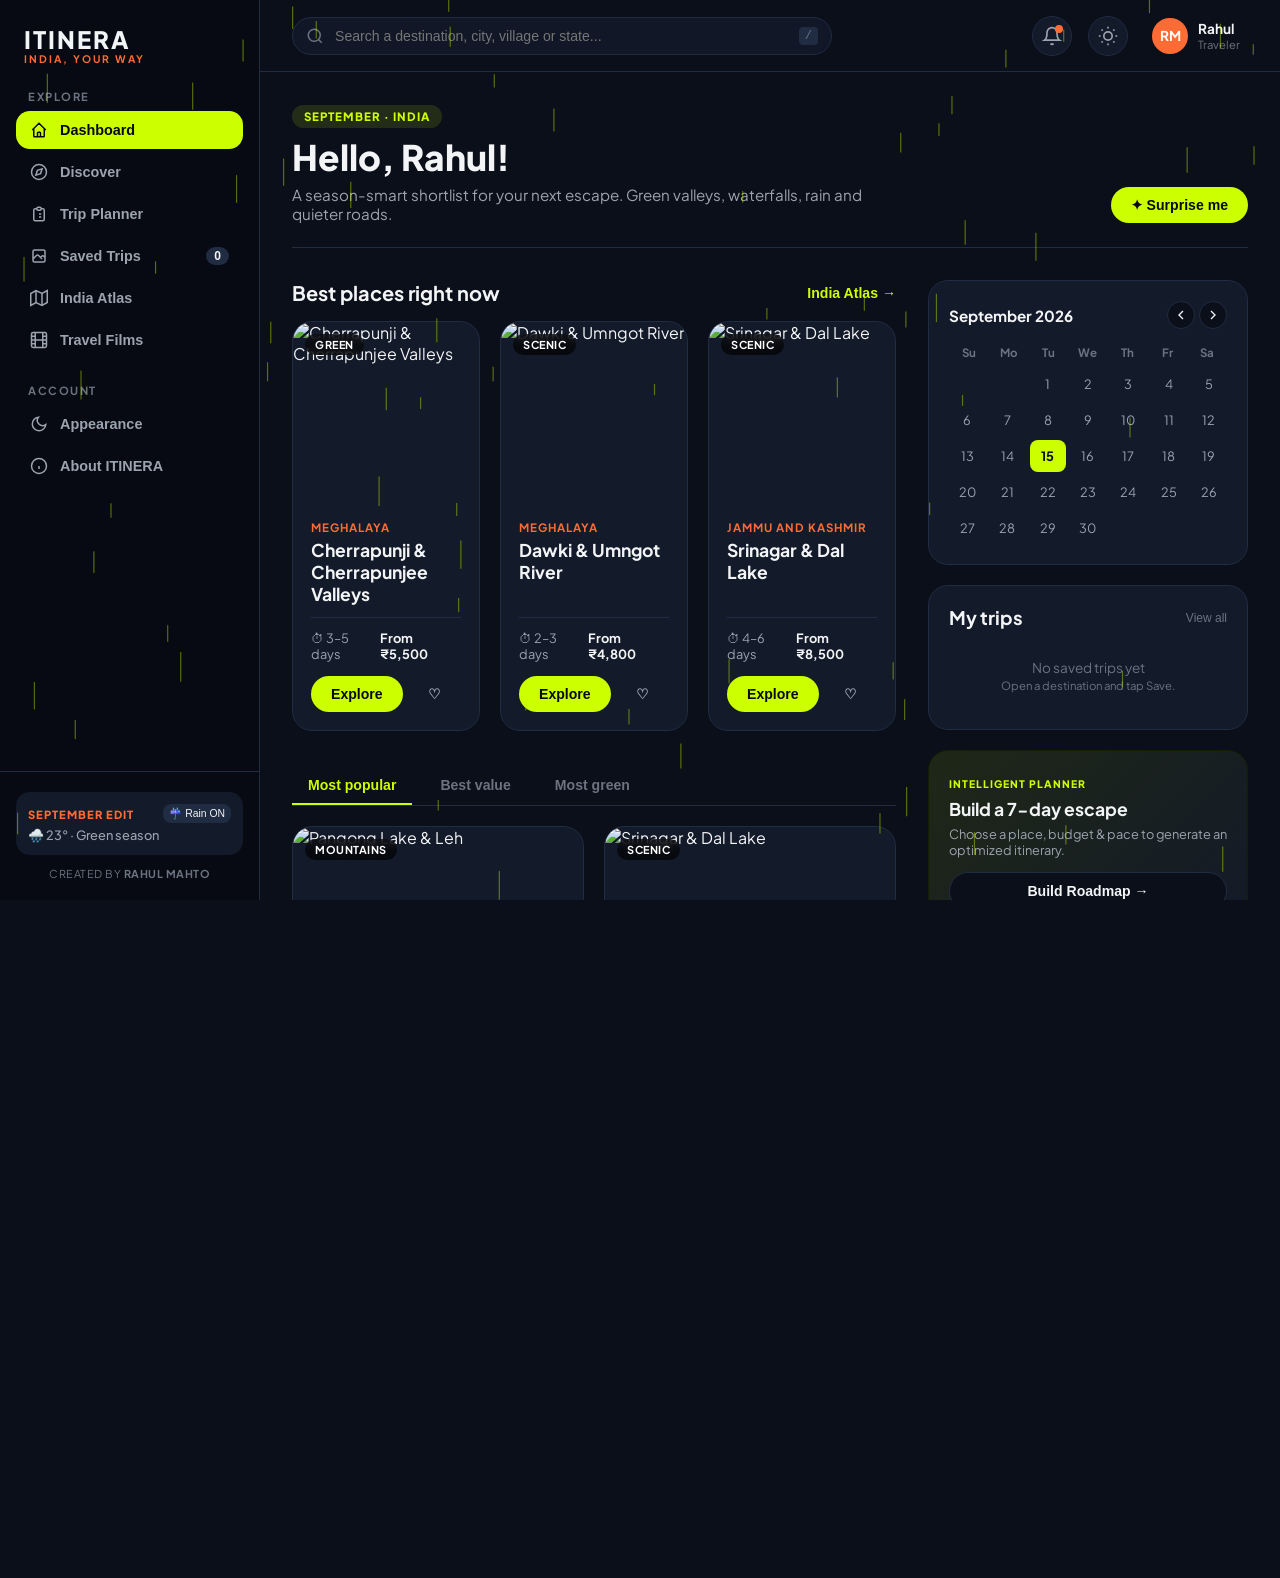
==== commit 4f39c871: "Add files via upload" ====
--- a/index.html
+++ b/index.html
@@ -1,113 +1,432 @@
-<!doctype html>
-<html lang="en">
+<!DOCTYPE html>
+<html lang="en" data-theme="dark">
 <head>
-<meta charset="utf-8">
-<meta name="viewport" content="width=device-width,initial-scale=1">
-<meta name="theme-color" content="#101326">
-<title>ITINERA — Travel Dashboard</title>
-<link rel="preconnect" href="https://fonts.googleapis.com">
-<link rel="preconnect" href="https://fonts.gstatic.com" crossorigin>
-<link href="https://fonts.googleapis.com/css2?family=DM+Sans:wght@400;500;600;700&display=swap" rel="stylesheet">
-<link rel="stylesheet" href="style.css">
+  <meta charset="UTF-8">
+  <meta name="viewport" content="width=device-width, initial-scale=1.0">
+  <title>ITINERA — India, Your Way</title>
+  <meta name="description" content="A season-smart travel operating system for discovering and planning tailored journeys across India. Created by Rahul Mahto.">
+  <link rel="stylesheet" href="style.css">
+  <link rel="preconnect" href="https://fonts.googleapis.com">
+  <link rel="preconnect" href="https://fonts.gstatic.com" crossorigin>
+  <link href="https://fonts.googleapis.com/css2?family=Plus+Jakarta+Sans:wght@400;500;600;700;800&family=Playfair+Display:ital,wght@0,600;1,400&display=swap" rel="stylesheet">
 </head>
 <body>
-<div id="atmosphere"></div>
-<button class="weather-switch" id="atmoBtn">☔ <span>Rain ON</span></button>
-
-<aside class="sidebar" id="sidebar">
-  <div class="brand"><div class="brand-mark">IT</div><div><strong>ITINERA</strong><small>INDIA, YOUR WAY</small></div></div>
-  <div class="menu-label">EXPLORE</div>
-  <nav>
-    <button class="nav-item active" data-view="dashboard"><span>▦</span>Dashboard</button>
-    <button class="nav-item" data-view="discover"><span>⌕</span>Discover</button>
-    <button class="nav-item" data-view="planner"><span>◫</span>Trip Planner</button>
-    <button class="nav-item" data-view="saved"><span>♡</span>Saved Trips <b id="savedCount">0</b></button>
-    <button class="nav-item" data-view="atlas"><span>⌖</span>India Atlas</button>
-    <button class="nav-item" data-view="stories"><span>▶</span>Travel Films</button>
-  </nav>
-  <div class="menu-label lower">ACCOUNT</div>
-  <nav>
-    <button class="nav-item" data-action="theme"><span id="themeIcon">☾</span>Appearance</button>
-    <button class="nav-item" data-action="about"><span>i</span>About ITINERA</button>
-  </nav>
-  <div class="sidebar-foot"><small>SEPTEMBER EDIT</small><strong>🌧️ 23° · Green season</strong><span>Created by RAHUL MAHTO</span></div>
-</aside>
-
-<div class="app">
-<header class="topbar">
-  <button class="mobile-menu" id="menuBtn">☰</button>
-  <div class="search-wrap"><span>⌕</span><input id="globalSearch" placeholder="Search a destination, city, village or state..."><kbd>/</kbd></div>
-  <div class="top-actions"><button id="notifBtn" class="top-icon">♢</button><button class="profile" id="profileBtn"><span>RM</span><div><b>Rahul</b><small>Traveler</small></div>⌄</button></div>
-</header>
-
-<main id="main">
-<section class="view active" id="view-dashboard">
-  <div class="hello-row"><div><p class="eyebrow">SEPTEMBER · INDIA</p><h1>Hello, Rahul!</h1><p class="muted">A season-smart shortlist for your next escape.</p></div><button class="ghost" id="surpriseBtn">✦ Surprise me</button></div>
-
-  <div class="hero-grid">
-    <div>
-      <div class="section-row"><h2>Best places right now</h2><button class="text-btn" data-viewlink="discover">View all →</button></div>
-      <div class="featured-grid" id="featuredGrid"></div>
-      <div class="section-row gap-top"><div class="tabs" id="homeTabs"><button class="active" data-tab="popular">Most popular</button><button data-tab="budget">Best value</button><button data-tab="green">Most green</button></div><button class="text-btn" data-viewlink="atlas">India Atlas →</button></div>
-      <div class="compact-grid" id="compactGrid"></div>
+
+  <canvas id="atmosphereCanvas"></canvas>
+
+  <div class="app-container">
+    <div class="sidebar-overlay" id="sidebarOverlay"></div>
+
+    <aside class="sidebar" id="sidebar">
+      <div class="sidebar-header">
+        <div class="brand-logo">
+          <span class="logo-text">ITINERA</span>
+          <span class="logo-sub">INDIA, YOUR WAY</span>
+        </div>
+        <button class="icon-btn mobile-close" id="closeSidebarBtn" aria-label="Close menu">
+          <svg width="20" height="20" fill="none" stroke="currentColor" stroke-width="2" viewBox="0 0 24 24"><path d="M18 6L6 18M6 6l12 12"></path></svg>
+        </button>
+      </div>
+
+      <nav class="sidebar-nav">
+        <div class="nav-group">
+          <span class="nav-label">EXPLORE</span>
+          <button class="nav-item active" data-view="dashboard">
+            <svg width="18" height="18" fill="none" stroke="currentColor" stroke-width="2" viewBox="0 0 24 24"><path d="M3 12l2-2m0 0l7-7 7 7M5 10v10a1 1 0 001 1h3m10-11l2 2m-2-2v10a1 1 0 01-1 1h-3m-6 0a1 1 0 001-1v-4a1 1 0 011-1h2a1 1 0 011 1v4a1 1 0 001 1m-6 0h6"></path></svg>
+            Dashboard
+          </button>
+          <button class="nav-item" data-view="discover">
+            <svg width="18" height="18" fill="none" stroke="currentColor" stroke-width="2" viewBox="0 0 24 24"><circle cx="12" cy="12" r="10"></circle><polygon points="16.24 7.76 14.12 14.12 7.76 16.24 9.88 9.88 16.24 7.76"></polygon></svg>
+            Discover
+          </button>
+          <button class="nav-item" data-view="planner">
+            <svg width="18" height="18" fill="none" stroke="currentColor" stroke-width="2" viewBox="0 0 24 24"><path d="M9 5H7a2 2 0 00-2 2v12a2 2 0 002 2h10a2 2 0 002-2V7a2 2 0 00-2-2h-2M9 5a2 2 0 002 2h2a2 2 0 002-2M9 5a2 2 0 012-2h2a2 2 0 012 2m-3 7h3m-3 4h3m-6-4h.01m-.01 4h.01"></path></svg>
+            Trip Planner
+          </button>
+          <button class="nav-item" data-view="saved">
+            <svg width="18" height="18" fill="none" stroke="currentColor" stroke-width="2" viewBox="0 0 24 24"><path d="M4 16l4.586-4.586a2 2 0 012.828 0L16 16m-2-2l1.586-1.586a2 2 0 012.828 0L20 14m-6-6h.01M6 20h12a2 2 0 002-2V6a2 2 0 00-2-2H6a2 2 0 00-2 2v12a2 2 0 002 2z"></path></svg>
+            Saved Trips <span class="badge" id="savedBadge">0</span>
+          </button>
+          <button class="nav-item" data-view="atlas">
+            <svg width="18" height="18" fill="none" stroke="currentColor" stroke-width="2" viewBox="0 0 24 24"><polygon points="1 6 1 22 8 18 16 22 23 18 23 2 16 6 8 2 1 6"></polygon><line x1="8" y1="2" x2="8" y2="18"></line><line x1="16" y1="6" x2="16" y2="22"></line></svg>
+            India Atlas
+          </button>
+          <button class="nav-item" data-view="films">
+            <svg width="18" height="18" fill="none" stroke="currentColor" stroke-width="2" viewBox="0 0 24 24"><rect x="2" y="2" width="20" height="20" rx="2.18" ry="2.18"></rect><line x1="7" y1="2" x2="7" y2="22"></line><line x1="17" y1="2" x2="17" y2="22"></line><line x1="2" y1="12" x2="22" y2="12"></line><line x1="2" y1="7" x2="7" y2="7"></line><line x1="2" y1="17" x2="7" y2="17"></line><line x1="17" y1="17" x2="22" y2="17"></line><line x1="17" y1="7" x2="22" y2="7"></line></svg>
+            Travel Films
+          </button>
+        </div>
+
+        <div class="nav-group">
+          <span class="nav-label">ACCOUNT</span>
+          <button class="nav-item" id="themeToggleNav">
+            <svg width="18" height="18" fill="none" stroke="currentColor" stroke-width="2" viewBox="0 0 24 24"><path d="M21 12.79A9 9 0 1111.21 3 7 7 0 0021 12.79z"></path></svg>
+            Appearance
+          </button>
+          <button class="nav-item" id="aboutBtn">
+            <svg width="18" height="18" fill="none" stroke="currentColor" stroke-width="2" viewBox="0 0 24 24"><circle cx="12" cy="12" r="10"></circle><line x1="12" y1="16" x2="12" y2="12"></line><line x1="12" y1="8" x2="12.01" y2="8"></line></svg>
+            About ITINERA
+          </button>
+        </div>
+      </nav>
+
+      <div class="sidebar-footer">
+        <div class="season-widget">
+          <div class="season-widget-header">
+            <span class="season-title" id="sidebarMonthEdit">SEPTEMBER EDIT</span>
+            <button class="atmosphere-btn" id="atmosphereToggle" title="Toggle Weather Effects">☔ Rain ON</button>
+          </div>
+          <p class="season-desc" id="sidebarSeasonDesc">🌧️ 23° · Green season</p>
+        </div>
+        <div class="credit-badge">
+          CREATED BY <strong>RAHUL MAHTO</strong>
+        </div>
+      </div>
+    </aside>
+
+    <div class="main-wrapper">
+      <header class="top-header">
+        <div class="header-left">
+          <button class="icon-btn mobile-menu-btn" id="openSidebarBtn" aria-label="Open menu">
+            <svg width="22" height="22" fill="none" stroke="currentColor" stroke-width="2" viewBox="0 0 24 24"><line x1="3" y1="12" x2="21" y2="12"></line><line x1="3" y1="6" x2="21" y2="6"></line><line x1="3" y1="18" x2="21" y2="18"></line></svg>
+          </button>
+          <div class="search-box">
+            <svg width="18" height="18" fill="none" stroke="currentColor" stroke-width="2" viewBox="0 0 24 24"><circle cx="11" cy="11" r="8"></circle><line x1="21" y1="21" x2="16.65" y2="16.65"></line></svg>
+            <input type="text" id="globalSearchInput" placeholder="Search a destination, city, village or state...">
+            <kbd class="search-kbd">/</kbd>
+            <div class="search-results-dropdown" id="searchResultsDropdown"></div>
+          </div>
+        </div>
+
+        <div class="header-right">
+          <button class="icon-btn" id="notificationBtn" aria-label="Notifications" title="Notifications">
+            <svg width="20" height="20" fill="none" stroke="currentColor" stroke-width="2" viewBox="0 0 24 24"><path d="M18 8A6 6 0 006 8c0 7-3 9-3 9h18s-3-2-3-9"></path><path d="M13.73 21a2 2 0 01-3.46 0"></path></svg>
+            <span class="notification-dot"></span>
+          </button>
+          <button class="icon-btn" id="themeToggleBtn" aria-label="Toggle Theme" title="Toggle Theme">
+            <svg class="sun-icon" width="20" height="20" fill="none" stroke="currentColor" stroke-width="2" viewBox="0 0 24 24"><circle cx="12" cy="12" r="5"></circle><line x1="12" y1="1" x2="12" y2="3"></line><line x1="12" y1="21" x2="12" y2="23"></line><line x1="4.22" y1="4.22" x2="5.64" y2="5.64"></line><line x1="18.36" y1="18.36" x2="19.78" y2="19.78"></line><line x1="1" y1="12" x2="3" y2="12"></line><line x1="21" y1="12" x2="23" y2="12"></line><line x1="4.22" y1="19.78" x2="5.64" y2="18.36"></line><line x1="18.36" y1="5.64" x2="19.78" y2="4.22"></line></svg>
+          </button>
+          <div class="user-profile" id="userProfileBtn">
+            <div class="avatar">RM</div>
+            <div class="user-info">
+              <span class="user-name">Rahul</span>
+              <span class="user-role">Traveler</span>
+            </div>
+          </div>
+        </div>
+      </header>
+
+      <main class="content-body">
+
+        <section class="view-panel active" id="view-dashboard">
+          <div class="dash-hero">
+            <div class="dash-hero-text">
+              <div class="season-pill" id="dashSeasonPill">SEPTEMBER · INDIA</div>
+              <h1>Hello, Rahul!</h1>
+              <p id="dashHeroSubtitle">A season-smart shortlist for your next escape. Green valleys, waterfalls, rain and quieter roads.</p>
+            </div>
+            <button class="btn btn-accent" id="surpriseMeBtn">✦ Surprise me</button>
+          </div>
+
+          <div class="dash-layout">
+            <div class="dash-main">
+              <div class="section-header">
+                <h2>Best places right now</h2>
+                <button class="text-link" id="dashSeeAllLink">India Atlas &rarr;</button>
+              </div>
+
+              <div class="featured-grid" id="featuredGrid">
+                </div>
+
+              <div class="sub-section">
+                <div class="tabs-bar">
+                  <button class="tab-btn active" data-tab="popular">Most popular</button>
+                  <button class="tab-btn" data-tab="value">Best value</button>
+                  <button class="tab-btn" data-tab="green">Most green</button>
+                </div>
+                <div class="cards-grid" id="dashTabGrid">
+                  </div>
+              </div>
+            </div>
+
+            <aside class="dash-rail">
+              <div class="dash-card calendar-card">
+                <div class="calendar-header">
+                  <span class="cal-title" id="calMonthYear">September 2026</span>
+                  <div class="cal-nav">
+                    <button class="icon-btn-sm" id="calPrev"><svg width="16" height="16" fill="none" stroke="currentColor" stroke-width="2" viewBox="0 0 24 24"><polyline points="15 18 9 12 15 6"></polyline></svg></button>
+                    <button class="icon-btn-sm" id="calNext"><svg width="16" height="16" fill="none" stroke="currentColor" stroke-width="2" viewBox="0 0 24 24"><polyline points="9 18 15 12 9 6"></polyline></svg></button>
+                  </div>
+                </div>
+                <div class="calendar-weekdays">
+                  <span>Su</span><span>Mo</span><span>Tu</span><span>We</span><span>Th</span><span>Fr</span><span>Sa</span>
+                </div>
+                <div class="calendar-days" id="calendarDays"></div>
+              </div>
+
+              <div class="dash-card">
+                <div class="card-header-flex">
+                  <h3>My trips</h3>
+                  <button class="text-link-sm" id="railViewSaved">View all</button>
+                </div>
+                <div class="mini-saved-list" id="railSavedList">
+                  <p class="empty-text">No saved trips yet<br><small>Open a destination and tap Save.</small></p>
+                </div>
+              </div>
+
+              <div class="dash-card promo-card">
+                <div class="promo-content">
+                  <span class="promo-badge">INTELLIGENT PLANNER</span>
+                  <h3>Build a 7-day escape</h3>
+                  <p>Choose a place, budget & pace to generate an optimized itinerary.</p>
+                  <button class="btn btn-dark-full" id="promoBuildBtn">Build Roadmap &rarr;</button>
+                </div>
+              </div>
+            </aside>
+          </div>
+        </section>
+
+        <section class="view-panel" id="view-discover">
+          <div class="page-header">
+            <h1>Find your next place.</h1>
+            <p>Search all Indian destinations and discover places matching your month, budget and travel style.</p>
+          </div>
+
+          <div class="filter-panel">
+            <div class="filter-grid">
+              <div class="filter-group">
+                <label>Month</label>
+                <select id="filterMonth">
+                  <option value="all">All Months</option>
+                  <option value="January">January (Winter)</option>
+                  <option value="February">February (Winter)</option>
+                  <option value="March">March (Spring)</option>
+                  <option value="April">April (Summer)</option>
+                  <option value="May">May (Summer)</option>
+                  <option value="June">June (Monsoon)</option>
+                  <option value="July">July (Monsoon)</option>
+                  <option value="August">August (Monsoon)</option>
+                  <option value="September" selected>September (Green Season)</option>
+                  <option value="October">October (Autumn)</option>
+                  <option value="November">November (Autumn)</option>
+                  <option value="December">December (Winter)</option>
+                </select>
+              </div>
+
+              <div class="filter-group">
+                <label>State / UT</label>
+                <select id="filterState">
+                  <option value="all">All States & UTs (36 Regions)</option>
+                </select>
+              </div>
+
+              <div class="filter-group">
+                <label>Travel Vibe</label>
+                <select id="filterVibe">
+                  <option value="all">Anything</option>
+                  <option value="nature">Nature</option>
+                  <option value="culture">Culture</option>
+                  <option value="green">Green</option>
+                  <option value="scenic">Scenic</option>
+                  <option value="slow">Slow</option>
+                  <option value="coast">Coast</option>
+                  <option value="mountains">Mountains</option>
+                </select>
+              </div>
+
+              <div class="filter-group">
+                <label>Max Budget per person: <strong id="budgetValue">₹2,50,000</strong></label>
+                <input type="range" id="filterBudget" min="1500" max="250000" step="1000" value="250000">
+              </div>
+            </div>
+
+            <div class="filter-chips-row">
+              <div class="chips-group">
+                <span class="chip-label">Quick filter:</span>
+                <button class="chip-btn" data-vibe="nature">Nature</button>
+                <button class="chip-btn" data-vibe="culture">Culture</button>
+                <button class="chip-btn" data-vibe="green">Green</button>
+                <button class="chip-btn" data-vibe="mountains">Mountains</button>
+                <button class="chip-btn" data-vibe="coast">Coast</button>
+              </div>
+              <div class="sort-group">
+                <label for="sortSelect">Sort:</label>
+                <select id="sortSelect">
+                  <option value="best">Best match</option>
+                  <option value="budget-asc">Lowest budget</option>
+                  <option value="rating-desc">Highest rated</option>
+                </select>
+              </div>
+            </div>
+          </div>
+
+          <div class="results-bar">
+            <span class="results-count" id="resultsCount">Showing 0 places</span>
+            <button class="text-btn" id="resetFiltersBtn">Reset all filters</button>
+          </div>
+
+          <div class="cards-grid discover-grid" id="discoverGrid"></div>
+        </section>
+
+        <section class="view-panel" id="view-planner">
+          <div class="page-header">
+            <h1>Build a trip that flows.</h1>
+            <p>Generate a tailored, day-by-day roadmap based on your destination, duration, budget, and travel style.</p>
+          </div>
+
+          <div class="planner-layout">
+            <div class="planner-form-card">
+              <h3>Trip Parameters</h3>
+              <form id="plannerForm">
+                <div class="form-group">
+                  <label>Select Destination</label>
+                  <select id="planDestination" required></select>
+                </div>
+
+                <div class="form-row">
+                  <div class="form-group">
+                    <label>Duration (Days)</label>
+                    <select id="planDays">
+                      <option value="1">1 Day</option>
+                      <option value="2">2 Days</option>
+                      <option value="3" selected>3 Days</option>
+                      <option value="4">4 Days</option>
+                      <option value="5">5 Days</option>
+                      <option value="6">6 Days</option>
+                      <option value="7">7 Days</option>
+                    </select>
+                  </div>
+                  <div class="form-group">
+                    <label>Pace / Travel Style</label>
+                    <select id="planStyle">
+                      <option value="Slow & scenic">Slow & scenic</option>
+                      <option value="Adventure">Adventure</option>
+                      <option value="Culture & food">Culture & food</option>
+                      <option value="Nature">Nature</option>
+                      <option value="Backpacking">Backpacking</option>
+                      <option value="Solo">Solo</option>
+                    </select>
+                  </div>
+                </div>
+
+                <div class="form-group">
+                  <label>Budget Tier</label>
+                  <select id="planBudget">
+                    <option value="Budget">Budget (Homestays & Public Transit)</option>
+                    <option value="Balanced" selected>Balanced (Boutique Stays & Private Taxis)</option>
+                    <option value="Luxury">Luxury (Heritage Resorts & Guided Tours)</option>
+                  </select>
+                </div>
+
+                <button type="submit" class="btn btn-accent-full">Generate Roadmap ✦</button>
+              </form>
+            </div>
+
+            <div class="planner-roadmap-card">
+              <div class="roadmap-header" id="roadmapHeader">
+                <h3>Your itinerary Roadmap</h3>
+                <p>Select your parameters and hit generate to craft your journey.</p>
+              </div>
+              
+              <div class="roadmap-nodes" id="roadmapNodes">
+                </div>
+            </div>
+          </div>
+        </section>
+
+        <section class="view-panel" id="view-saved">
+          <div class="page-header">
+            <h1>Saved Destinations & Trips</h1>
+            <p>Your curated shortlist of escapes for future travel planning.</p>
+          </div>
+
+          <div class="cards-grid" id="savedGrid"></div>
+        </section>
+
+        <section class="view-panel" id="view-atlas">
+          <div class="page-header">
+            <h1>India Atlas</h1>
+            <p>Explore all 36 States and Union Territories with curated destination quick-links.</p>
+          </div>
+
+          <div class="atlas-grid" id="atlasGrid"></div>
+        </section>
+
+        <section class="view-panel" id="view-films">
+          <div class="page-header">
+            <h1>Travel Films</h1>
+            <p>Immersive visual stories and video guides from around India.</p>
+          </div>
+
+          <div class="films-grid" id="filmsGrid"></div>
+        </section>
+
+      </main>
     </div>
-    <aside class="right-rail">
-      <div class="calendar">
-        <div class="calendar-head"><b id="calTitle">September 2026</b><button id="prevMonth">‹</button><button id="nextMonth">›</button></div>
-        <div class="week"><span>S</span><span>M</span><span>T</span><span>W</span><span>T</span><span>F</span><span>S</span></div>
-        <div class="days" id="calendarDays"></div>
+  </div>
+
+  <div class="modal-overlay" id="destModal">
+    <div class="modal-card">
+      <button class="modal-close-btn" id="modalCloseBtn" aria-label="Close modal">&times;</button>
+      <div class="modal-banner">
+        <img id="modalImg" src="" alt="Destination Image">
+        <span class="modal-badge" id="modalTag">GREEN</span>
       </div>
-      <div class="rail-head"><h3>My trips</h3><button class="text-btn" data-viewlink="saved">View all</button></div>
-      <div class="trip-list" id="tripList"></div>
-      <button class="promo" id="buildPromo"><span>✦</span><b>Build a 7-day escape</b><small>Choose a place, budget & pace.</small><em>→</em></button>
-    </aside>
+      <div class="modal-body">
+        <div class="modal-header">
+          <div>
+            <span class="modal-state" id="modalState">STATE</span>
+            <h2 class="modal-title" id="modalTitle">Destination Name</h2>
+          </div>
+          <div class="modal-rating" id="modalRating">★ 4.9</div>
+        </div>
+
+        <p class="modal-desc" id="modalDesc">Description goes here...</p>
+
+        <div class="modal-meta-grid">
+          <div class="meta-item">
+            <span class="meta-label">STARTER BUDGET</span>
+            <span class="meta-val" id="modalBudget">₹5,500</span>
+          </div>
+          <div class="meta-item">
+            <span class="meta-label">BEST WINDOW</span>
+            <span class="meta-val" id="modalWindow">June–Sept</span>
+          </div>
+          <div class="meta-item">
+            <span class="meta-label">STAY IDEA</span>
+            <span class="meta-val" id="modalStay">Homestay</span>
+          </div>
+          <div class="meta-item">
+            <span class="meta-label">FOOD CUE</span>
+            <span class="meta-val" id="modalFood">Local cuisine</span>
+          </div>
+        </div>
+
+        <div class="modal-actions">
+          <button class="btn btn-accent" id="modalPlanBtn">Build Roadmap &rarr;</button>
+          <a href="#" target="_blank" class="btn btn-outline" id="modalYtBtn">▶ Watch on YouTube</a>
+          <button class="btn btn-ghost" id="modalSaveBtn">♡ Save</button>
+        </div>
+      </div>
+    </div>
   </div>
-</section>
-
-<section class="view" id="view-discover">
-  <div class="page-heading"><div><p class="eyebrow">DISCOVER INDIA</p><h1>Find your next <i>place.</i></h1><p class="muted">Search all 36 regions and explore places that fit your month, vibe and budget.</p></div><button class="primary" id="clearFilters">Reset filters</button></div>
-  <div class="filter-panel">
-    <label>MONTH<select id="month"></select></label>
-    <label>TRIP LENGTH<select id="length"><option>1 day</option><option>2 days</option><option>3 days</option><option>4 days</option><option>5 days</option><option>6 days</option><option selected>7 days</option></select></label>
-    <label>VIBE<select id="vibe"><option>Anything</option><option>Nature</option><option>Culture</option><option>Green</option><option>Scenic</option><option>Slow</option></select></label>
-    <label>BUDGET <b id="budgetText">₹25k</b><input id="budget" type="range" min="1500" max="250000" step="500" value="25000"><span class="range"><small>₹1.5k</small><small>₹2.5L+</small></span></label>
-    <label>STATE / UT<select id="state"></select></label>
+
+  <div class="modal-overlay" id="aboutModal">
+    <div class="modal-card about-card">
+      <button class="modal-close-btn" id="aboutCloseBtn">&times;</button>
+      <div class="modal-body">
+        <h2>About ITINERA</h2>
+        <span class="tagline">India, your way.</span>
+        <p>ITINERA is a season-smart travel operating system designed for travelers who seek authentic journeys across India. By combining seasonal intelligence, budget customization, and visual roadmaps, ITINERA transforms how you discover and plan trips.</p>
+        <hr class="divider">
+        <p class="credit">CREATED BY <strong>RAHUL MAHTO</strong></p>
+      </div>
+    </div>
   </div>
-  <div class="discover-body"><aside class="filter-side"><b>QUICK FILTERS</b><label><input type="checkbox" id="nature"> 🌿 Nature</label><label><input type="checkbox" id="culture"> 🏛 Culture</label><label><input type="checkbox" id="low"> ₹ Under 5k</label><div class="tip"><small>ITINERA TIP</small><p id="discoverTip">September is strong for lush landscapes and slower trips.</p></div></aside><div><div class="results-head"><div><span class="count" id="resultCount">0 places</span></div><select id="sort"><option value="match">Best match</option><option value="low">Lowest budget</option><option value="rating">Highest rated</option></select></div><div class="place-grid" id="placeGrid"></div></div></div>
-</section>
-
-<section class="view" id="view-planner">
-  <div class="page-heading"><div><p class="eyebrow">TRIP PLANNER</p><h1>Build a trip <i>that flows.</i></h1><p class="muted">Pick a destination from Discover or start here. Your route stays season-aware.</p></div></div>
-  <div class="planner-grid">
-    <div class="planner-main">
-      <div class="planner-card"><div class="planner-card-head"><div><small>DESTINATION</small><h2 id="planPlace">Choose a place</h2></div><button id="changePlace">Choose destination</button></div><div class="day-tabs" id="dayTabs"></div><div class="roadmap" id="roadmap"><div class="empty-road">Select a destination to generate your roadmap.</div></div><div class="plan-controls"><label>BUDGET<input id="planBudget" type="number" value="10000" min="1500" step="500"></label><label>TRAVEL STYLE<select id="planStyle"><option>Slow & scenic</option><option>Adventure</option><option>Culture & food</option><option>Nature</option></select></label><button class="primary" id="generatePlan">Generate plan</button></div></div>
-    </div>
-    <aside class="planner-side"><div class="info-card"><small>WHAT ITINERA ADDS</small><div>🗺️ Day route</div><div>🛏️ Stay idea</div><div>🍛 Food cue</div><div>🚆 Transport</div><div>▶ Destination video</div><div>☁️ Seasonal note</div></div><div class="info-card green"><small>TRAVEL SMART</small><p>Always verify current weather, road, trail and local access conditions before leaving.</p></div></aside>
-  </div>
-</section>
-
-<section class="view" id="view-saved">
-  <div class="page-heading"><div><p class="eyebrow">YOUR COLLECTION</p><h1>Saved <i>trips.</i></h1><p class="muted">Everything you save stays in this browser.</p></div></div>
-  <div class="saved-grid" id="savedGrid"></div>
-</section>
-
-<section class="view" id="view-atlas">
-  <div class="page-heading"><div><p class="eyebrow">INDIA ATLAS</p><h1>Every state. <i>Your route.</i></h1><p class="muted">Jump into any state or union territory and browse its starter destinations.</p></div></div>
-  <div class="atlas-grid" id="atlasGrid"></div>
-</section>
-
-<section class="view" id="view-stories">
-  <div class="page-heading"><div><p class="eyebrow">TRAVEL FILMS</p><h1>See it before you <i>go.</i></h1><p class="muted">Destination-specific YouTube searches for real-world travel context.</p></div></div>
-  <div class="video-grid">
-    <a target="_blank" href="https://www.youtube.com/results?search_query=Meghalaya+travel+monsoon" style="--img:url('https://images.unsplash.com/photo-1500534623283-312aade485b7?auto=format&fit=crop&w=1200&q=85')"><span>▶</span><b>Meghalaya · Monsoon</b><small>Rain, roots & waterfalls</small></a>
-    <a target="_blank" href="https://www.youtube.com/results?search_query=Kashmir+travel+2026" style="--img:url('https://images.unsplash.com/photo-1548013146-72479768bada?auto=format&fit=crop&w=1200&q=85')"><span>▶</span><b>Kashmir · Valley</b><small>Roads, lakes & mountains</small></a>
-    <a target="_blank" href="https://www.youtube.com/results?search_query=Kerala+backwaters+travel" style="--img:url('https://images.unsplash.com/photo-1602216056096-3b40cc0c9944?auto=format&fit=crop&w=1200&q=85')"><span>▶</span><b>Kerala · Backwaters</b><small>Monsoon & slow travel</small></a>
-    <a target="_blank" href="https://www.youtube.com/results?search_query=Hampi+travel+guide" style="--img:url('https://images.unsplash.com/photo-1600100397608-f010f5f8f3b0?auto=format&fit=crop&w=1200&q=85')"><span>▶</span><b>Hampi · Heritage</b><small>Ruins, trails & food</small></a>
-  </div>
-</section>
-</main>
-
-<div class="modal" id="placeModal"><div class="modal-box"><button class="modal-close" id="modalClose">×</button><div class="modal-photo" id="modalPhoto"></div><div class="modal-body"><p class="eyebrow" id="modalState"></p><h2 id="modalTitle"></h2><p id="modalDesc"></p><div class="modal-stats"><div><small>STARTER</small><b id="modalBudget"></b></div><div><small>BEST WINDOW</small><b id="modalBest"></b></div><div><small>STAY</small><b id="modalStay"></b></div><div><small>FOOD</small><b id="modalFood"></b></div></div><div class="modal-actions"><button class="primary" id="modalPlanner">Build roadmap →</button><a class="secondary" id="modalYT" target="_blank">▶ Watch on YouTube</a><button class="secondary" id="modalSave">♡ Save</button></div></div></div></div>
-<div class="toast" id="toast"></div>
-<script src="data.js"></script><script src="script.js"></script>
-</body></html>+
+  <div class="toast-container" id="toastContainer"></div>
+
+  <script src="data.js"></script>
+  <script src="script.js"></script>
+</body>
+</html>
--- a/style.css
+++ b/style.css
@@ -1 +1,1405 @@
-:root{--bg:#f4f1e9;--surface:#fbfaf4;--surface2:#ebe7dd;--ink:#16251f;--muted:#747b74;--green:#326c51;--lime:#c9f85a;--orange:#ff623d;--line:#ded8ca;--shadow:0 18px 60px rgba(29,40,33,.1)}*{box-sizing:border-box}html,body{margin:0;min-height:100%;font-family:"DM Sans",sans-serif;background:var(--bg);color:var(--ink)}body{overflow-x:hidden}button,input,select{font:inherit}button{cursor:pointer}a{text-decoration:none;color:inherit}.dark{--bg:#0f1322;--surface:#171c31;--surface2:#202641;--ink:#e8edf8;--muted:#9da6bd;--green:#8ebfa5;--lime:#c9f85a;--orange:#ff7256;--line:#2b324b;--shadow:0 18px 60px rgba(0,0,0,.35)}#atmosphere{position:fixed;inset:0;pointer-events:none;z-index:18;overflow:hidden}.rain-drop{position:absolute;top:-25px;width:1px;height:21px;background:linear-gradient(transparent,rgba(101,136,119,.78));animation:fall linear infinite}.rain-drop.big{height:28px;opacity:.55}@keyframes fall{to{transform:translate(26px,115vh)}}.leaf{position:absolute;top:-20px;animation:leafFall linear infinite;opacity:.5}@keyframes leafFall{to{transform:translate(90px,110vh) rotate(300deg)}}.sun-mote{position:absolute;width:6px;height:6px;border-radius:50%;background:rgba(218,175,90,.4);animation:float 9s ease-in-out infinite}@keyframes float{50%{transform:translate(25px,35px)}}.sidebar{position:fixed;left:0;top:0;bottom:0;width:220px;background:#101426;color:#9da6bd;z-index:24;padding:25px 17px;display:flex;flex-direction:column;border-right:1px solid rgba(255,255,255,.04)}.dark .sidebar{background:#0b0e18}.brand{display:flex;gap:10px;align-items:center;color:#fff;margin-bottom:36px}.brand-mark{width:33px;height:33px;border-radius:9px;background:var(--lime);color:#121727;font-weight:800;font-size:11px;display:grid;place-items:center}.brand strong{font-size:14px;letter-spacing:2px}.brand small{display:block;color:#667088;font-size:7px;letter-spacing:1.4px;margin-top:2px}.menu-label{font-size:7px;letter-spacing:1.6px;margin:0 9px 10px;color:#59627a}.menu-label.lower{margin-top:28px}.sidebar nav{display:grid;gap:6px}.nav-item{width:100%;background:transparent;border:0;color:#8992a9;padding:11px 10px;border-radius:9px;text-align:left;display:flex;align-items:center;gap:12px;font-size:10px}.nav-item span:first-child{width:16px;text-align:center;font-size:14px}.nav-item b{margin-left:auto;background:#252c45;color:#c9f85a;border-radius:10px;padding:2px 6px;font-size:7px}.nav-item:hover{color:#fff;background:#181e33}.nav-item.active{background:var(--lime);color:#15201b;font-weight:700}.nav-item.active b{background:#15201b;color:var(--lime)}.sidebar-foot{margin-top:auto;padding:13px 8px;border-top:1px solid #272d42;font-size:8px;display:grid;gap:5px}.sidebar-foot small{color:#69728a;letter-spacing:1.3px}.sidebar-foot strong{color:#d8deec;font-size:9px}.sidebar-foot span{color:#5d667d;font-size:7px;margin-top:8px}.app{margin-left:220px;min-height:100vh}.topbar{height:72px;position:sticky;top:0;z-index:22;background:color-mix(in srgb,var(--bg) 94%,transparent);backdrop-filter:blur(18px);display:flex;align-items:center;justify-content:space-between;padding:0 32px;border-bottom:1px solid var(--line)}.search-wrap{height:37px;max-width:540px;flex:1;background:var(--surface);border:1px solid var(--line);border-radius:9px;display:flex;align-items:center;padding:0 10px;gap:7px;color:var(--muted)}.search-wrap input{border:0;outline:0;background:transparent;color:var(--ink);flex:1;font-size:9px}.search-wrap kbd{font-size:7px;border:1px solid var(--line);padding:3px 5px;border-radius:4px;color:var(--muted)}.top-actions{display:flex;align-items:center;gap:10px}.top-icon{width:30px;height:30px;border-radius:50%;border:1px solid var(--line);background:transparent;color:var(--muted)}.profile{border:0;background:transparent;display:flex;align-items:center;gap:7px;color:var(--ink);font-size:9px}.profile span{width:28px;height:28px;border-radius:50%;background:var(--orange);color:#fff;display:grid;place-items:center;font-size:7px;font-weight:800}.profile b,.profile small{display:block;text-align:left}.profile small{color:var(--muted);font-size:6px;margin-top:1px}.mobile-menu{display:none}.weather-switch{position:fixed;right:18px;bottom:17px;z-index:45;border:1px solid var(--line);background:var(--surface);color:var(--ink);padding:8px 11px;border-radius:20px;font-size:8px;box-shadow:0 8px 25px rgba(0,0,0,.08)}main{max-width:1400px;padding:34px 34px 60px;margin:auto}.view{display:none}.view.active{display:block}.eyebrow{font-size:8px;font-weight:700;color:var(--green);letter-spacing:1.6px;margin:0}.muted{color:var(--muted);font-size:10px;line-height:1.6;margin-top:6px}.hello-row,.page-heading{display:flex;align-items:end;justify-content:space-between;margin-bottom:28px}.hello-row h1,.page-heading h1{font-size:31px;letter-spacing:-.7px;margin:7px 0 0}.hello-row .muted{margin:0}.ghost,.text-btn{background:transparent;border:0;color:var(--green);font-weight:700;font-size:8px}.hero-grid{display:grid;grid-template-columns:minmax(0,1fr) 285px;gap:25px}.section-row,.results-head,.rail-head{display:flex;align-items:end;justify-content:space-between}.section-row h2{font-size:16px;margin:0 0 12px}.featured-grid{display:grid;grid-template-columns:repeat(3,minmax(0,1fr));gap:12px}.featured{border:1px solid var(--line);border-radius:15px;background:var(--surface);overflow:hidden;box-shadow:0 5px 24px rgba(0,0,0,.04);transition:.2s}.featured:hover{transform:translateY(-3px);box-shadow:var(--shadow)}.featured-img{height:150px;background-size:cover;background-position:center;position:relative}.featured-img:after{content:"";position:absolute;inset:45% 0 0;background:linear-gradient(transparent,rgba(0,0,0,.5))}.tag{position:absolute;z-index:2;top:9px;left:9px;background:rgba(251,250,244,.92);padding:5px 7px;border-radius:8px;font-size:6px}.featured-body{padding:10px}.featured-body h3{font-size:16px;margin:0}.featured-body p{font-size:7px;color:var(--muted);margin:4px 0 9px}.price-row{display:flex;align-items:center;justify-content:space-between;font-size:7px;color:var(--muted)}.price-row b{font-size:11px;color:var(--ink)}.featured-body button{margin-top:9px;width:100%;padding:8px;border:0;border-radius:7px;background:var(--ink);color:#fff;font-size:7px}.gap-top{margin-top:28px}.tabs{display:flex;gap:17px}.tabs button{background:transparent;border:0;padding:0 0 8px;color:var(--muted);font-size:10px;font-weight:600}.tabs button.active{color:var(--ink);border-bottom:2px solid var(--green)}.compact-grid{display:grid;grid-template-columns:1fr 1fr;gap:9px}.compact{display:flex;gap:10px;align-items:center;padding:8px;border:1px solid var(--line);border-radius:12px;background:var(--surface)}.compact img{width:62px;height:56px;border-radius:9px;object-fit:cover}.compact h4{font-size:10px;margin:0 0 2px}.compact small{font-size:6px;color:var(--muted)}.compact .mini-price{margin-left:auto;text-align:right;font-size:7px;color:var(--muted)}.compact .mini-price b{display:block;color:var(--green);font-size:10px}.right-rail{display:grid;align-content:start;gap:12px}.calendar{border:1px solid var(--line);border-radius:15px;background:var(--surface);padding:15px}.calendar-head{display:flex;align-items:center;gap:6px;font-size:9px}.calendar-head b{margin-right:auto}.calendar-head button{border:0;background:transparent;color:var(--muted);font-size:16px}.week,.days{display:grid;grid-template-columns:repeat(7,1fr);gap:3px}.week{margin:19px 0 8px}.week span{font-size:6px;color:var(--muted);text-align:center}.days button{aspect-ratio:1;border:0;border-radius:50%;background:transparent;color:var(--ink);font-size:7px}.days button:hover,.days button.selected{background:var(--lime);color:#16231c}.days button.muted{color:#adb2ac}.rail-head{margin-top:8px}.rail-head h3{font-size:13px;margin:0}.trip-list{display:grid;gap:7px}.trip-item{display:flex;gap:8px;padding:9px;border-radius:11px;background:var(--surface);border:1px solid var(--line);align-items:center}.trip-thumb{width:42px;height:42px;border-radius:8px;background-size:cover;background-position:center}.trip-item b{font-size:9px}.trip-item small{display:block;color:var(--muted);font-size:6px;margin-top:3px}.promo{border:0;text-align:left;padding:14px;border-radius:13px;background:var(--lime);color:#16231c;position:relative;min-height:82px}.promo span{font-size:17px}.promo b{display:block;margin-top:6px;font-size:10px}.promo small{font-size:7px;display:block;max-width:150px;margin-top:3px}.promo em{position:absolute;right:14px;bottom:14px;font-style:normal;font-size:16px}.filter-panel{display:grid;grid-template-columns:repeat(5,1fr);gap:10px;background:var(--surface);border:1px solid var(--line);border-radius:13px;padding:13px;margin-bottom:18px}.filter-panel label{font-size:7px;color:var(--muted);font-weight:700;letter-spacing:.8px}.filter-panel select,.filter-panel input{width:100%;margin-top:7px}.filter-panel select{padding:8px;border:1px solid var(--line);background:var(--surface);color:var(--ink);border-radius:7px;font-size:8px}.filter-panel input[type=range]{accent-color:var(--green)}.filter-panel b{float:right;color:var(--ink);font-size:8px}.range{display:flex;justify-content:space-between;font-size:6px}.discover-body{display:grid;grid-template-columns:155px 1fr;gap:17px}.filter-side{border:1px solid var(--line);border-radius:12px;background:var(--surface);padding:12px;height:max-content}.filter-side>b{font-size:8px}.filter-side label{display:block;color:var(--muted);font-size:8px;margin:12px 0}.filter-side input{accent-color:var(--green)}.tip{border-top:1px solid var(--line);padding-top:12px;margin-top:13px}.tip small{font-size:6px;letter-spacing:1px;color:var(--green)}.tip p{font-size:7px;color:var(--muted);line-height:1.5}.results-head{margin-bottom:10px}.count{font-size:8px;color:var(--muted)}.results-head select{padding:7px;border:1px solid var(--line);border-radius:7px;background:var(--surface);color:var(--ink);font-size:8px}.place-grid{display:grid;grid-template-columns:repeat(4,minmax(0,1fr));gap:10px}.place{border:1px solid var(--line);background:var(--surface);border-radius:12px;overflow:hidden}.place-img{height:125px;background-size:cover;background-position:center;position:relative}.place-img:after{content:"";position:absolute;inset:55% 0 0;background:linear-gradient(transparent,rgba(0,0,0,.55))}.place-body{padding:9px}.place-body h3{font-size:14px;margin:0}.place-body small{font-size:6px;color:var(--muted)}.place-meta{display:flex;justify-content:space-between;margin-top:7px;font-size:6px;color:var(--muted)}.place-meta b{color:var(--green);font-size:8px}.place-body button{margin-top:8px;width:100%;padding:7px;border:0;border-radius:7px;background:var(--ink);color:#fff;font-size:7px}.planner-grid{display:grid;grid-template-columns:1fr 260px;gap:18px}.planner-card{border:1px solid var(--line);background:var(--surface);border-radius:15px;overflow:hidden}.planner-card-head{padding:15px;display:flex;justify-content:space-between;align-items:center;border-bottom:1px solid var(--line)}.planner-card-head small{font-size:6px;color:var(--muted);letter-spacing:1px}.planner-card-head h2{font-size:18px;margin:5px 0 0}.planner-card-head button{border:1px solid var(--line);background:transparent;color:var(--ink);padding:8px;border-radius:7px;font-size:7px}.day-tabs{display:flex;border-bottom:1px solid var(--line)}.day-tabs button{flex:1;padding:10px 2px;border:0;background:transparent;color:var(--muted);font-size:7px}.day-tabs button.active{color:var(--ink);border-bottom:2px solid var(--green);font-weight:700}.roadmap{height:230px;padding:20px;position:relative;overflow:hidden}.road-line{position:absolute;left:9%;right:9%;top:53%;height:1px;background:#b3b7b0;transform:rotate(-6deg)}.nodes{height:100%;display:flex;justify-content:space-between;align-items:center;position:relative}.node{text-align:center;font-size:7px}.node-icon{width:35px;height:35px;border-radius:50%;display:grid;place-items:center;margin:auto auto 6px;background:var(--surface2);border:1px solid var(--green);font-size:14px}.node small{display:block;color:var(--muted);font-size:6px;margin-top:2px}.empty-road{text-align:center;color:var(--muted);font-size:8px;padding-top:80px}.plan-controls{display:flex;gap:8px;padding:12px;border-top:1px solid var(--line);align-items:end}.plan-controls label{font-size:7px;color:var(--muted);flex:1}.plan-controls input,.plan-controls select{width:100%;padding:8px;border:1px solid var(--line);border-radius:7px;background:var(--surface);color:var(--ink);font-size:8px}.plan-controls button{padding:9px 12px;font-size:7px}.planner-side{display:grid;gap:10px;align-content:start}.info-card{border:1px solid var(--line);background:var(--surface);border-radius:13px;padding:13px;display:grid;gap:9px;font-size:8px}.info-card small{font-size:6px;color:var(--green);font-weight:700;letter-spacing:1px}.info-card.green{background:color-mix(in srgb,var(--lime) 23%,var(--surface))}.info-card p{font-size:7px;color:var(--muted);line-height:1.6}.saved-grid{display:grid;grid-template-columns:repeat(4,1fr);gap:11px}.saved-card{border:1px solid var(--line);background:var(--surface);border-radius:13px;overflow:hidden}.saved-card .pic{height:135px;background-size:cover;background-position:center}.saved-card .body{padding:10px}.saved-card h3{font-size:15px;margin:0}.saved-card p{font-size:7px;color:var(--muted)}.saved-card button{width:100%;padding:8px;border:1px solid var(--line);background:transparent;border-radius:7px;color:var(--ink);font-size:7px}.atlas-grid{display:grid;grid-template-columns:repeat(4,1fr);gap:10px}.state-card{border:1px solid var(--line);background:var(--surface);border-radius:12px;padding:12px;transition:.2s}.state-card:hover{transform:translateY(-2px);border-color:var(--green)}.state-card h3{font-size:11px;margin:0}.state-card p{font-size:7px;color:var(--muted);margin:5px 0 10px}.state-card button{border:1px solid var(--line);background:transparent;color:var(--ink);border-radius:7px;padding:7px 9px;font-size:7px}.video-grid{display:grid;grid-template-columns:repeat(4,1fr);gap:11px}.video-grid>a{height:225px;border-radius:14px;border:1px solid var(--line);overflow:hidden;position:relative;background:linear-gradient(transparent,rgba(0,0,0,.7)),var(--img) center/cover}.video-grid>a span{position:absolute;left:12px;bottom:12px;width:28px;height:28px;border-radius:50%;background:#fff;color:#15251e;display:grid;place-items:center;font-size:9px}.video-grid>a b{position:absolute;left:49px;bottom:16px;color:#fff;font-size:9px}.video-grid>a small{position:absolute;left:49px;bottom:7px;color:#dfe5df;font-size:6px}.modal{display:none;position:fixed;z-index:100;inset:0;padding:22px;background:rgba(8,14,12,.6);align-items:center;justify-content:center}.modal.show{display:flex}.modal-box{width:min(820px,100%);max-height:92vh;overflow:auto;background:var(--surface);border-radius:18px;border:1px solid var(--line);position:relative;box-shadow:0 30px 100px rgba(0,0,0,.35)}.modal-close{position:absolute;right:12px;top:12px;z-index:3;width:30px;height:30px;border:1px solid rgba(255,255,255,.5);border-radius:50%;background:rgba(0,0,0,.38);color:#fff;font-size:18px}.modal-photo{height:290px;background-position:center;background-size:cover}.modal-body{padding:19px}.modal-body h2{font-size:30px;margin:7px 0}.modal-body>p:not(.eyebrow){font-size:9px;color:var(--muted);line-height:1.6}.modal-stats{display:grid;grid-template-columns:repeat(4,1fr);gap:7px;margin:18px 0}.modal-stats>div{padding:10px;border:1px solid var(--line);border-radius:9px}.modal-stats small{display:block;font-size:5px;color:var(--muted);letter-spacing:1px}.modal-stats b{display:block;font-size:11px;margin-top:6px}.modal-actions{display:flex;gap:7px}.modal-actions .primary,.modal-actions .secondary{padding:9px 12px;font-size:7px}.toast{position:fixed;right:20px;bottom:20px;background:var(--ink);color:var(--bg);z-index:150;border-radius:8px;padding:10px 13px;font-size:7px;opacity:0;transform:translateY(10px);transition:.2s;pointer-events:none}.toast.show{opacity:1;transform:none}@media(max-width:1050px){.sidebar{width:190px}.app{margin-left:190px}.hero-grid{grid-template-columns:1fr}.right-rail{grid-template-columns:1fr 1fr}.filter-panel{grid-template-columns:repeat(3,1fr)}.place-grid{grid-template-columns:repeat(3,1fr)}.saved-grid,.atlas-grid{grid-template-columns:repeat(3,1fr)}.video-grid{grid-template-columns:repeat(2,1fr)}}@media(max-width:760px){.sidebar{transform:translateX(-100%);transition:.2s}.sidebar.open{transform:none}.app{margin-left:0}.topbar{padding:0 14px}.mobile-menu{display:block;border:1px solid var(--line);background:var(--surface);color:var(--ink);border-radius:7px;padding:6px 8px}.search-wrap{margin:0 10px}.profile div{display:none}main{padding:25px 14px}.featured-grid,.compact-grid,.place-grid,.saved-grid,.atlas-grid,.video-grid{grid-template-columns:1fr}.right-rail{grid-template-columns:1fr}.filter-panel,.planner-grid{grid-template-columns:1fr}.discover-body{grid-template-columns:1fr}.modal-stats{grid-template-columns:1fr 1fr}.hero h1,.page-heading h1{font-size:28px}.hello-row,.page-heading{align-items:start;gap:12px;flex-direction:column}.plan-controls{flex-wrap:wrap}.plan-controls label{min-width:42%}.atmo-btn{bottom:14px;left:14px;right:auto}}+/* ==========================================================================
+   ITINERA - Premium Travel Dashboard Stylesheet
+   Created by Rahul Mahto
+   ========================================================================== */
+
+/* --------------------------------------------------------------------------
+   1. Theme Variables & Base Setup
+   -------------------------------------------------------------------------- */
+:root {
+  /* DARK THEME (DEFAULT) */
+  --bg-main: #0B0F19;
+  --bg-sidebar: #070A12;
+  --surface-card: #131A29;
+  --surface-card-hover: #1A2438;
+  --surface-border: #1F2C42;
+  --surface-input: #111726;
+
+  --text-primary: #F3F4F6;
+  --text-secondary: #9CA3AF;
+  --text-muted: #6B7280;
+
+  --accent-lime: #CCFF00;
+  --accent-lime-hover: #b5e600;
+  --accent-lime-dark: #122000;
+  --accent-orange: #FF6B35;
+
+  --badge-bg: rgba(204, 255, 0, 0.12);
+  --badge-text: #CCFF00;
+
+  --shadow-sm: 0 2px 8px rgba(0, 0, 0, 0.3);
+  --shadow-md: 0 8px 24px rgba(0, 0, 0, 0.4);
+  --shadow-lg: 0 16px 40px rgba(0, 0, 0, 0.6);
+
+  --radius-sm: 8px;
+  --radius-md: 14px;
+  --radius-lg: 20px;
+  --radius-full: 9999px;
+
+  --transition-fast: 0.18s ease;
+  --transition-normal: 0.28s ease;
+  --font-sans: 'Plus Jakarta Sans', system-ui, -apple-system, sans-serif;
+  --font-serif: 'Playfair Display', Georgia, serif;
+}
+
+[data-theme="light"] {
+  /* LIGHT THEME - Warm Ivory Palette */
+  --bg-main: #F8F7F2;
+  --bg-sidebar: #EFECE6;
+  --surface-card: #FFFFFF;
+  --surface-card-hover: #F3F0E8;
+  --surface-border: #E2DDD3;
+  --surface-input: #F3F0E6;
+
+  --text-primary: #121A15;
+  --text-secondary: #4A554D;
+  --text-muted: #78857B;
+
+  --accent-lime: #1B4D3E; /* Deep Forest Green in Light Mode */
+  --accent-lime-hover: #13392E;
+  --accent-lime-dark: #E3EFEA;
+  --accent-orange: #D9531E;
+
+  --badge-bg: rgba(27, 77, 62, 0.1);
+  --badge-text: #1B4D3E;
+
+  --shadow-sm: 0 2px 8px rgba(0, 0, 0, 0.04);
+  --shadow-md: 0 8px 20px rgba(0, 0, 0, 0.08);
+  --shadow-lg: 0 16px 36px rgba(0, 0, 0, 0.12);
+}
+
+* {
+  box-sizing: border-box;
+  margin: 0;
+  padding: 0;
+}
+
+html, body {
+  height: 100%;
+  font-family: var(--font-sans);
+  background-color: var(--bg-main);
+  color: var(--text-primary);
+  overflow-x: hidden;
+  transition: background-color var(--transition-normal), color var(--transition-normal);
+}
+
+/* Seasonal Atmosphere Particle Canvas */
+#atmosphereCanvas {
+  position: fixed;
+  top: 0;
+  left: 0;
+  width: 100vw;
+  height: 100vh;
+  pointer-events: none;
+  z-index: 999;
+}
+
+/* --------------------------------------------------------------------------
+   2. Layout Architecture
+   -------------------------------------------------------------------------- */
+.app-container {
+  display: flex;
+  min-height: 100vh;
+  width: 100%;
+}
+
+.sidebar-overlay {
+  display: none;
+  position: fixed;
+  inset: 0;
+  background: rgba(0,0,0,0.6);
+  backdrop-filter: blur(4px);
+  z-index: 90;
+}
+
+/* GLOBAL SIDEBAR */
+.sidebar {
+  width: 260px;
+  background-color: var(--bg-sidebar);
+  border-right: 1px solid var(--surface-border);
+  display: flex;
+  flex-direction: column;
+  position: fixed;
+  top: 0;
+  bottom: 0;
+  left: 0;
+  z-index: 100;
+  transition: transform var(--transition-normal);
+}
+
+.sidebar-header {
+  padding: 24px;
+  display: flex;
+  align-items: center;
+  justify-content: space-between;
+}
+
+.brand-logo {
+  display: flex;
+  flex-direction: column;
+}
+
+.logo-text {
+  font-size: 1.5rem;
+  font-weight: 800;
+  letter-spacing: 2px;
+  color: var(--text-primary);
+}
+
+.logo-sub {
+  font-size: 0.65rem;
+  letter-spacing: 2px;
+  font-weight: 700;
+  color: var(--accent-orange);
+  margin-top: -2px;
+}
+
+.sidebar-nav {
+  flex: 1;
+  padding: 0 16px;
+  overflow-y: auto;
+}
+
+.nav-group {
+  margin-bottom: 24px;
+}
+
+.nav-label {
+  display: block;
+  font-size: 0.7rem;
+  font-weight: 700;
+  letter-spacing: 1.5px;
+  color: var(--text-muted);
+  margin-bottom: 8px;
+  padding-left: 12px;
+}
+
+.nav-item {
+  width: 100%;
+  display: flex;
+  align-items: center;
+  gap: 12px;
+  padding: 10px 14px;
+  border-radius: var(--radius-md);
+  border: none;
+  background: transparent;
+  color: var(--text-secondary);
+  font-size: 0.9rem;
+  font-weight: 600;
+  cursor: pointer;
+  text-align: left;
+  transition: all var(--transition-fast);
+  margin-bottom: 4px;
+}
+
+.nav-item:hover {
+  color: var(--text-primary);
+  background-color: var(--surface-card-hover);
+}
+
+.nav-item.active {
+  background-color: var(--accent-lime);
+  color: var(--bg-sidebar);
+}
+
+[data-theme="light"] .nav-item.active {
+  color: #FFFFFF;
+}
+
+.badge {
+  margin-left: auto;
+  background: var(--surface-border);
+  color: var(--text-primary);
+  font-size: 0.75rem;
+  padding: 2px 8px;
+  border-radius: var(--radius-full);
+}
+
+.sidebar-footer {
+  padding: 20px 16px;
+  border-top: 1px solid var(--surface-border);
+}
+
+.season-widget {
+  background: var(--surface-card);
+  padding: 12px;
+  border-radius: var(--radius-md);
+  margin-bottom: 12px;
+}
+
+.season-widget-header {
+  display: flex;
+  align-items: center;
+  justify-content: space-between;
+  margin-bottom: 4px;
+}
+
+.season-title {
+  font-size: 0.7rem;
+  font-weight: 800;
+  letter-spacing: 1px;
+  color: var(--accent-orange);
+}
+
+.atmosphere-btn {
+  background: var(--surface-border);
+  border: none;
+  color: var(--text-primary);
+  font-size: 0.65rem;
+  padding: 3px 6px;
+  border-radius: var(--radius-sm);
+  cursor: pointer;
+}
+
+.season-desc {
+  font-size: 0.8rem;
+  color: var(--text-secondary);
+  font-weight: 500;
+}
+
+.credit-badge {
+  font-size: 0.68rem;
+  color: var(--text-muted);
+  text-align: center;
+  letter-spacing: 0.5px;
+}
+
+/* MAIN WRAPPER */
+.main-wrapper {
+  flex: 1;
+  margin-left: 260px;
+  display: flex;
+  flex-direction: column;
+  min-width: 0;
+}
+
+/* TOP HEADER */
+.top-header {
+  height: 72px;
+  padding: 0 32px;
+  display: flex;
+  align-items: center;
+  justify-content: space-between;
+  border-bottom: 1px solid var(--surface-border);
+  background-color: var(--bg-main);
+  position: sticky;
+  top: 0;
+  z-index: 80;
+}
+
+.header-left {
+  display: flex;
+  align-items: center;
+  gap: 16px;
+  flex: 1;
+  max-width: 540px;
+}
+
+.search-box {
+  position: relative;
+  width: 100%;
+  display: flex;
+  align-items: center;
+}
+
+.search-box svg {
+  position: absolute;
+  left: 14px;
+  color: var(--text-muted);
+}
+
+.search-box input {
+  width: 100%;
+  padding: 10px 40px 10px 42px;
+  background-color: var(--surface-input);
+  border: 1px solid var(--surface-border);
+  border-radius: var(--radius-full);
+  color: var(--text-primary);
+  font-size: 0.88rem;
+  outline: none;
+  transition: all var(--transition-fast);
+}
+
+.search-box input:focus {
+  border-color: var(--accent-lime);
+  box-shadow: 0 0 0 2px var(--badge-bg);
+}
+
+.search-kbd {
+  position: absolute;
+  right: 14px;
+  background: var(--surface-border);
+  color: var(--text-muted);
+  font-size: 0.75rem;
+  padding: 2px 6px;
+  border-radius: 4px;
+}
+
+/* Search Dropdown */
+.search-results-dropdown {
+  position: absolute;
+  top: 110%;
+  left: 0;
+  right: 0;
+  background: var(--surface-card);
+  border: 1px solid var(--surface-border);
+  border-radius: var(--radius-md);
+  box-shadow: var(--shadow-lg);
+  max-height: 360px;
+  overflow-y: auto;
+  display: none;
+  z-index: 120;
+}
+
+.search-results-dropdown.active {
+  display: block;
+}
+
+.search-item {
+  padding: 12px 16px;
+  display: flex;
+  align-items: center;
+  justify-content: space-between;
+  cursor: pointer;
+  border-bottom: 1px solid var(--surface-border);
+}
+
+.search-item:last-child { border-bottom: none; }
+.search-item:hover { background-color: var(--surface-card-hover); }
+
+.header-right {
+  display: flex;
+  align-items: center;
+  gap: 16px;
+}
+
+.icon-btn {
+  position: relative;
+  width: 40px;
+  height: 40px;
+  border-radius: var(--radius-full);
+  border: 1px solid var(--surface-border);
+  background: var(--surface-card);
+  color: var(--text-secondary);
+  display: flex;
+  align-items: center;
+  justify-content: center;
+  cursor: pointer;
+  transition: all var(--transition-fast);
+}
+
+.icon-btn:hover {
+  color: var(--text-primary);
+  border-color: var(--text-muted);
+}
+
+.notification-dot {
+  position: absolute;
+  top: 8px;
+  right: 8px;
+  width: 8px;
+  height: 8px;
+  border-radius: 50%;
+  background-color: var(--accent-orange);
+}
+
+.user-profile {
+  display: flex;
+  align-items: center;
+  gap: 10px;
+  cursor: pointer;
+  padding: 4px 8px;
+  border-radius: var(--radius-full);
+}
+
+.avatar {
+  width: 36px;
+  height: 36px;
+  border-radius: 50%;
+  background: var(--accent-orange);
+  color: #FFF;
+  font-weight: 700;
+  font-size: 0.85rem;
+  display: flex;
+  align-items: center;
+  justify-content: center;
+}
+
+.user-info {
+  display: flex;
+  flex-direction: column;
+}
+
+.user-name {
+  font-size: 0.85rem;
+  font-weight: 700;
+  color: var(--text-primary);
+}
+
+.user-role {
+  font-size: 0.7rem;
+  color: var(--text-muted);
+}
+
+.mobile-menu-btn, .mobile-close {
+  display: none;
+}
+
+/* CONTENT BODY */
+.content-body {
+  padding: 32px;
+  flex: 1;
+}
+
+.view-panel {
+  display: none;
+}
+
+.view-panel.active {
+  display: block;
+  animation: fadeIn 0.3s ease;
+}
+
+@keyframes fadeIn {
+  from { opacity: 0; transform: translateY(6px); }
+  to { opacity: 1; transform: translateY(0); }
+}
+
+/* --------------------------------------------------------------------------
+   3. Common UI Components & Buttons
+   -------------------------------------------------------------------------- */
+.btn {
+  padding: 10px 20px;
+  border-radius: var(--radius-full);
+  font-size: 0.88rem;
+  font-weight: 700;
+  cursor: pointer;
+  border: none;
+  display: inline-flex;
+  align-items: center;
+  justify-content: center;
+  gap: 8px;
+  transition: all var(--transition-fast);
+}
+
+.btn-accent {
+  background-color: var(--accent-lime);
+  color: var(--bg-sidebar);
+}
+
+[data-theme="light"] .btn-accent {
+  color: #FFFFFF;
+}
+
+.btn-accent:hover {
+  background-color: var(--accent-lime-hover);
+  transform: translateY(-1px);
+}
+
+.btn-accent-full {
+  width: 100%;
+  background-color: var(--accent-lime);
+  color: var(--bg-sidebar);
+}
+
+[data-theme="light"] .btn-accent-full {
+  color: #FFFFFF;
+}
+
+.btn-dark-full {
+  width: 100%;
+  background-color: var(--bg-main);
+  color: var(--text-primary);
+  border: 1px solid var(--surface-border);
+}
+
+.btn-dark-full:hover {
+  border-color: var(--text-muted);
+}
+
+.btn-outline {
+  background: transparent;
+  border: 1px solid var(--surface-border);
+  color: var(--text-primary);
+}
+
+.btn-outline:hover {
+  border-color: var(--text-muted);
+  background: var(--surface-card);
+}
+
+.btn-ghost {
+  background: transparent;
+  border: none;
+  color: var(--text-secondary);
+}
+
+.btn-ghost:hover {
+  color: var(--text-primary);
+}
+
+.text-link {
+  background: none;
+  border: none;
+  color: var(--accent-lime);
+  font-weight: 700;
+  font-size: 0.88rem;
+  cursor: pointer;
+}
+
+.text-link-sm {
+  background: none;
+  border: none;
+  color: var(--text-muted);
+  font-size: 0.75rem;
+  cursor: pointer;
+}
+
+.text-link-sm:hover { color: var(--text-primary); }
+
+.page-header {
+  margin-bottom: 28px;
+}
+
+.page-header h1 {
+  font-size: 2rem;
+  font-weight: 800;
+  margin-bottom: 6px;
+}
+
+.page-header p {
+  color: var(--text-secondary);
+  font-size: 0.95rem;
+}
+
+/* --------------------------------------------------------------------------
+   4. Dashboard Section
+   -------------------------------------------------------------------------- */
+.dash-hero {
+  display: flex;
+  align-items: flex-end;
+  justify-content: space-between;
+  margin-bottom: 32px;
+  padding-bottom: 24px;
+  border-bottom: 1px solid var(--surface-border);
+}
+
+.dash-hero-text h1 {
+  font-size: 2.2rem;
+  font-weight: 800;
+  margin: 6px 0;
+}
+
+.dash-hero-text p {
+  color: var(--text-secondary);
+  max-width: 600px;
+  font-size: 0.95rem;
+}
+
+.season-pill {
+  display: inline-block;
+  padding: 4px 12px;
+  border-radius: var(--radius-full);
+  background-color: var(--badge-bg);
+  color: var(--badge-text);
+  font-size: 0.72rem;
+  font-weight: 800;
+  letter-spacing: 1px;
+}
+
+.dash-layout {
+  display: grid;
+  grid-template-columns: 1fr 320px;
+  gap: 32px;
+}
+
+.section-header {
+  display: flex;
+  align-items: center;
+  justify-content: space-between;
+  margin-bottom: 16px;
+}
+
+.section-header h2 {
+  font-size: 1.25rem;
+  font-weight: 700;
+}
+
+.featured-grid {
+  display: grid;
+  grid-template-columns: repeat(3, 1fr);
+  gap: 20px;
+  margin-bottom: 36px;
+}
+
+/* Cards */
+.card {
+  background-color: var(--surface-card);
+  border: 1px solid var(--surface-border);
+  border-radius: var(--radius-lg);
+  overflow: hidden;
+  display: flex;
+  flex-direction: column;
+  transition: transform var(--transition-fast), border-color var(--transition-fast), box-shadow var(--transition-fast);
+}
+
+.card:hover {
+  transform: translateY(-4px);
+  border-color: var(--text-muted);
+  box-shadow: var(--shadow-md);
+}
+
+.card-img-wrapper {
+  position: relative;
+  width: 100%;
+  height: 180px;
+  overflow: hidden;
+}
+
+.card-img-wrapper img {
+  width: 100%;
+  height: 100%;
+  object-fit: cover;
+  transition: transform 0.4s ease;
+}
+
+.card:hover .card-img-wrapper img {
+  transform: scale(1.05);
+}
+
+.card-badge {
+  position: absolute;
+  top: 12px;
+  left: 12px;
+  background: rgba(0,0,0,0.65);
+  backdrop-filter: blur(4px);
+  color: #FFF;
+  font-size: 0.68rem;
+  font-weight: 700;
+  padding: 4px 10px;
+  border-radius: var(--radius-full);
+  text-transform: uppercase;
+  letter-spacing: 0.5px;
+}
+
+.card-body {
+  padding: 18px;
+  display: flex;
+  flex-direction: column;
+  flex: 1;
+}
+
+.card-state {
+  font-size: 0.72rem;
+  font-weight: 700;
+  letter-spacing: 1px;
+  color: var(--accent-orange);
+  text-transform: uppercase;
+  margin-bottom: 4px;
+}
+
+.card-title {
+  font-size: 1.1rem;
+  font-weight: 700;
+  color: var(--text-primary);
+  margin-bottom: 12px;
+}
+
+.card-details {
+  display: flex;
+  align-items: center;
+  justify-content: space-between;
+  font-size: 0.8rem;
+  color: var(--text-secondary);
+  margin-top: auto;
+  padding-top: 12px;
+  border-top: 1px solid var(--surface-border);
+}
+
+.card-price {
+  font-weight: 700;
+  color: var(--text-primary);
+}
+
+.card-footer-action {
+  margin-top: 14px;
+  display: flex;
+  align-items: center;
+  justify-content: space-between;
+}
+
+/* Tabs */
+.tabs-bar {
+  display: flex;
+  gap: 12px;
+  border-bottom: 1px solid var(--surface-border);
+  margin-bottom: 20px;
+}
+
+.tab-btn {
+  padding: 10px 16px;
+  background: none;
+  border: none;
+  border-bottom: 2px solid transparent;
+  color: var(--text-muted);
+  font-weight: 700;
+  font-size: 0.88rem;
+  cursor: pointer;
+  transition: all var(--transition-fast);
+}
+
+.tab-btn:hover { color: var(--text-primary); }
+.tab-btn.active {
+  color: var(--accent-lime);
+  border-bottom-color: var(--accent-lime);
+}
+
+.cards-grid {
+  display: grid;
+  grid-template-columns: repeat(auto-fill, minmax(260px, 1fr));
+  gap: 20px;
+}
+
+/* RIGHT RAIL CARDS */
+.dash-card {
+  background-color: var(--surface-card);
+  border: 1px solid var(--surface-border);
+  border-radius: var(--radius-lg);
+  padding: 20px;
+  margin-bottom: 20px;
+}
+
+.card-header-flex {
+  display: flex;
+  align-items: center;
+  justify-content: space-between;
+  margin-bottom: 14px;
+}
+
+.calendar-header {
+  display: flex;
+  align-items: center;
+  justify-content: space-between;
+  margin-bottom: 16px;
+}
+
+.cal-title {
+  font-weight: 700;
+  font-size: 0.95rem;
+}
+
+.cal-nav {
+  display: flex;
+  gap: 4px;
+}
+
+.icon-btn-sm {
+  width: 28px;
+  height: 28px;
+  border-radius: var(--radius-full);
+  border: 1px solid var(--surface-border);
+  background: var(--bg-main);
+  color: var(--text-primary);
+  display: flex;
+  align-items: center;
+  justify-content: center;
+  cursor: pointer;
+}
+
+.calendar-weekdays {
+  display: grid;
+  grid-template-columns: repeat(7, 1fr);
+  text-align: center;
+  font-size: 0.72rem;
+  font-weight: 700;
+  color: var(--text-muted);
+  margin-bottom: 8px;
+}
+
+.calendar-days {
+  display: grid;
+  grid-template-columns: repeat(7, 1fr);
+  gap: 4px;
+  text-align: center;
+}
+
+.cal-day {
+  padding: 8px 0;
+  font-size: 0.8rem;
+  border-radius: var(--radius-sm);
+  cursor: pointer;
+  color: var(--text-secondary);
+}
+
+.cal-day:hover { background: var(--surface-card-hover); color: var(--text-primary); }
+.cal-day.active { background: var(--accent-lime); color: var(--bg-sidebar); font-weight: 700; }
+.cal-day.empty { cursor: default; }
+
+.mini-saved-item {
+  display: flex;
+  align-items: center;
+  gap: 12px;
+  padding: 8px 0;
+  border-bottom: 1px solid var(--surface-border);
+}
+
+.mini-saved-item:last-child { border-bottom: none; }
+
+.mini-saved-img {
+  width: 42px;
+  height: 42px;
+  border-radius: var(--radius-sm);
+  object-fit: cover;
+}
+
+.mini-saved-info {
+  flex: 1;
+}
+
+.mini-saved-title {
+  font-size: 0.85rem;
+  font-weight: 700;
+  color: var(--text-primary);
+}
+
+.mini-saved-sub {
+  font-size: 0.72rem;
+  color: var(--text-muted);
+}
+
+.empty-text {
+  font-size: 0.85rem;
+  color: var(--text-muted);
+  text-align: center;
+  padding: 16px 0;
+}
+
+.promo-card {
+  background: linear-gradient(135deg, rgba(204,255,0,0.1) 0%, rgba(19,26,41,1) 100%);
+  border-color: var(--accent-lime-dark);
+}
+
+.promo-badge {
+  font-size: 0.65rem;
+  font-weight: 800;
+  color: var(--accent-lime);
+  letter-spacing: 1px;
+}
+
+.promo-content h3 {
+  font-size: 1.1rem;
+  margin: 6px 0;
+}
+
+.promo-content p {
+  font-size: 0.8rem;
+  color: var(--text-secondary);
+  margin-bottom: 14px;
+}
+
+/* --------------------------------------------------------------------------
+   5. Discover View & Filters
+   -------------------------------------------------------------------------- */
+.filter-panel {
+  background: var(--surface-card);
+  border: 1px solid var(--surface-border);
+  border-radius: var(--radius-lg);
+  padding: 24px;
+  margin-bottom: 24px;
+}
+
+.filter-grid {
+  display: grid;
+  grid-template-columns: repeat(auto-fit, minmax(200px, 1fr));
+  gap: 20px;
+  margin-bottom: 20px;
+}
+
+.filter-group {
+  display: flex;
+  flex-direction: column;
+  gap: 8px;
+}
+
+.filter-group label {
+  font-size: 0.8rem;
+  font-weight: 700;
+  color: var(--text-secondary);
+}
+
+.filter-group select, .filter-group input[type="text"] {
+  padding: 10px 14px;
+  background: var(--surface-input);
+  border: 1px solid var(--surface-border);
+  border-radius: var(--radius-md);
+  color: var(--text-primary);
+  font-size: 0.88rem;
+  outline: none;
+}
+
+.filter-group input[type="range"] {
+  accent-color: var(--accent-lime);
+  cursor: pointer;
+}
+
+.filter-chips-row {
+  display: flex;
+  align-items: center;
+  justify-content: space-between;
+  padding-top: 16px;
+  border-top: 1px solid var(--surface-border);
+  flex-wrap: wrap;
+  gap: 12px;
+}
+
+.chips-group {
+  display: flex;
+  align-items: center;
+  gap: 8px;
+  flex-wrap: wrap;
+}
+
+.chip-label {
+  font-size: 0.78rem;
+  font-weight: 700;
+  color: var(--text-muted);
+}
+
+.chip-btn {
+  padding: 6px 14px;
+  border-radius: var(--radius-full);
+  border: 1px solid var(--surface-border);
+  background: var(--bg-main);
+  color: var(--text-secondary);
+  font-size: 0.78rem;
+  font-weight: 600;
+  cursor: pointer;
+  transition: all var(--transition-fast);
+}
+
+.chip-btn:hover, .chip-btn.active {
+  border-color: var(--accent-lime);
+  color: var(--accent-lime);
+  background: var(--badge-bg);
+}
+
+.sort-group {
+  display: flex;
+  align-items: center;
+  gap: 8px;
+  font-size: 0.82rem;
+  color: var(--text-secondary);
+}
+
+.sort-group select {
+  background: transparent;
+  border: none;
+  color: var(--text-primary);
+  font-weight: 700;
+  outline: none;
+  cursor: pointer;
+}
+
+.results-bar {
+  display: flex;
+  align-items: center;
+  justify-content: space-between;
+  margin-bottom: 20px;
+}
+
+.results-count {
+  font-size: 0.88rem;
+  font-weight: 700;
+  color: var(--text-secondary);
+}
+
+.text-btn {
+  background: none;
+  border: none;
+  color: var(--text-muted);
+  font-size: 0.8rem;
+  cursor: pointer;
+  text-decoration: underline;
+}
+
+/* --------------------------------------------------------------------------
+   6. Trip Planner
+   -------------------------------------------------------------------------- */
+.planner-layout {
+  display: grid;
+  grid-template-columns: 360px 1fr;
+  gap: 32px;
+}
+
+.planner-form-card {
+  background: var(--surface-card);
+  border: 1px solid var(--surface-border);
+  border-radius: var(--radius-lg);
+  padding: 24px;
+  height: fit-content;
+}
+
+.planner-form-card h3 {
+  font-size: 1.1rem;
+  margin-bottom: 20px;
+}
+
+.form-group {
+  margin-bottom: 18px;
+  display: flex;
+  flex-direction: column;
+  gap: 6px;
+}
+
+.form-group label {
+  font-size: 0.8rem;
+  font-weight: 700;
+  color: var(--text-secondary);
+}
+
+.form-group select {
+  padding: 10px 14px;
+  background: var(--surface-input);
+  border: 1px solid var(--surface-border);
+  border-radius: var(--radius-md);
+  color: var(--text-primary);
+  font-size: 0.88rem;
+  outline: none;
+}
+
+.form-row {
+  display: grid;
+  grid-template-columns: 1fr 1fr;
+  gap: 12px;
+}
+
+.planner-roadmap-card {
+  background: var(--surface-card);
+  border: 1px solid var(--surface-border);
+  border-radius: var(--radius-lg);
+  padding: 28px;
+}
+
+.roadmap-header {
+  margin-bottom: 24px;
+  padding-bottom: 16px;
+  border-bottom: 1px solid var(--surface-border);
+}
+
+.roadmap-header h3 { font-size: 1.25rem; font-weight: 800; }
+.roadmap-header p { font-size: 0.88rem; color: var(--text-secondary); }
+
+.roadmap-nodes {
+  display: flex;
+  flex-direction: column;
+  gap: 20px;
+  position: relative;
+}
+
+.roadmap-nodes::before {
+  content: '';
+  position: absolute;
+  top: 20px;
+  bottom: 20px;
+  left: 20px;
+  width: 2px;
+  background: var(--surface-border);
+  z-index: 1;
+}
+
+.node-item {
+  position: relative;
+  z-index: 2;
+  display: flex;
+  gap: 20px;
+}
+
+.node-icon {
+  width: 42px;
+  height: 42px;
+  border-radius: 50%;
+  background: var(--surface-card);
+  border: 2px solid var(--accent-lime);
+  color: var(--accent-lime);
+  display: flex;
+  align-items: center;
+  justify-content: center;
+  font-weight: 800;
+  font-size: 0.9rem;
+  flex-shrink: 0;
+}
+
+.node-content {
+  flex: 1;
+  background: var(--bg-main);
+  border: 1px solid var(--surface-border);
+  border-radius: var(--radius-md);
+  padding: 16px;
+}
+
+.node-title {
+  font-size: 0.95rem;
+  font-weight: 800;
+  color: var(--text-primary);
+  margin-bottom: 4px;
+}
+
+.node-desc {
+  font-size: 0.85rem;
+  color: var(--text-secondary);
+  margin-bottom: 10px;
+}
+
+.node-meta {
+  display: flex;
+  gap: 16px;
+  font-size: 0.75rem;
+  color: var(--text-muted);
+  font-weight: 600;
+}
+
+/* --------------------------------------------------------------------------
+   7. Atlas & Films Views
+   -------------------------------------------------------------------------- */
+.atlas-grid {
+  display: grid;
+  grid-template-columns: repeat(auto-fill, minmax(280px, 1fr));
+  gap: 20px;
+}
+
+.state-card {
+  background: var(--surface-card);
+  border: 1px solid var(--surface-border);
+  border-radius: var(--radius-lg);
+  padding: 20px;
+  display: flex;
+  flex-direction: column;
+  justify-content: space-between;
+}
+
+.state-title { font-size: 1.1rem; font-weight: 800; margin-bottom: 8px; }
+.state-dest-list { font-size: 0.82rem; color: var(--text-secondary); margin-bottom: 16px; }
+
+.films-grid {
+  display: grid;
+  grid-template-columns: repeat(auto-fill, minmax(300px, 1fr));
+  gap: 24px;
+}
+
+.film-card {
+  background: var(--surface-card);
+  border: 1px solid var(--surface-border);
+  border-radius: var(--radius-lg);
+  overflow: hidden;
+  display: flex;
+  flex-direction: column;
+}
+
+.film-thumb {
+  position: relative;
+  height: 180px;
+}
+
+.film-thumb img { width: 100%; height: 100%; object-fit: cover; }
+.play-btn {
+  position: absolute;
+  inset: 0;
+  margin: auto;
+  width: 48px;
+  height: 48px;
+  border-radius: 50%;
+  background: rgba(0,0,0,0.7);
+  color: #FFF;
+  display: flex;
+  align-items: center;
+  justify-content: center;
+  font-size: 1.2rem;
+  transition: transform var(--transition-fast);
+}
+
+.film-card:hover .play-btn { transform: scale(1.1); }
+.film-body { padding: 16px; }
+
+/* --------------------------------------------------------------------------
+   8. Modals & Overlay
+   -------------------------------------------------------------------------- */
+.modal-overlay {
+  position: fixed;
+  inset: 0;
+  background: rgba(0,0,0,0.75);
+  backdrop-filter: blur(6px);
+  display: none;
+  align-items: center;
+  justify-content: center;
+  z-index: 200;
+  padding: 20px;
+}
+
+.modal-overlay.active { display: flex; animation: fadeIn 0.2s ease; }
+
+.modal-card {
+  background: var(--surface-card);
+  border: 1px solid var(--surface-border);
+  border-radius: var(--radius-lg);
+  width: 100%;
+  max-width: 640px;
+  max-height: 90vh;
+  overflow-y: auto;
+  position: relative;
+  box-shadow: var(--shadow-lg);
+}
+
+.modal-close-btn {
+  position: absolute;
+  top: 16px;
+  right: 16px;
+  width: 36px;
+  height: 36px;
+  border-radius: 50%;
+  background: rgba(0,0,0,0.6);
+  color: #FFF;
+  border: none;
+  font-size: 1.4rem;
+  cursor: pointer;
+  z-index: 10;
+  display: flex;
+  align-items: center;
+  justify-content: center;
+}
+
+.modal-banner {
+  position: relative;
+  height: 240px;
+}
+
+.modal-banner img { width: 100%; height: 100%; object-fit: cover; }
+
+.modal-badge {
+  position: absolute;
+  bottom: 16px;
+  left: 20px;
+  background: var(--accent-lime);
+  color: var(--bg-sidebar);
+  font-weight: 800;
+  font-size: 0.72rem;
+  padding: 4px 12px;
+  border-radius: var(--radius-full);
+}
+
+[data-theme="light"] .modal-badge { color: #FFF; }
+
+.modal-body { padding: 24px; }
+
+.modal-header {
+  display: flex;
+  align-items: flex-start;
+  justify-content: space-between;
+  margin-bottom: 12px;
+}
+
+.modal-state {
+  font-size: 0.75rem;
+  font-weight: 800;
+  color: var(--accent-orange);
+  letter-spacing: 1px;
+}
+
+.modal-title { font-size: 1.6rem; font-weight: 800; }
+.modal-rating { font-weight: 800; color: #FFB800; }
+
+.modal-desc {
+  font-size: 0.92rem;
+  color: var(--text-secondary);
+  line-height: 1.6;
+  margin-bottom: 20px;
+}
+
+.modal-meta-grid {
+  display: grid;
+  grid-template-columns: 1fr 1fr;
+  gap: 12px;
+  background: var(--bg-main);
+  padding: 16px;
+  border-radius: var(--radius-md);
+  border: 1px solid var(--surface-border);
+  margin-bottom: 24px;
+}
+
+.meta-item { display: flex; flex-direction: column; gap: 2px; }
+.meta-label { font-size: 0.68rem; font-weight: 800; color: var(--text-muted); letter-spacing: 0.5px; }
+.meta-val { font-size: 0.9rem; font-weight: 700; color: var(--text-primary); }
+
+.modal-actions {
+  display: flex;
+  gap: 12px;
+  flex-wrap: wrap;
+}
+
+/* About Modal Specific */
+.about-card { padding: 32px; text-align: center; }
+.about-card h2 { font-size: 1.8rem; margin-bottom: 4px; }
+.about-card .tagline { font-size: 0.85rem; font-weight: 700; color: var(--accent-orange); display: block; margin-bottom: 16px; }
+.about-card p { font-size: 0.9rem; color: var(--text-secondary); line-height: 1.6; }
+.divider { border: none; border-top: 1px solid var(--surface-border); margin: 20px 0; }
+
+/* Toast Notifications */
+.toast-container {
+  position: fixed;
+  bottom: 24px;
+  right: 24px;
+  z-index: 300;
+  display: flex;
+  flex-direction: column;
+  gap: 10px;
+}
+
+.toast {
+  background: var(--surface-card);
+  border: 1px solid var(--accent-lime);
+  color: var(--text-primary);
+  padding: 12px 20px;
+  border-radius: var(--radius-md);
+  font-size: 0.85rem;
+  font-weight: 600;
+  box-shadow: var(--shadow-md);
+  animation: slideUp 0.2s ease;
+}
+
+@keyframes slideUp {
+  from { transform: translateY(100%); opacity: 0; }
+  to { transform: translateY(0); opacity: 1; }
+}
+
+/* --------------------------------------------------------------------------
+   9. Responsive Design Framework
+   -------------------------------------------------------------------------- */
+@media (max-width: 1024px) {
+  .dash-layout { grid-template-columns: 1fr; }
+  .planner-layout { grid-template-columns: 1fr; }
+  .featured-grid { grid-template-columns: repeat(2, 1fr); }
+}
+
+@media (max-width: 768px) {
+  .sidebar {
+    transform: translateX(-100%);
+  }
+
+  .sidebar.mobile-open {
+    transform: translateX(0);
+  }
+
+  .sidebar-overlay.active { display: block; }
+  .main-wrapper { margin-left: 0; }
+
+  .mobile-menu-btn, .mobile-close { display: flex; }
+  .top-header { padding: 0 16px; }
+  .content-body { padding: 20px 16px; }
+
+  .dash-hero { flex-direction: column; align-items: flex-start; gap: 16px; }
+  .featured-grid { grid-template-columns: 1fr; }
+  .cards-grid { grid-template-columns: 1fr; }
+
+  .modal-card { max-height: 95vh; }
+  .modal-actions { flex-direction: column; }
+  .modal-actions .btn { width: 100%; }
+}
